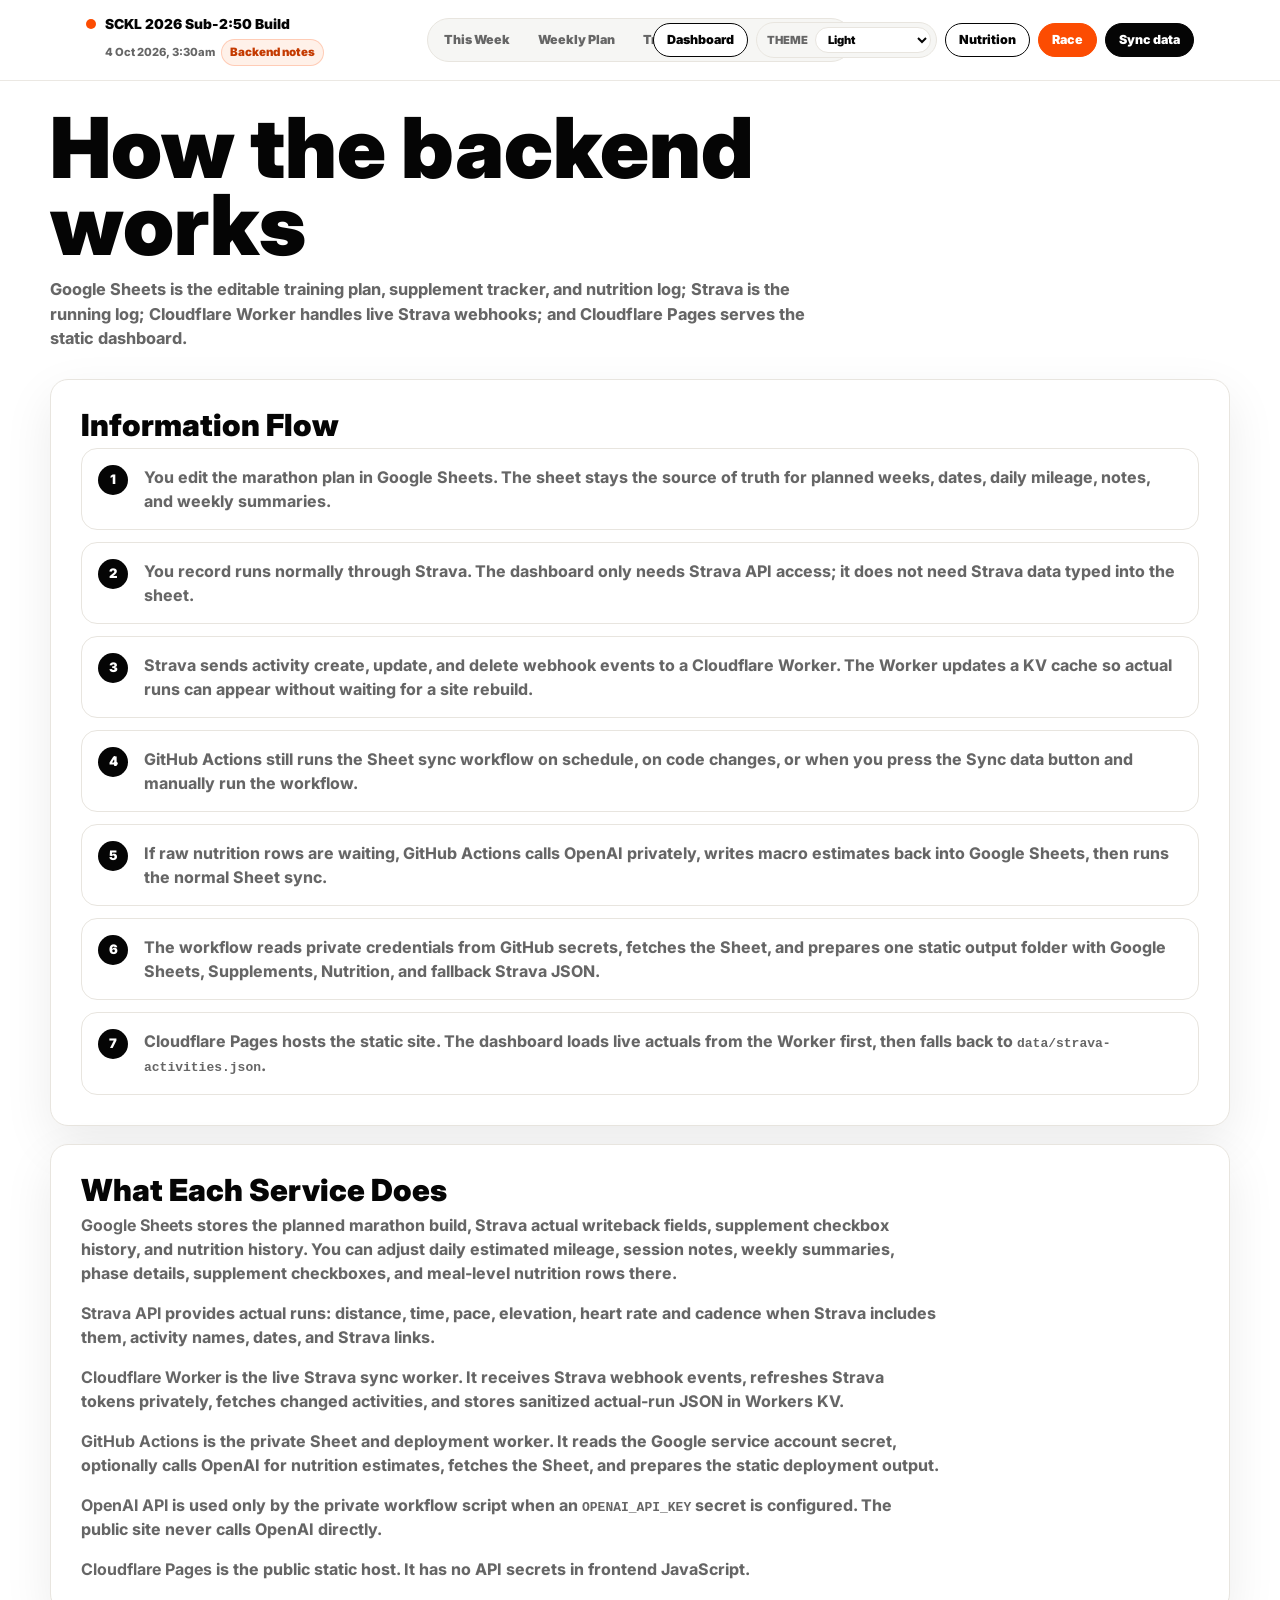
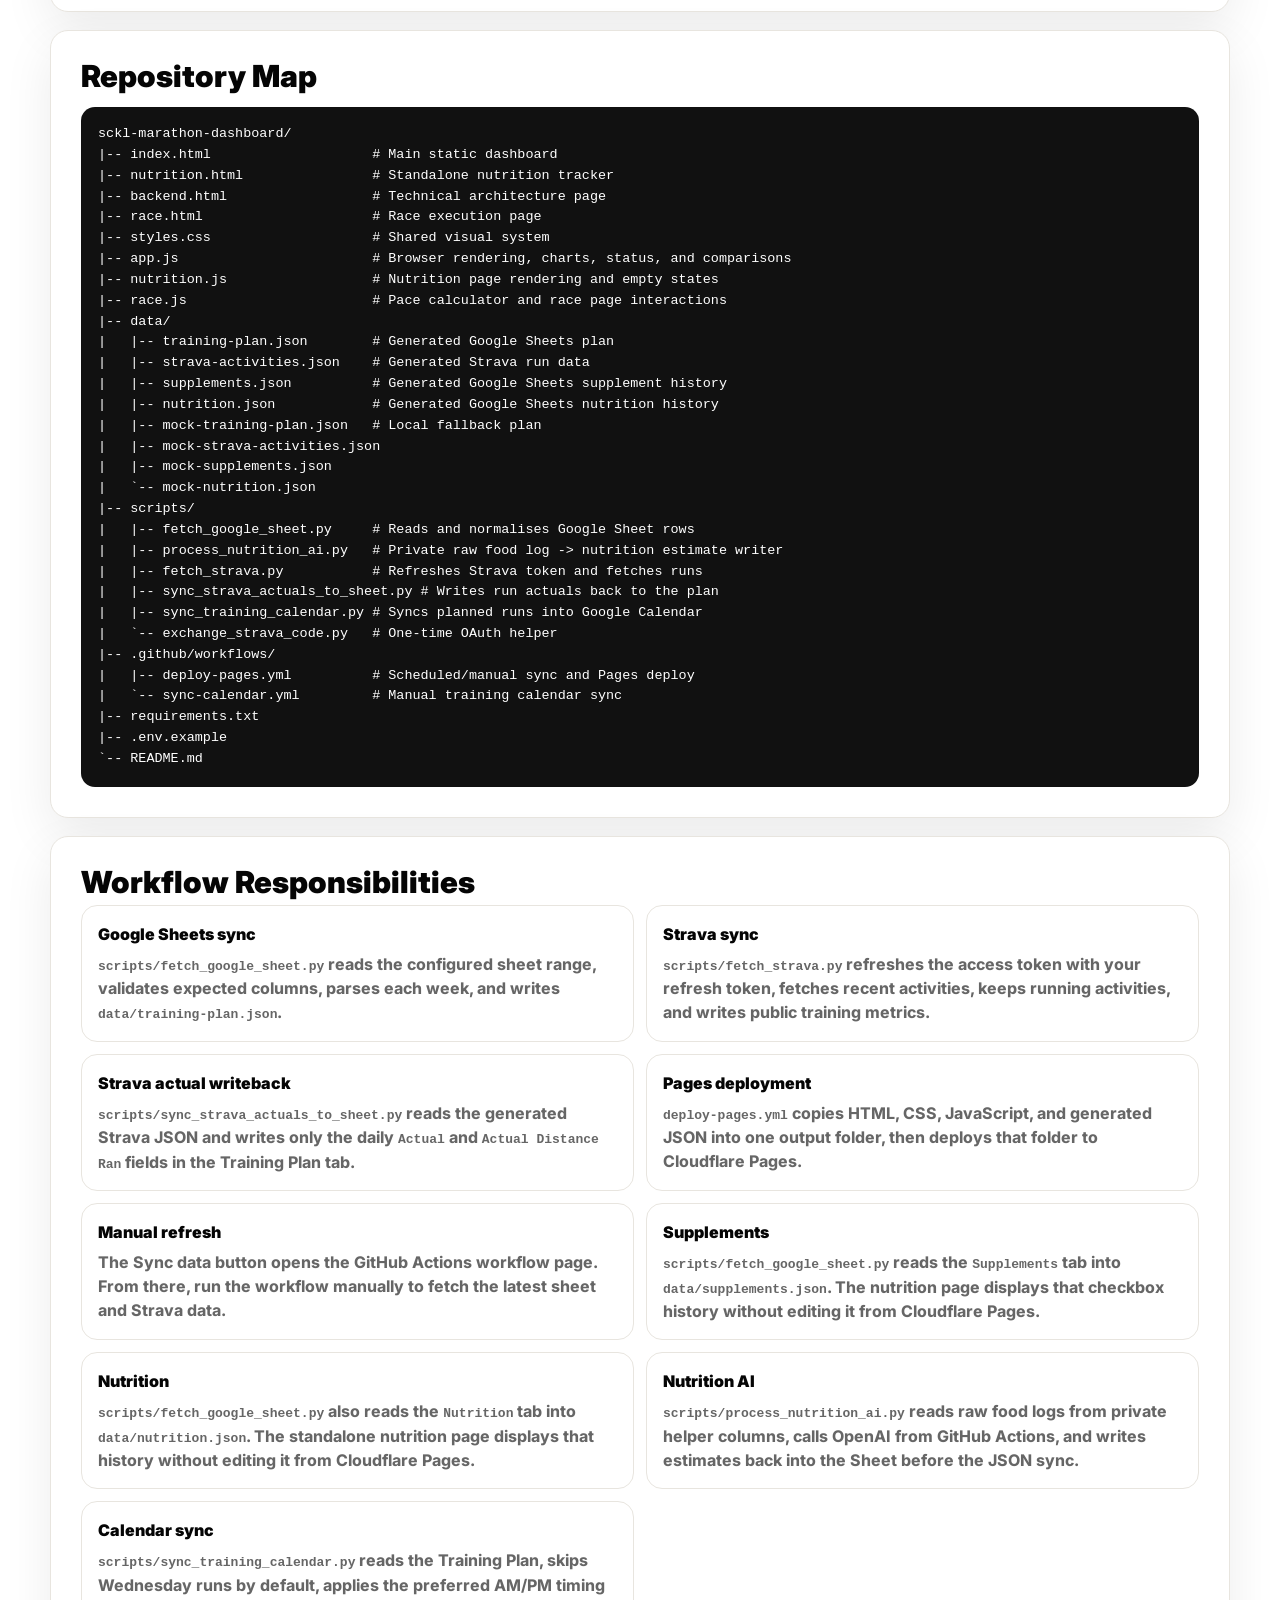
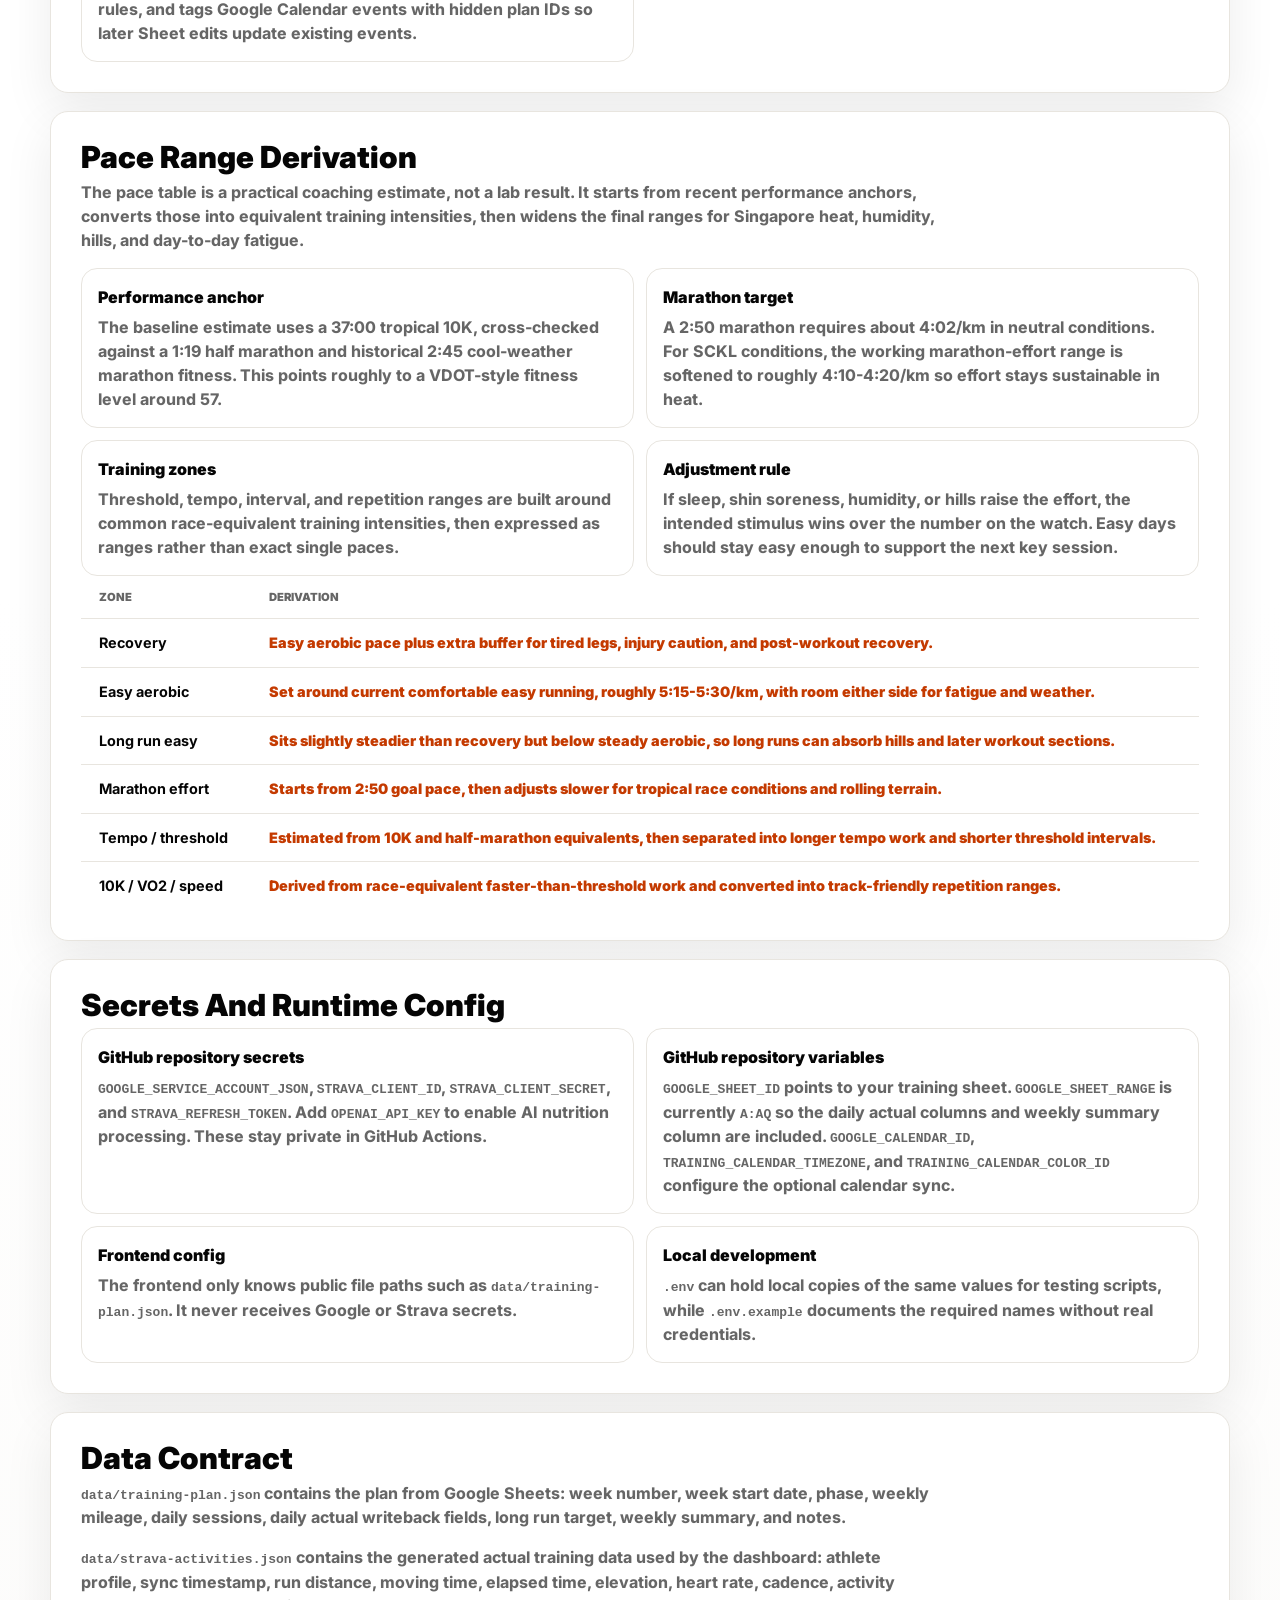
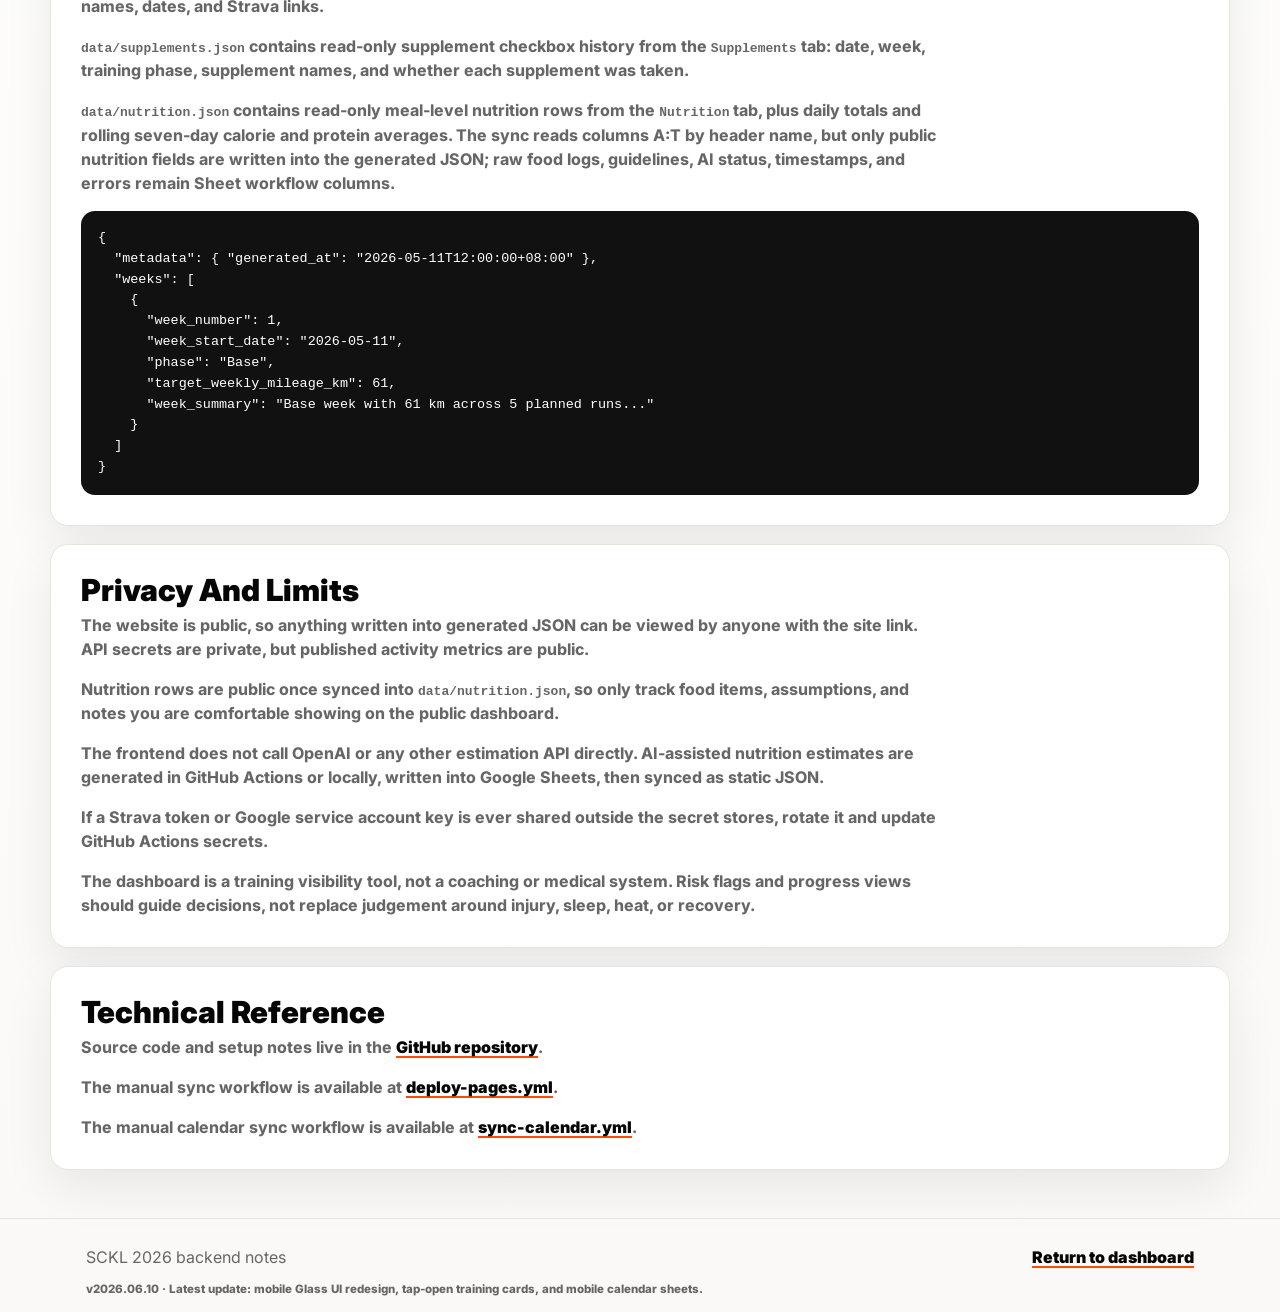
==== backend.html @ 1e2890b3 "Remove GitHub Pages deployment" ====
<!doctype html>
<html lang="en">
  <head>
    <meta charset="utf-8">
    <meta name="viewport" content="width=device-width, initial-scale=1">
    <meta name="color-scheme" content="light dark">
    <title>How the Backend Works - SCKL 2026 Sub-2:50 Build</title>
    <link rel="icon" href="data:image/svg+xml,%3Csvg xmlns='http://www.w3.org/2000/svg' viewBox='0 0 100 100'%3E%3Ctext y='0.9em' font-size='90'%3E🏃🏻%3C/text%3E%3C/svg%3E">
    <script src="theme.js?v=20260610-glass-ui"></script>
    <link rel="stylesheet" href="styles.css?v=20260610-glass-ui">
  </head>
  <body>
    <nav class="top-nav" aria-label="Marathon dashboard navigation">
      <a class="site-brand" href="index.html">
        <span class="site-mark">SCKL 2026 Sub-2:50 Build</span>
        <span class="nav-date">
          <span>4 Oct 2026, 3:30am</span>
          <span class="countdown-pill">Backend notes</span>
        </span>
      </a>
      <div class="nav-tabs" aria-label="Backend navigation">
        <a href="index.html#week">This Week</a>
        <a href="index.html#plan">Weekly Plan</a>
        <a href="index.html#trends">Trends</a>
        <a href="index.html#pace">Pace</a>
        <a href="index.html#activity">Activities</a>
      </div>
      <div class="nav-actions">
        <a class="action-button secondary nav-sync" href="index.html">Dashboard</a>
        <label class="theme-picker" for="themeSelect">
          <span>Theme</span>
          <select id="themeSelect" data-theme-select aria-label="Select site theme">
            <option value="light">Light</option>
            <option value="dark">Dark</option>
            <option value="editor">IDE editor</option>
            <option value="cyberpunk">Cyberpunk</option>
            <option value="glass">Glass UI</option>
          </select>
        </label>
        <a class="action-button secondary nav-sync" href="nutrition.html">Nutrition</a>
        <a class="action-button secondary nav-sync race-action" href="race.html" title="Race execution">Race</a>
        <a class="action-button primary nav-sync" href="https://github.com/breadlover97/sckl-marathon-dashboard/actions/workflows/deploy-pages.yml" target="_blank" rel="noopener noreferrer">Sync data</a>
      </div>
    </nav>

    <header class="site-header setup-header">
      <div class="header-copy">
        <h1>How the backend works</h1>
        <p class="date-range wide-copy">Google Sheets is the editable training plan, supplement tracker, and nutrition log; Strava is the running log; Cloudflare Worker handles live Strava webhooks; and Cloudflare Pages serves the static dashboard.</p>
      </div>
    </header>

    <main>
      <section class="info-section">
        <h2>Information Flow</h2>
        <div class="flow-list">
          <div class="flow-step"><strong>1</strong><span>You edit the marathon plan in Google Sheets. The sheet stays the source of truth for planned weeks, dates, daily mileage, notes, and weekly summaries.</span></div>
          <div class="flow-step"><strong>2</strong><span>You record runs normally through Strava. The dashboard only needs Strava API access; it does not need Strava data typed into the sheet.</span></div>
          <div class="flow-step"><strong>3</strong><span>Strava sends activity create, update, and delete webhook events to a Cloudflare Worker. The Worker updates a KV cache so actual runs can appear without waiting for a site rebuild.</span></div>
          <div class="flow-step"><strong>4</strong><span>GitHub Actions still runs the Sheet sync workflow on schedule, on code changes, or when you press the Sync data button and manually run the workflow.</span></div>
          <div class="flow-step"><strong>5</strong><span>If raw nutrition rows are waiting, GitHub Actions calls OpenAI privately, writes macro estimates back into Google Sheets, then runs the normal Sheet sync.</span></div>
          <div class="flow-step"><strong>6</strong><span>The workflow reads private credentials from GitHub secrets, fetches the Sheet, and prepares one static output folder with Google Sheets, Supplements, Nutrition, and fallback Strava JSON.</span></div>
          <div class="flow-step"><strong>7</strong><span>Cloudflare Pages hosts the static site. The dashboard loads live actuals from the Worker first, then falls back to <code>data/strava-activities.json</code>.</span></div>
        </div>
      </section>

      <section class="info-section">
        <h2>What Each Service Does</h2>
        <p><strong>Google Sheets</strong> stores the planned marathon build, Strava actual writeback fields, supplement checkbox history, and nutrition history. You can adjust daily estimated mileage, session notes, weekly summaries, phase details, supplement checkboxes, and meal-level nutrition rows there.</p>
        <p><strong>Strava API</strong> provides actual runs: distance, time, pace, elevation, heart rate and cadence when Strava includes them, activity names, dates, and Strava links.</p>
        <p><strong>Cloudflare Worker</strong> is the live Strava sync worker. It receives Strava webhook events, refreshes Strava tokens privately, fetches changed activities, and stores sanitized actual-run JSON in Workers KV.</p>
        <p><strong>GitHub Actions</strong> is the private Sheet and deployment worker. It reads the Google service account secret, optionally calls OpenAI for nutrition estimates, fetches the Sheet, and prepares the static deployment output.</p>
        <p><strong>OpenAI API</strong> is used only by the private workflow script when an <code>OPENAI_API_KEY</code> secret is configured. The public site never calls OpenAI directly.</p>
        <p><strong>Cloudflare Pages</strong> is the public static host. It has no API secrets in frontend JavaScript.</p>
      </section>

      <section class="info-section">
        <h2>Repository Map</h2>
        <pre class="code-block"><code>sckl-marathon-dashboard/
|-- index.html                    # Main static dashboard
|-- nutrition.html                # Standalone nutrition tracker
|-- backend.html                  # Technical architecture page
|-- race.html                     # Race execution page
|-- styles.css                    # Shared visual system
|-- app.js                        # Browser rendering, charts, status, and comparisons
|-- nutrition.js                  # Nutrition page rendering and empty states
|-- race.js                       # Pace calculator and race page interactions
|-- data/
|   |-- training-plan.json        # Generated Google Sheets plan
|   |-- strava-activities.json    # Generated Strava run data
|   |-- supplements.json          # Generated Google Sheets supplement history
|   |-- nutrition.json            # Generated Google Sheets nutrition history
|   |-- mock-training-plan.json   # Local fallback plan
|   |-- mock-strava-activities.json
|   |-- mock-supplements.json
|   `-- mock-nutrition.json
|-- scripts/
|   |-- fetch_google_sheet.py     # Reads and normalises Google Sheet rows
|   |-- process_nutrition_ai.py   # Private raw food log -> nutrition estimate writer
|   |-- fetch_strava.py           # Refreshes Strava token and fetches runs
|   |-- sync_strava_actuals_to_sheet.py # Writes run actuals back to the plan
|   |-- sync_training_calendar.py # Syncs planned runs into Google Calendar
|   `-- exchange_strava_code.py   # One-time OAuth helper
|-- .github/workflows/
|   |-- deploy-pages.yml          # Scheduled/manual sync and Pages deploy
|   `-- sync-calendar.yml         # Manual training calendar sync
|-- requirements.txt
|-- .env.example
`-- README.md</code></pre>
      </section>

      <section class="info-section">
        <h2>Workflow Responsibilities</h2>
        <div class="tech-grid">
          <article>
            <h3>Google Sheets sync</h3>
            <p><code>scripts/fetch_google_sheet.py</code> reads the configured sheet range, validates expected columns, parses each week, and writes <code>data/training-plan.json</code>.</p>
          </article>
          <article>
            <h3>Strava sync</h3>
            <p><code>scripts/fetch_strava.py</code> refreshes the access token with your refresh token, fetches recent activities, keeps running activities, and writes public training metrics.</p>
          </article>
          <article>
            <h3>Strava actual writeback</h3>
            <p><code>scripts/sync_strava_actuals_to_sheet.py</code> reads the generated Strava JSON and writes only the daily <code>Actual</code> and <code>Actual Distance Ran</code> fields in the Training Plan tab.</p>
          </article>
          <article>
            <h3>Pages deployment</h3>
            <p><code>deploy-pages.yml</code> copies HTML, CSS, JavaScript, and generated JSON into one output folder, then deploys that folder to Cloudflare Pages.</p>
          </article>
          <article>
            <h3>Manual refresh</h3>
            <p>The Sync data button opens the GitHub Actions workflow page. From there, run the workflow manually to fetch the latest sheet and Strava data.</p>
          </article>
          <article>
            <h3>Supplements</h3>
            <p><code>scripts/fetch_google_sheet.py</code> reads the <code>Supplements</code> tab into <code>data/supplements.json</code>. The nutrition page displays that checkbox history without editing it from Cloudflare Pages.</p>
          </article>
          <article>
            <h3>Nutrition</h3>
            <p><code>scripts/fetch_google_sheet.py</code> also reads the <code>Nutrition</code> tab into <code>data/nutrition.json</code>. The standalone nutrition page displays that history without editing it from Cloudflare Pages.</p>
          </article>
          <article>
            <h3>Nutrition AI</h3>
            <p><code>scripts/process_nutrition_ai.py</code> reads raw food logs from private helper columns, calls OpenAI from GitHub Actions, and writes estimates back into the Sheet before the JSON sync.</p>
          </article>
          <article>
            <h3>Calendar sync</h3>
            <p><code>scripts/sync_training_calendar.py</code> reads the Training Plan, skips Wednesday runs by default, applies the preferred AM/PM timing rules, and tags Google Calendar events with hidden plan IDs so later Sheet edits update existing events.</p>
          </article>
        </div>
      </section>

      <section id="pace-derivation" class="info-section">
        <h2>Pace Range Derivation</h2>
        <p>The pace table is a practical coaching estimate, not a lab result. It starts from recent performance anchors, converts those into equivalent training intensities, then widens the final ranges for Singapore heat, humidity, hills, and day-to-day fatigue.</p>
        <div class="tech-grid">
          <article>
            <h3>Performance anchor</h3>
            <p>The baseline estimate uses a 37:00 tropical 10K, cross-checked against a 1:19 half marathon and historical 2:45 cool-weather marathon fitness. This points roughly to a VDOT-style fitness level around 57.</p>
          </article>
          <article>
            <h3>Marathon target</h3>
            <p>A 2:50 marathon requires about 4:02/km in neutral conditions. For SCKL conditions, the working marathon-effort range is softened to roughly 4:10-4:20/km so effort stays sustainable in heat.</p>
          </article>
          <article>
            <h3>Training zones</h3>
            <p>Threshold, tempo, interval, and repetition ranges are built around common race-equivalent training intensities, then expressed as ranges rather than exact single paces.</p>
          </article>
          <article>
            <h3>Adjustment rule</h3>
            <p>If sleep, shin soreness, humidity, or hills raise the effort, the intended stimulus wins over the number on the watch. Easy days should stay easy enough to support the next key session.</p>
          </article>
        </div>
        <div class="activity-table-scroll pace-table-scroll">
          <table class="activity-table pace-table">
            <thead>
              <tr>
                <th>Zone</th>
                <th>Derivation</th>
              </tr>
            </thead>
            <tbody>
              <tr><td><strong>Recovery</strong></td><td>Easy aerobic pace plus extra buffer for tired legs, injury caution, and post-workout recovery.</td></tr>
              <tr><td><strong>Easy aerobic</strong></td><td>Set around current comfortable easy running, roughly 5:15-5:30/km, with room either side for fatigue and weather.</td></tr>
              <tr><td><strong>Long run easy</strong></td><td>Sits slightly steadier than recovery but below steady aerobic, so long runs can absorb hills and later workout sections.</td></tr>
              <tr><td><strong>Marathon effort</strong></td><td>Starts from 2:50 goal pace, then adjusts slower for tropical race conditions and rolling terrain.</td></tr>
              <tr><td><strong>Tempo / threshold</strong></td><td>Estimated from 10K and half-marathon equivalents, then separated into longer tempo work and shorter threshold intervals.</td></tr>
              <tr><td><strong>10K / VO2 / speed</strong></td><td>Derived from race-equivalent faster-than-threshold work and converted into track-friendly repetition ranges.</td></tr>
            </tbody>
          </table>
        </div>
      </section>

      <section class="info-section">
        <h2>Secrets And Runtime Config</h2>
        <div class="tech-grid">
          <article>
            <h3>GitHub repository secrets</h3>
            <p><code>GOOGLE_SERVICE_ACCOUNT_JSON</code>, <code>STRAVA_CLIENT_ID</code>, <code>STRAVA_CLIENT_SECRET</code>, and <code>STRAVA_REFRESH_TOKEN</code>. Add <code>OPENAI_API_KEY</code> to enable AI nutrition processing. These stay private in GitHub Actions.</p>
          </article>
          <article>
            <h3>GitHub repository variables</h3>
            <p><code>GOOGLE_SHEET_ID</code> points to your training sheet. <code>GOOGLE_SHEET_RANGE</code> is currently <code>A:AQ</code> so the daily actual columns and weekly summary column are included. <code>GOOGLE_CALENDAR_ID</code>, <code>TRAINING_CALENDAR_TIMEZONE</code>, and <code>TRAINING_CALENDAR_COLOR_ID</code> configure the optional calendar sync.</p>
          </article>
          <article>
            <h3>Frontend config</h3>
            <p>The frontend only knows public file paths such as <code>data/training-plan.json</code>. It never receives Google or Strava secrets.</p>
          </article>
          <article>
            <h3>Local development</h3>
            <p><code>.env</code> can hold local copies of the same values for testing scripts, while <code>.env.example</code> documents the required names without real credentials.</p>
          </article>
        </div>
      </section>

      <section class="info-section">
        <h2>Data Contract</h2>
        <p><code>data/training-plan.json</code> contains the plan from Google Sheets: week number, week start date, phase, weekly mileage, daily sessions, daily actual writeback fields, long run target, weekly summary, and notes.</p>
        <p><code>data/strava-activities.json</code> contains the generated actual training data used by the dashboard: athlete profile, sync timestamp, run distance, moving time, elapsed time, elevation, heart rate, cadence, activity names, dates, and Strava links.</p>
        <p><code>data/supplements.json</code> contains read-only supplement checkbox history from the <code>Supplements</code> tab: date, week, training phase, supplement names, and whether each supplement was taken.</p>
        <p><code>data/nutrition.json</code> contains read-only meal-level nutrition rows from the <code>Nutrition</code> tab, plus daily totals and rolling seven-day calorie and protein averages. The sync reads columns A:T by header name, but only public nutrition fields are written into the generated JSON; raw food logs, guidelines, AI status, timestamps, and errors remain Sheet workflow columns.</p>
        <pre class="code-block"><code>{
  "metadata": { "generated_at": "2026-05-11T12:00:00+08:00" },
  "weeks": [
    {
      "week_number": 1,
      "week_start_date": "2026-05-11",
      "phase": "Base",
      "target_weekly_mileage_km": 61,
      "week_summary": "Base week with 61 km across 5 planned runs..."
    }
  ]
}</code></pre>
      </section>

      <section class="info-section">
        <h2>Privacy And Limits</h2>
        <p>The website is public, so anything written into generated JSON can be viewed by anyone with the site link. API secrets are private, but published activity metrics are public.</p>
        <p>Nutrition rows are public once synced into <code>data/nutrition.json</code>, so only track food items, assumptions, and notes you are comfortable showing on the public dashboard.</p>
        <p>The frontend does not call OpenAI or any other estimation API directly. AI-assisted nutrition estimates are generated in GitHub Actions or locally, written into Google Sheets, then synced as static JSON.</p>
        <p>If a Strava token or Google service account key is ever shared outside the secret stores, rotate it and update GitHub Actions secrets.</p>
        <p>The dashboard is a training visibility tool, not a coaching or medical system. Risk flags and progress views should guide decisions, not replace judgement around injury, sleep, heat, or recovery.</p>
      </section>

      <section class="info-section">
        <h2>Technical Reference</h2>
        <p>Source code and setup notes live in the <a href="https://github.com/breadlover97/sckl-marathon-dashboard" target="_blank" rel="noopener noreferrer">GitHub repository</a>.</p>
        <p>The manual sync workflow is available at <a href="https://github.com/breadlover97/sckl-marathon-dashboard/actions/workflows/deploy-pages.yml" target="_blank" rel="noopener noreferrer">deploy-pages.yml</a>.</p>
        <p>The manual calendar sync workflow is available at <a href="https://github.com/breadlover97/sckl-marathon-dashboard/actions/workflows/sync-calendar.yml" target="_blank" rel="noopener noreferrer">sync-calendar.yml</a>.</p>
      </section>
    </main>

    <footer class="site-footer">
      <span>SCKL 2026 backend notes</span>
      <span><a href="index.html">Return to dashboard</a></span>
      <span class="site-version">v2026.06.10 · Latest update: mobile Glass UI redesign, tap-open training cards, and mobile calendar sheets.</span>
    </footer>
  </body>
</html>
---- styles.css ----
@import url("https://fonts.googleapis.com/css2?family=Inter:wght@400;600;700;800;900&family=JetBrains+Mono:wght@500;700;800&family=Orbitron:wght@600;800;900&display=swap");

:root {
  --bg: #ffffff;
  --body-start: #ffffff;
  --body-mid: #ffffff;
  --body-end: #faf9f7;
  --panel: #ffffff;
  --card: #ffffff;
  --ink: #050505;
  --muted: #666666;
  --soft: #f6f6f4;
  --line: #e8e5df;
  --subtle-line: rgba(5, 5, 5, 0.08);
  --nav-line: rgba(232, 229, 223, 0.86);
  --nav-bg: rgba(255, 255, 255, 0.92);
  --inverse: #ffffff;
  --orange: #fc4c02;
  --orange-dark: #c43a00;
  --orange-soft: #fff1e9;
  --teal: #007c89;
  --teal-soft: #e6f6f7;
  --amber: #a66b00;
  --amber-soft: #fff6df;
  --long-bg: #fbfaf7;
  --complete-bg: #f0f0ee;
  --complete-border: #d8d6d0;
  --complete-mark-bg: #6b6b6b;
  --complete-mark-text: #ffffff;
  --current-bg: #fff6bf;
  --current-border: #d6a500;
  --current-glow: rgba(214, 165, 0, 0.18);
  --chart-grid: rgba(5, 5, 5, 0.08);
  --chart-axis: rgba(5, 5, 5, 0.14);
  --chart-crosshair: rgba(5, 5, 5, 0.5);
  --chart-tooltip-bg: rgba(255, 255, 255, 0.98);
  --chart-tooltip-border: rgba(5, 5, 5, 0.12);
  --chart-tooltip-shadow: drop-shadow(0 16px 28px rgba(5, 5, 5, 0.14));
  --chart-tooltip-label: #777777;
  --code-bg: #111111;
  --code-text: #ffffff;
  --font-ui: "Inter", sans-serif;
  --shadow: 0 18px 50px rgba(5, 5, 5, 0.08);
}

html[data-theme="dark"] {
  --bg: #000000;
  --body-start: #000000;
  --body-mid: #000000;
  --body-end: #000000;
  --panel: #080808;
  --card: #101010;
  --ink: #ffffff;
  --muted: #d0d0d0;
  --soft: #181818;
  --line: #3a3a3a;
  --subtle-line: rgba(255, 255, 255, 0.14);
  --nav-line: rgba(255, 255, 255, 0.18);
  --nav-bg: rgba(0, 0, 0, 0.94);
  --inverse: #000000;
  --orange: #ff8a4c;
  --orange-dark: #ffd0ba;
  --orange-soft: #2a1208;
  --teal: #80f7ff;
  --teal-soft: #062326;
  --amber: #ffe066;
  --amber-soft: #2b2300;
  --long-bg: #101010;
  --complete-bg: #202020;
  --complete-border: #5c5c5c;
  --complete-mark-bg: #d0d0d0;
  --complete-mark-text: #000000;
  --current-bg: #332a00;
  --current-border: #ffe066;
  --current-glow: rgba(255, 224, 102, 0.28);
  --chart-grid: rgba(255, 255, 255, 0.14);
  --chart-axis: rgba(255, 255, 255, 0.28);
  --chart-crosshair: rgba(255, 255, 255, 0.86);
  --chart-tooltip-bg: rgba(16, 16, 16, 0.96);
  --chart-tooltip-border: rgba(255, 255, 255, 0.18);
  --chart-tooltip-shadow: drop-shadow(0 18px 34px rgba(0, 0, 0, 0.6));
  --chart-tooltip-label: #a8a8a8;
  --code-bg: #000000;
  --code-text: #ffffff;
  --shadow: 0 18px 50px rgba(0, 0, 0, 0.72);
}

html[data-theme="editor"] {
  --bg: #000000;
  --body-start: #000000;
  --body-mid: #000000;
  --body-end: #000000;
  --panel: #050505;
  --card: #0b0f14;
  --ink: #f0f6fc;
  --muted: #c9d1d9;
  --soft: #111820;
  --line: #39424e;
  --subtle-line: rgba(240, 246, 252, 0.14);
  --nav-line: rgba(139, 148, 158, 0.35);
  --nav-bg: rgba(0, 0, 0, 0.94);
  --inverse: #000000;
  --orange: #ff9b72;
  --orange-dark: #ffc2aa;
  --orange-soft: #2b130b;
  --teal: #79c0ff;
  --teal-soft: #071d33;
  --amber: #f2cc60;
  --amber-soft: #2b2207;
  --long-bg: #0b0f14;
  --complete-bg: #1b1f24;
  --complete-border: #57606a;
  --complete-mark-bg: #c9d1d9;
  --complete-mark-text: #000000;
  --current-bg: #302800;
  --current-border: #f2cc60;
  --current-glow: rgba(242, 204, 96, 0.3);
  --chart-grid: rgba(240, 246, 252, 0.14);
  --chart-axis: rgba(240, 246, 252, 0.28);
  --chart-crosshair: rgba(121, 192, 255, 0.9);
  --chart-tooltip-bg: rgba(11, 15, 20, 0.97);
  --chart-tooltip-border: rgba(121, 192, 255, 0.26);
  --chart-tooltip-shadow: drop-shadow(0 18px 32px rgba(0, 0, 0, 0.62));
  --chart-tooltip-label: #8b949e;
  --code-bg: #000000;
  --code-text: #f0f6fc;
  --syntax-keyword: #ff7b72;
  --syntax-function: #d2a8ff;
  --syntax-string: #a5d6ff;
  --syntax-number: #79c0ff;
  --syntax-comment: #8b949e;
  --font-ui: ui-monospace, SFMono-Regular, Menlo, Monaco, Consolas, "Liberation Mono", monospace;
  --shadow: 0 18px 50px rgba(0, 0, 0, 0.72);
}

html[data-theme="cyberpunk"] {
  --bg: #000000;
  --body-start: #000000;
  --body-mid: #000000;
  --body-end: #000000;
  --panel: #04040a;
  --card: #090916;
  --ink: #f8fbff;
  --muted: #c8d3ff;
  --soft: #111125;
  --line: #33305f;
  --subtle-line: rgba(255, 255, 255, 0.14);
  --nav-line: rgba(255, 0, 220, 0.32);
  --nav-bg: rgba(0, 0, 0, 0.94);
  --inverse: #000000;
  --orange: #ff3df2;
  --orange-dark: #ffc2fb;
  --orange-soft: #25001f;
  --teal: #00f5ff;
  --teal-soft: #001f26;
  --amber: #faff00;
  --amber-soft: #272800;
  --long-bg: #090916;
  --complete-bg: #17172a;
  --complete-border: #635cff;
  --complete-mark-bg: #00f5ff;
  --complete-mark-text: #000000;
  --current-bg: #272800;
  --current-border: #faff00;
  --current-glow: rgba(250, 255, 0, 0.34);
  --chart-grid: rgba(0, 245, 255, 0.16);
  --chart-axis: rgba(250, 255, 0, 0.32);
  --chart-crosshair: rgba(250, 255, 0, 0.95);
  --chart-tooltip-bg: rgba(9, 9, 22, 0.96);
  --chart-tooltip-border: rgba(0, 245, 255, 0.36);
  --chart-tooltip-shadow: drop-shadow(0 0 16px rgba(0, 245, 255, 0.18)) drop-shadow(0 18px 34px rgba(0, 0, 0, 0.66));
  --chart-tooltip-label: #a9b5ff;
  --code-bg: #000000;
  --code-text: #ffffff;
  --font-ui: "JetBrains Mono", ui-monospace, SFMono-Regular, Menlo, Monaco, Consolas, monospace;
  --shadow: 0 18px 50px rgba(0, 0, 0, 0.72);
}

html[data-theme="glass"] {
  --bg: #edf4f8;
  --body-start: #f8fbff;
  --body-mid: #edf6f7;
  --body-end: #fff7ef;
  --panel: rgba(255, 255, 255, 0.58);
  --card: rgba(255, 255, 255, 0.64);
  --ink: #071118;
  --muted: #52606a;
  --soft: rgba(255, 255, 255, 0.48);
  --line: rgba(7, 17, 24, 0.12);
  --subtle-line: rgba(7, 17, 24, 0.09);
  --nav-line: rgba(255, 255, 255, 0.54);
  --nav-bg: rgba(255, 255, 255, 0.56);
  --inverse: #ffffff;
  --orange: #ff6a21;
  --orange-dark: #ba3b00;
  --orange-soft: rgba(255, 106, 33, 0.13);
  --teal: #007a85;
  --teal-soft: rgba(0, 122, 133, 0.13);
  --amber: #b87800;
  --amber-soft: rgba(255, 193, 74, 0.16);
  --long-bg: rgba(255, 255, 255, 0.48);
  --complete-bg: rgba(230, 242, 238, 0.74);
  --complete-border: rgba(0, 122, 133, 0.24);
  --complete-mark-bg: #0b7f78;
  --complete-mark-text: #ffffff;
  --current-bg: rgba(255, 240, 161, 0.7);
  --current-border: #c68a00;
  --current-glow: rgba(198, 138, 0, 0.18);
  --chart-grid: rgba(7, 17, 24, 0.1);
  --chart-axis: rgba(7, 17, 24, 0.18);
  --chart-crosshair: rgba(7, 17, 24, 0.62);
  --chart-tooltip-bg: rgba(255, 255, 255, 0.82);
  --chart-tooltip-border: rgba(255, 255, 255, 0.64);
  --chart-tooltip-shadow: drop-shadow(0 20px 48px rgba(32, 56, 72, 0.18));
  --chart-tooltip-label: #65727c;
  --code-bg: rgba(7, 17, 24, 0.92);
  --code-text: #ffffff;
  --glass-highlight: rgba(255, 255, 255, 0.84);
  --glass-edge: rgba(255, 255, 255, 0.66);
  --glass-shadow: 0 24px 70px rgba(27, 55, 78, 0.15);
  --font-ui: "Inter", -apple-system, BlinkMacSystemFont, "SF Pro Display", sans-serif;
  --shadow: var(--glass-shadow);
}

* {
  box-sizing: border-box;
}

html {
  background: var(--bg);
  scroll-behavior: smooth;
  scroll-padding-top: 96px;
}

body {
  position: relative;
  margin: 0;
  background: linear-gradient(180deg, var(--body-start) 0%, var(--body-mid) 62%, var(--body-end) 100%);
  color: var(--ink);
  font-family: var(--font-ui);
  line-height: 1.5;
}

html[data-theme="glass"] body {
  min-height: 100vh;
  background:
    linear-gradient(120deg, rgba(255, 255, 255, 0.72), rgba(255, 255, 255, 0) 42%),
    linear-gradient(160deg, var(--body-start) 0%, var(--body-mid) 48%, var(--body-end) 100%);
}

html[data-theme="glass"] body::before {
  position: fixed;
  inset: 0;
  z-index: -1;
  background:
    linear-gradient(90deg, rgba(7, 17, 24, 0.028) 1px, transparent 1px),
    linear-gradient(rgba(7, 17, 24, 0.022) 1px, transparent 1px);
  background-size: 44px 44px;
  content: "";
  mask-image: linear-gradient(180deg, rgba(0, 0, 0, 0.65), transparent 78%);
  pointer-events: none;
}

html[data-theme="cyberpunk"] body::before {
  position: fixed;
  inset: 0;
  z-index: -1;
  background:
    linear-gradient(rgba(0, 245, 255, 0.04) 1px, transparent 1px),
    linear-gradient(90deg, rgba(255, 61, 242, 0.045) 1px, transparent 1px),
    radial-gradient(circle at 20% 16%, rgba(255, 61, 242, 0.2), transparent 26%),
    radial-gradient(circle at 80% 12%, rgba(0, 245, 255, 0.18), transparent 24%),
    #000;
  background-size: 36px 36px, 36px 36px, 100% 100%, 100% 100%, auto;
  content: "";
  opacity: 0.72;
  pointer-events: none;
}

html[data-theme="cyberpunk"] .panel,
html[data-theme="cyberpunk"] .info-section,
html[data-theme="cyberpunk"] .activity-feed {
  box-shadow: 0 0 0 1px rgba(0, 245, 255, 0.16), 0 18px 54px rgba(255, 61, 242, 0.12);
}

html[data-theme="cyberpunk"] h1,
html[data-theme="cyberpunk"] h2,
html[data-theme="cyberpunk"] .site-mark {
  color: var(--ink);
  font-family: "Orbitron", var(--font-ui);
  text-shadow: 0 0 16px rgba(0, 245, 255, 0.28);
}

html[data-theme="cyberpunk"] .action-button.primary,
html[data-theme="cyberpunk"] .nav-tabs a.active,
html[data-theme="cyberpunk"] .nav-tabs a[aria-current="true"] {
  box-shadow: 0 0 18px rgba(255, 61, 242, 0.38), inset 0 0 14px rgba(0, 245, 255, 0.18);
}

html[data-theme="editor"] h1,
html[data-theme="editor"] h2 {
  color: var(--syntax-function);
}

html[data-theme="editor"] .site-mark,
html[data-theme="editor"] .day-card-head > span,
html[data-theme="editor"] .week-metric span,
html[data-theme="editor"] .activity-table th {
  color: var(--syntax-keyword);
}

html[data-theme="editor"] .day-card strong,
html[data-theme="editor"] .week-metric strong {
  color: var(--syntax-string);
}

html[data-theme="editor"] .section-heading p,
html[data-theme="editor"] .day-card p,
html[data-theme="editor"] .site-footer {
  color: var(--syntax-comment);
}

html[data-theme="glass"] .top-nav,
html[data-theme="glass"] .panel,
html[data-theme="glass"] .calendar-phase-group,
html[data-theme="glass"] .activity-table-shell,
html[data-theme="glass"] .day-card,
html[data-theme="glass"] .calendar-day,
html[data-theme="glass"] .calendar-week-meta,
html[data-theme="glass"] .week-progress,
html[data-theme="glass"] .week-metric,
html[data-theme="glass"] .pace-card,
html[data-theme="glass"] .chart-mobile-panel,
html[data-theme="glass"] .theme-picker {
  border-color: var(--glass-edge);
  background:
    linear-gradient(145deg, rgba(255, 255, 255, 0.72), rgba(255, 255, 255, 0.38)),
    var(--card);
  box-shadow: var(--glass-shadow);
  backdrop-filter: blur(22px) saturate(1.18);
}

html[data-theme="glass"] .panel,
html[data-theme="glass"] .calendar-phase-group,
html[data-theme="glass"] .activity-table-shell {
  border-radius: 14px;
}

html[data-theme="glass"] .panel {
  position: relative;
  overflow: hidden;
}

html[data-theme="glass"] .panel::before,
html[data-theme="glass"] .day-card::before,
html[data-theme="glass"] .calendar-day::before {
  position: absolute;
  inset: 0;
  border-radius: inherit;
  background: linear-gradient(135deg, rgba(255, 255, 255, 0.58), transparent 42%);
  content: "";
  opacity: 0.72;
  pointer-events: none;
}

html[data-theme="glass"] .panel > *,
html[data-theme="glass"] .day-card > *,
html[data-theme="glass"] .calendar-day > * {
  position: relative;
}

html[data-theme="glass"] .top-nav {
  top: 10px;
  width: min(1180px, calc(100% - 24px));
  margin: 0 auto;
  border: 1px solid var(--glass-edge);
  border-radius: 18px;
}

html[data-theme="glass"] main {
  gap: 18px;
}

html[data-theme="glass"] .nav-tabs {
  border-color: rgba(255, 255, 255, 0.72);
  background: rgba(255, 255, 255, 0.5);
  box-shadow: inset 0 1px 0 rgba(255, 255, 255, 0.72);
}

html[data-theme="glass"] .nav-tabs a.active,
html[data-theme="glass"] .nav-tabs a[aria-current="true"] {
  background: rgba(7, 17, 24, 0.9);
  color: #ffffff;
}

html[data-theme="glass"] .action-button {
  border-color: rgba(7, 17, 24, 0.18);
  box-shadow: inset 0 1px 0 rgba(255, 255, 255, 0.62);
}

html[data-theme="glass"] .action-button.primary {
  background: linear-gradient(135deg, #071118, #273743);
}

html[data-theme="glass"] .section-heading h2 {
  letter-spacing: 0;
}

html[data-theme="glass"] .section-heading p {
  max-width: none;
}

html[data-theme="glass"] #week.panel {
  background:
    linear-gradient(135deg, rgba(255, 106, 33, 0.14), rgba(0, 122, 133, 0.12)),
    var(--panel);
}

html[data-theme="glass"] .week-progress {
  border: 1px solid var(--glass-edge);
  border-radius: 12px;
}

html[data-theme="glass"] .progress-track {
  background: rgba(7, 17, 24, 0.1);
}

html[data-theme="glass"] .progress-track span {
  background: linear-gradient(90deg, var(--orange), var(--teal));
}

html[data-theme="glass"] .day-card,
html[data-theme="glass"] .calendar-day {
  border-radius: 12px;
}

html[data-theme="glass"] .day-card {
  border: 1px solid var(--glass-edge);
  outline: none;
}

html[data-theme="glass"] .day-card:focus-visible,
html[data-theme="glass"] .calendar-day:focus-visible {
  box-shadow: 0 0 0 3px rgba(255, 106, 33, 0.2), var(--glass-shadow);
}

html[data-theme="glass"] .day-card-details {
  display: none;
  grid-column: 1 / -1;
  gap: 10px;
  margin-top: 4px;
  padding-top: 12px;
  border-top: 1px solid rgba(7, 17, 24, 0.1);
}

html[data-theme="glass"] .day-card.detail-open .day-card-details {
  display: grid;
  animation: glassDetailIn 180ms ease both;
}

html[data-theme="glass"] .day-card-details span {
  display: block;
  color: var(--muted);
  font-size: 0.62rem;
  font-weight: 900;
  text-transform: uppercase;
}

html[data-theme="glass"] .day-card-details p {
  margin: 2px 0 0;
  color: var(--ink);
  font-size: 0.82rem;
}

html[data-theme="glass"] .day-card-details ul {
  display: grid;
  gap: 7px;
  margin: 7px 0 0;
  padding: 0;
  list-style: none;
}

html[data-theme="glass"] .day-card-details li {
  display: grid;
  gap: 2px;
  padding: 8px;
  border: 1px solid rgba(7, 17, 24, 0.08);
  border-radius: 10px;
  background: rgba(255, 255, 255, 0.38);
}

html[data-theme="glass"] .day-card-details li span {
  font-size: 0.72rem;
  text-transform: none;
}

html[data-theme="glass"] .calendar-phase-group summary {
  border-bottom-color: rgba(255, 255, 255, 0.55);
}

html[data-theme="glass"] .calendar-day.past-day.completed-day,
html[data-theme="glass"] .day-card.past-day,
html[data-theme="glass"] .day-card.completed-day {
  background:
    linear-gradient(145deg, rgba(232, 248, 244, 0.82), rgba(255, 255, 255, 0.42)),
    var(--complete-bg);
}

html[data-theme="glass"] .calendar-day.active-day,
html[data-theme="glass"] .day-card.active-day {
  background:
    linear-gradient(145deg, rgba(255, 241, 173, 0.88), rgba(255, 255, 255, 0.48)),
    var(--current-bg);
}

html[data-theme="glass"] .calendar-day > .calendar-tooltip {
  position: absolute;
}

html[data-theme="glass"] .chart-shell svg {
  border-radius: 12px;
}

@keyframes glassDetailIn {
  from {
    opacity: 0;
    transform: translateY(-4px);
  }
  to {
    opacity: 1;
    transform: translateY(0);
  }
}

a {
  color: var(--ink);
  font-weight: 900;
  text-decoration-color: var(--orange);
  text-decoration-thickness: 0.12em;
  text-underline-offset: 0.2em;
}

h1,
h2,
h3,
p {
  margin-top: 0;
}

h1 {
  max-width: 13ch;
  margin-bottom: 14px;
  font-size: 5.25rem;
  font-weight: 900;
  letter-spacing: 0;
  line-height: 0.92;
}

h2 {
  margin-bottom: 6px;
  font-size: 1.9rem;
  font-weight: 900;
  letter-spacing: 0;
  line-height: 1.05;
}

h3 {
  margin-bottom: 6px;
  font-size: 1rem;
  font-weight: 900;
}

button {
  font: inherit;
}

.action-button {
  display: inline-flex;
  min-height: 38px;
  align-items: center;
  justify-content: center;
  padding: 9px 13px;
  border: 1px solid var(--ink);
  border-radius: 999px;
  cursor: pointer;
  font-size: 0.78rem;
  font-weight: 900;
  line-height: 1;
  text-decoration: none;
  transition: background 160ms ease, color 160ms ease, transform 160ms ease;
}

.action-button:hover {
  transform: translateY(-1px);
}

.action-button.primary {
  background: var(--ink);
  color: var(--inverse);
}

.action-button.secondary {
  background: var(--card);
  color: var(--ink);
}

.action-button.race-action {
  border-color: var(--orange);
  background: var(--orange);
  color: #ffffff;
}

.action-button.race-action:hover {
  background: var(--orange-dark);
}

.top-nav {
  position: sticky;
  top: 0;
  z-index: 20;
  display: grid;
  grid-template-columns: minmax(180px, 1fr) minmax(0, max-content) minmax(180px, 1fr);
  min-height: 72px;
  gap: 12px;
  align-items: center;
  padding: 14px min(7vw, 86px);
  border-bottom: 1px solid var(--nav-line);
  background: var(--nav-bg);
  backdrop-filter: blur(18px);
}

.site-brand {
  display: grid;
  min-width: 0;
  gap: 4px;
  color: var(--ink);
  text-decoration: none;
}

.site-mark {
  color: var(--ink);
  font-size: 0.86rem;
  font-weight: 900;
}

.site-mark::before {
  display: inline-block;
  width: 10px;
  height: 10px;
  margin-right: 9px;
  border-radius: 50%;
  background: var(--orange);
  content: "";
}

.nav-date {
  display: flex;
  flex-wrap: wrap;
  gap: 6px;
  align-items: center;
  padding-left: 19px;
  color: var(--muted);
  font-size: 0.7rem;
  font-weight: 800;
}

.countdown-pill,
.status-pill {
  display: inline-flex;
  min-height: 24px;
  align-items: center;
  padding: 4px 8px;
  border: 1px solid rgba(252, 76, 2, 0.22);
  border-radius: 999px;
  background: var(--orange-soft);
  color: var(--orange-dark);
  font-size: 0.72rem;
  font-weight: 900;
}

.status-pill {
  border-color: var(--line);
  background: var(--soft);
  color: var(--muted);
}

.status-pill.watch {
  border-color: rgba(166, 107, 0, 0.22);
  background: var(--amber-soft);
  color: var(--amber);
}

.nav-tabs {
  display: flex;
  max-width: min(100%, 48vw);
  justify-self: center;
  gap: 6px;
  align-items: center;
  justify-content: center;
  padding: 5px;
  border: 1px solid var(--line);
  border-radius: 999px;
  background: var(--soft);
  overflow-x: auto;
  scrollbar-width: none;
}

.nav-tabs::-webkit-scrollbar {
  display: none;
}

.nav-tabs a {
  display: inline-flex;
  flex: 0 0 auto;
  min-height: 32px;
  align-items: center;
  padding: 6px 11px;
  border-radius: 999px;
  color: var(--muted);
  font-size: 0.78rem;
  font-weight: 900;
  text-decoration: none;
  white-space: nowrap;
  transition: background 180ms ease, color 180ms ease, box-shadow 180ms ease, transform 180ms ease;
}

.nav-tabs a:hover {
  background: var(--card);
  color: var(--ink);
}

.nav-tabs a.active,
.nav-tabs a[aria-current="true"] {
  background: var(--ink);
  color: var(--inverse);
  box-shadow: 0 10px 24px rgba(5, 5, 5, 0.16);
  transform: translateY(-1px);
}

.nav-actions {
  display: flex;
  min-width: max-content;
  gap: 8px;
  align-items: center;
  justify-content: flex-end;
  justify-self: end;
}

.theme-picker {
  display: inline-flex;
  min-height: 34px;
  gap: 7px;
  align-items: center;
  padding: 4px 5px 4px 10px;
  border: 1px solid var(--line);
  border-radius: 999px;
  background: var(--soft);
  color: var(--muted);
  font-size: 0.7rem;
  font-weight: 900;
  text-transform: uppercase;
}

.theme-picker select {
  max-width: 118px;
  min-height: 26px;
  padding: 3px 24px 3px 8px;
  border: 1px solid var(--line);
  border-radius: 999px;
  background: var(--card);
  color: var(--ink);
  cursor: pointer;
  font: inherit;
  font-size: 0.7rem;
  text-transform: none;
}

.nav-sync {
  min-height: 34px;
  white-space: nowrap;
}

main {
  width: min(1180px, calc(100% - 32px));
  margin: 28px auto 48px;
}

.anchor-section {
  scroll-margin-top: 96px;
}

.panel {
  min-width: 0;
  border: 1px solid var(--line);
  border-radius: 18px;
  background: var(--panel);
  box-shadow: var(--shadow);
}

.section-heading p,
.day-card p,
.site-footer,
.empty-state {
  color: var(--muted);
}

.day-card {
  min-width: 0;
  padding: 16px;
  border: 1px solid var(--line);
  border-radius: 16px;
  background: var(--card);
}

.actual-line {
  display: block;
  color: var(--muted);
  font-size: 0.76rem;
  font-weight: 850;
}

.actual-line a {
  color: inherit;
  text-decoration-color: var(--teal);
}

.actual-links {
  display: inline-flex;
  flex-wrap: wrap;
  gap: 5px;
  margin-left: 8px;
  vertical-align: middle;
}

.actual-link {
  min-width: 21px;
  min-height: 21px;
  padding: 2px 6px;
  border: 1px solid var(--line);
  border-radius: 999px;
  background: var(--soft);
  color: var(--ink);
  font-size: 0.68rem;
  line-height: 1.35;
  text-align: center;
  text-decoration: none;
  transition: background 160ms ease, border-color 160ms ease, color 160ms ease, transform 160ms ease;
}

.day-card strong {
  display: block;
  min-height: 52px;
  margin: 0 0 8px;
  font-size: 1.05rem;
  font-weight: 900;
  line-height: 1.25;
}

.actual-line {
  margin-top: 10px;
  padding-top: 10px;
  border-top: 1px solid var(--subtle-line);
}

.activity-feed {
  overflow: hidden;
  border: 1px solid var(--line);
  border-radius: 16px;
  background: var(--card);
  transition: border-color 180ms ease, background 180ms ease, box-shadow 180ms ease;
}

.activity-table-shell {
  min-width: 0;
}

.activity-table-summary {
  display: flex;
  gap: 16px;
  align-items: center;
  justify-content: space-between;
  padding: 18px;
  border-bottom: 1px solid var(--line);
}

.activity-table-summary strong {
  font-size: 1rem;
  font-weight: 900;
}

.athlete-summary {
  display: flex;
  min-width: 0;
  gap: 10px;
  align-items: center;
}

.athlete-summary img,
.athlete-avatar-fallback {
  display: grid;
  width: 38px;
  height: 38px;
  flex: 0 0 auto;
  place-items: center;
  border: 2px solid var(--orange);
  border-radius: 50%;
  background: var(--soft);
  color: var(--ink);
  font-size: 0.72rem;
  font-weight: 900;
}

.athlete-summary img {
  object-fit: cover;
}

.activity-table-summary > span,
.activity-summary-stats {
  color: var(--muted);
  font-size: 0.86rem;
  font-weight: 900;
}

.activity-summary-stats {
  display: flex;
  flex-wrap: wrap;
  gap: 6px 10px;
  justify-content: flex-end;
  text-align: right;
}

.activity-summary-stats span {
  white-space: nowrap;
}

.activity-summary-stats span + span::before {
  margin-right: 10px;
  color: color-mix(in srgb, var(--muted) 52%, transparent);
  content: "·";
}

.activity-table-scroll {
  max-width: 100%;
  overflow-x: auto;
}

.activity-feed-actions {
  display: flex;
  flex-wrap: wrap;
  gap: 8px;
  justify-content: flex-end;
  padding: 14px 18px 16px;
  border-top: 1px solid var(--line);
  background: color-mix(in srgb, var(--soft) 44%, transparent);
}

.activity-table {
  width: 100%;
  min-width: 950px;
  border-collapse: collapse;
}

.activity-table th,
.activity-table td {
  padding: 13px 18px;
  border-bottom: 1px solid var(--line);
  text-align: left;
  white-space: nowrap;
}

.activity-table th {
  color: var(--muted);
  font-size: 0.7rem;
  font-weight: 900;
  text-transform: uppercase;
}

.activity-table td {
  font-size: 0.9rem;
  font-weight: 750;
}

.activity-table tr:last-child td {
  border-bottom: 0;
}

.activity-table a {
  color: var(--ink);
  font-weight: 900;
}

.activity-name-link {
  text-decoration-color: var(--orange);
}

.day-card-head > span {
  display: block;
  margin-bottom: 12px;
  color: var(--muted);
  font-size: 0.72rem;
  font-weight: 900;
  text-transform: uppercase;
}

.race-card-grid,
.calculator-result {
  display: grid;
  grid-template-columns: repeat(4, minmax(0, 1fr));
  gap: 12px;
}

.calculator-grid {
  display: grid;
  grid-template-columns: repeat(4, minmax(0, 1fr));
  gap: 12px;
  margin-bottom: 12px;
}

.calculator-grid label {
  display: grid;
  gap: 7px;
  color: var(--muted);
  font-size: 0.72rem;
  font-weight: 900;
  text-transform: uppercase;
}

.calculator-grid input {
  width: 100%;
  min-height: 42px;
  padding: 8px 10px;
  border: 1px solid var(--line);
  border-radius: 12px;
  background: var(--card);
  color: var(--ink);
  font: inherit;
  font-size: 1rem;
  font-weight: 900;
}

.split-table-shell {
  overflow: hidden;
  border: 1px solid var(--line);
  border-radius: 16px;
  background: var(--card);
}

.split-table {
  min-width: 520px;
}

.race-grid {
  display: grid;
  grid-template-columns: repeat(2, minmax(0, 1fr));
  gap: 18px;
  margin-top: 18px;
}

.race-note {
  color: var(--muted);
  font-weight: 750;
}

.map-placeholder {
  display: grid;
  min-height: 220px;
  place-items: center;
  border: 1px dashed var(--line);
  border-radius: 16px;
  background:
    linear-gradient(135deg, transparent 0 48%, var(--subtle-line) 48% 52%, transparent 52% 100%),
    var(--soft);
  color: var(--muted);
  font-size: 0.86rem;
  font-weight: 900;
  text-transform: uppercase;
}

.fuel-list {
  display: grid;
  gap: 8px;
}

.fuel-list span {
  padding: 10px 12px;
  border: 1px solid var(--line);
  border-radius: 12px;
  background: var(--soft);
  color: var(--muted);
  font-size: 0.86rem;
  font-weight: 850;
}

.panel {
  margin-top: 18px;
  padding: clamp(18px, 3vw, 30px);
}

main > .panel:first-child {
  margin-top: 0;
}

.section-heading {
  display: flex;
  gap: 16px;
  align-items: end;
  justify-content: space-between;
  margin-bottom: 18px;
}

.section-heading > div:first-child {
  min-width: 0;
  flex: 1 1 auto;
}

.compact-heading {
  display: block;
}

.section-heading p {
  max-width: none;
  margin-bottom: 0;
  font-size: 0.86rem;
  font-weight: 700;
  line-height: 1.38;
}

.section-heading p a {
  font-size: inherit;
  font-weight: inherit;
}

.plan-heading-actions {
  display: flex;
  flex-wrap: wrap;
  gap: 8px;
  align-items: center;
  justify-content: flex-end;
}

.compact-action {
  min-height: 30px;
  padding: 7px 10px;
  font-size: 0.7rem;
}

.week-detail {
  display: grid;
  gap: 14px;
}

.week-progress {
  display: grid;
  gap: 10px;
  padding: 16px;
  border: 1px solid rgba(252, 76, 2, 0.22);
  border-radius: 16px;
  background: var(--orange-soft);
}

.week-progress span,
.week-progress strong {
  display: block;
}

.week-progress span {
  color: var(--orange-dark);
  font-size: 0.72rem;
  font-weight: 900;
  text-transform: uppercase;
}

.week-progress strong {
  margin-top: 3px;
  font-size: 2rem;
  font-weight: 900;
  line-height: 1;
}

.progress-track {
  height: 11px;
  overflow: hidden;
  border-radius: 999px;
  background: rgba(252, 76, 2, 0.16);
}

.progress-track span {
  display: block;
  height: 100%;
  border-radius: inherit;
  background: var(--orange);
}

.nutrition-section-body {
  display: grid;
  gap: 12px;
}

.nutrition-section-body > *,
.calendar-phase-group {
  min-width: 0;
}

.nutrition-table {
  min-width: 1180px;
}

.nutrition-table td {
  vertical-align: top;
}

.nutrition-table td:last-child {
  max-width: 340px;
  white-space: normal;
}

.nutrition-note-cell {
  width: 300px;
  max-width: 300px;
}

.nutrition-note-cell span {
  display: -webkit-box;
  max-height: 2.8em;
  overflow: hidden;
  -webkit-box-orient: vertical;
  -webkit-line-clamp: 2;
  line-height: 1.4;
  text-overflow: ellipsis;
}

.nutrition-calendar-group summary {
  grid-template-columns: minmax(180px, 1fr) auto 30px;
}

.nutrition-calendar-group summary::after {
  grid-column: 3;
}

.nutrition-calendar-grid {
  display: grid;
  grid-template-columns: repeat(auto-fill, minmax(170px, 1fr));
  gap: 10px;
  padding: 0 12px 12px;
}

.nutrition-calendar-day {
  display: grid;
  min-height: 168px;
  align-content: start;
  gap: 10px;
  padding: 12px;
  border: 1px solid var(--line);
  border-radius: 12px;
  background: var(--card);
}

.nutrition-calendar-day.has-nutrition {
  border-color: color-mix(in srgb, var(--teal) 26%, var(--line));
}

.nutrition-calendar-day.has-supplements {
  background: color-mix(in srgb, var(--card) 82%, var(--orange-soft));
}

.nutrition-calendar-head,
.nutrition-calendar-meta {
  display: flex;
  gap: 8px;
  align-items: center;
  justify-content: space-between;
}

.nutrition-calendar-head span,
.nutrition-calendar-meta span,
.nutrition-calendar-empty {
  color: var(--muted);
  font-size: 0.66rem;
  font-weight: 900;
  text-transform: uppercase;
}

.nutrition-calendar-head strong {
  color: var(--orange-dark);
  font-size: 0.8rem;
  font-weight: 950;
}

.nutrition-calendar-macros {
  display: grid;
  gap: 2px;
}

.nutrition-calendar-macros strong {
  color: var(--ink);
  font-size: 1.15rem;
  font-weight: 950;
}

.nutrition-calendar-macros span {
  color: var(--muted);
  font-size: 0.72rem;
  font-weight: 900;
}

.nutrition-status-list {
  display: flex;
  grid-column: 1 / -1;
  flex-wrap: wrap;
  gap: 5px;
}

.nutrition-status-pill {
  display: inline-flex;
  min-height: 18px;
  align-items: center;
  padding: 3px 6px;
  border: 1px solid var(--line);
  border-radius: 999px;
  background: var(--soft);
  color: var(--muted);
  font-size: 0.58rem;
  font-weight: 900;
  line-height: 1;
}

.nutrition-status-pill.done {
  border-color: color-mix(in srgb, var(--teal) 36%, var(--line));
  background: var(--teal-soft);
  color: var(--teal);
}

.week-metric {
  padding: 14px;
  border: 1px solid var(--line);
  border-radius: 14px;
  background: var(--soft);
  transition: border-color 180ms ease, background 180ms ease, box-shadow 180ms ease;
}

.week-metric span {
  display: block;
  color: var(--muted);
  font-size: 0.7rem;
  font-weight: 900;
  text-transform: uppercase;
}

.week-metric strong {
  display: block;
  margin-top: 6px;
  font-size: 1.15rem;
  font-weight: 900;
  line-height: 1.05;
}

.daily-grid {
  display: grid;
  grid-template-columns: repeat(7, minmax(0, 1fr));
  gap: 10px;
}

.day-card {
  display: grid;
  min-height: 176px;
  grid-template-rows: minmax(34px, auto) minmax(52px, auto) 1fr auto;
  padding: 14px;
  transition: background 180ms ease, border-color 180ms ease, box-shadow 180ms ease;
}

.day-card-head {
  display: flex;
  min-height: 34px;
  gap: 8px;
  align-items: flex-start;
  justify-content: space-between;
}

.day-card-head > span {
  margin-bottom: 0;
  line-height: 1.25;
}

.completed-mark {
  display: inline-flex;
  width: 22px;
  height: 22px;
  flex: 0 0 auto;
  align-items: center;
  justify-content: center;
  border-radius: 50%;
  background: var(--complete-mark-bg);
  color: var(--complete-mark-text);
  font-family: Arial, sans-serif;
  font-size: 0.76rem;
  font-weight: 900;
  line-height: 22px;
  text-align: center;
}

.day-card.completed-day {
  border-color: var(--complete-border);
  background: var(--complete-bg);
}

.day-card.past-day {
  border-color: color-mix(in srgb, var(--teal) 34%, var(--line));
  background: color-mix(in srgb, var(--teal-soft) 70%, var(--card));
}

.day-card.past-day .completed-mark {
  background: color-mix(in srgb, var(--teal) 86%, var(--ink));
  color: var(--inverse);
}

.day-card.active-day {
  border-color: var(--current-border);
  background: var(--current-bg);
  box-shadow: 0 0 0 3px var(--current-glow);
}

.day-card p {
  margin-bottom: 0;
  font-size: 0.86rem;
  font-weight: 750;
}

.day-card-details {
  display: none;
  grid-column: 1 / -1;
  gap: 10px;
  margin-top: 4px;
  padding-top: 12px;
  border-top: 1px solid var(--subtle-line);
}

.day-card.detail-open .day-card-details {
  display: grid;
  animation: glassDetailIn 180ms ease both;
}

.day-card-details span {
  display: block;
  color: var(--muted);
  font-size: 0.62rem;
  font-weight: 900;
  text-transform: uppercase;
}

.day-card-details p {
  margin: 2px 0 0;
  color: var(--ink);
  font-size: 0.82rem;
}

.day-card-details ul {
  display: grid;
  gap: 7px;
  margin: 7px 0 0;
  padding: 0;
  list-style: none;
}

.day-card-details li {
  display: grid;
  gap: 2px;
  padding: 8px;
  border: 1px solid var(--subtle-line);
  border-radius: 10px;
  background: var(--soft);
}

.day-card-details li span {
  font-size: 0.72rem;
  text-transform: none;
}

.plan-list {
  display: grid;
  gap: 0;
}

.calendar-plan {
  display: grid;
  gap: 8px;
}

.calendar-day-labels,
.calendar-week {
  display: grid;
  grid-template-columns: minmax(188px, 0.85fr) repeat(7, minmax(0, 1fr));
  gap: 8px;
}

.calendar-day-labels {
  align-items: center;
  padding: 0 4px;
  color: var(--muted);
  font-size: 0.66rem;
  font-weight: 900;
  text-align: center;
  text-transform: uppercase;
}

.calendar-week {
  position: relative;
  align-items: stretch;
}

.calendar-days {
  display: grid;
  grid-column: 2 / -1;
  grid-template-columns: repeat(7, minmax(0, 1fr));
  gap: 8px;
}

.calendar-week-meta,
.calendar-day {
  min-width: 0;
  border: 1px solid var(--line);
  border-radius: 12px;
  background: var(--card);
  transition: background 160ms ease, border-color 160ms ease, box-shadow 160ms ease;
}

.calendar-week-meta {
  display: grid;
  gap: 8px;
  align-content: center;
  padding: 10px;
  border-color: color-mix(in srgb, var(--amber) 28%, var(--line));
  background: color-mix(in srgb, var(--amber-soft) 54%, var(--card));
}

.calendar-week.current .calendar-week-meta {
  border-color: var(--current-border);
  background: color-mix(in srgb, var(--current-bg) 58%, var(--card));
  box-shadow: inset 4px 0 0 var(--current-border);
}

.calendar-week-meta span {
  display: block;
  margin-bottom: 3px;
  color: var(--muted);
  font-size: 0.6rem;
  font-weight: 900;
  text-transform: uppercase;
}

.calendar-week-meta strong {
  display: block;
  color: var(--ink);
  font-size: 0.84rem;
  font-weight: 900;
  line-height: 1.2;
}

.calendar-week-stats {
  display: grid;
  grid-template-columns: repeat(2, minmax(0, 1fr));
  gap: 6px 8px;
}

.week-stat-row {
  display: grid;
  gap: 1px;
}

.week-stat-row span,
.calendar-day-actual span {
  color: var(--muted);
  font-size: 0.56rem;
  font-weight: 900;
  text-transform: uppercase;
}

.week-stat-row strong,
.calendar-day-actual strong {
  color: var(--ink);
  font-variant-numeric: tabular-nums;
  font-weight: 950;
  line-height: 1.05;
}

.week-stat-row.actual strong,
.calendar-day-actual strong {
  color: color-mix(in srgb, var(--teal) 68%, var(--ink));
}

.week-run-comparison {
  grid-column: 1 / -1;
  display: grid;
  grid-template-columns: repeat(2, minmax(0, 1fr));
  gap: 5px 8px;
}

.week-run-comparison span {
  display: grid;
  gap: 1px;
}

.week-run-comparison small {
  color: var(--muted);
  font-size: 0.5rem;
  font-weight: 900;
  text-transform: uppercase;
}

.week-run-comparison strong {
  color: var(--ink);
  font-variant-numeric: tabular-nums;
  font-size: 0.68rem;
  font-weight: 950;
}

.week-run-comparison span:last-child strong {
  color: color-mix(in srgb, var(--teal) 68%, var(--ink));
}

.calendar-day {
  appearance: none;
  position: relative;
  display: grid;
  min-height: 98px;
  grid-template-rows: auto 1fr auto auto;
  gap: 6px;
  padding: 9px;
  color: inherit;
  cursor: pointer;
  font: inherit;
  outline: none;
  text-align: left;
}

.calendar-day.past-day {
  border-color: color-mix(in srgb, var(--muted) 18%, var(--line));
  background: color-mix(in srgb, var(--soft) 62%, var(--card));
}

.calendar-day.past-day:not(.completed-day) {
  border-style: dashed;
  color: color-mix(in srgb, var(--ink) 78%, var(--muted));
}

.calendar-day.past-day.completed-day {
  border-color: color-mix(in srgb, var(--teal) 32%, var(--line));
  background: color-mix(in srgb, var(--teal-soft) 46%, var(--card));
}

.calendar-day.active-day {
  border-color: var(--current-border);
  background: var(--current-bg);
  box-shadow: 0 0 0 2px var(--current-glow);
}

.calendar-day.rest-day {
  background: color-mix(in srgb, var(--soft) 68%, var(--card));
}

.calendar-day-head {
  display: flex;
  gap: 6px;
  align-items: start;
  justify-content: space-between;
}

.calendar-day-head span,
.calendar-day-main span {
  color: var(--muted);
  font-size: 0.58rem;
  font-weight: 900;
  text-transform: uppercase;
}

.calendar-day-head strong {
  color: var(--ink);
  font-size: 0.68rem;
  font-weight: 900;
  text-align: right;
}

.calendar-day-main strong {
  display: block;
  color: var(--ink);
  font-size: 0.98rem;
  font-variant-numeric: tabular-nums;
  font-weight: 900;
  line-height: 1.05;
}

.calendar-day.rest-day .calendar-day-main strong {
  font-size: 0.88rem;
}

.calendar-day-main small {
  display: block;
  margin-top: 4px;
  color: var(--muted);
  font-size: 0.56rem;
  font-weight: 850;
  line-height: 1.2;
  text-transform: uppercase;
}

.calendar-day-main a {
  color: inherit;
  text-decoration-color: var(--teal);
}

.calendar-day-actual {
  display: flex;
  min-height: 18px;
  gap: 6px;
  align-items: baseline;
  justify-content: space-between;
  padding-top: 5px;
  border-top: 1px solid color-mix(in srgb, var(--line) 72%, transparent);
}

.calendar-day-actual strong {
  font-size: 0.68rem;
}

.calendar-tooltip {
  position: absolute;
  bottom: calc(100% + 9px);
  left: 50%;
  z-index: 20;
  display: grid;
  width: min(280px, 70vw);
  gap: 6px;
  padding: 11px 12px;
  border: 1px solid var(--chart-tooltip-border);
  border-radius: 12px;
  background: var(--chart-tooltip-bg);
  box-shadow: 0 16px 34px rgba(5, 5, 5, 0.16);
  color: var(--ink);
  opacity: 0;
  overflow-wrap: anywhere;
  pointer-events: none;
  text-align: left;
  transform: translate(-50%, 6px);
  transition: opacity 140ms ease, transform 140ms ease;
}

.calendar-tooltip strong {
  font-size: 0.78rem;
  font-weight: 900;
}

.calendar-tooltip em {
  color: var(--orange-dark);
  font-size: 0.66rem;
  font-style: normal;
  font-weight: 900;
  text-transform: uppercase;
}

.calendar-tooltip span,
.calendar-tooltip small {
  color: var(--muted);
  font-size: 0.76rem;
  font-weight: 800;
  line-height: 1.35;
}

.mobile-calendar-sheet {
  display: none;
}

.calendar-day:hover,
.calendar-day:focus-visible {
  z-index: 25;
  border-color: color-mix(in srgb, var(--orange) 45%, var(--line));
  box-shadow: 0 0 0 3px color-mix(in srgb, var(--orange) 13%, transparent);
}

.calendar-day:hover .calendar-tooltip,
.calendar-day:focus-visible .calendar-tooltip,
.calendar-day.tooltip-open .calendar-tooltip {
  opacity: 1;
  transform: translate(-50%, 0);
}

@media (min-width: 641px) {
  .calendar-week:first-of-type .calendar-tooltip {
    top: calc(100% + 9px);
    bottom: auto;
    transform: translate(-50%, -6px);
  }

  .calendar-week:first-of-type .calendar-day:hover .calendar-tooltip,
  .calendar-week:first-of-type .calendar-day:focus-visible .calendar-tooltip,
  .calendar-week:first-of-type .calendar-day.tooltip-open .calendar-tooltip {
    transform: translate(-50%, 0);
  }
}

.calendar-phase-group {
  overflow: hidden;
  border: 1px solid var(--line);
  border-radius: 16px;
  background: var(--card);
  transition: border-color 160ms ease, background 160ms ease, box-shadow 160ms ease;
}

.calendar-phase-group + .calendar-phase-group {
  margin-top: 10px;
}

.calendar-phase-group[open] {
  animation: details-shell-reveal 170ms ease both;
}

.calendar-phase-group.current {
  border-color: color-mix(in srgb, var(--orange) 40%, var(--line));
  box-shadow: 0 12px 28px color-mix(in srgb, var(--orange) 10%, transparent);
}

.calendar-phase-group summary {
  display: grid;
  grid-template-columns: minmax(220px, 1fr) auto minmax(260px, 0.54fr) 30px;
  gap: 12px;
  align-items: center;
  min-height: 58px;
  padding: 12px 14px;
  cursor: pointer;
  list-style: none;
}

.calendar-phase-group summary::-webkit-details-marker {
  display: none;
}

.calendar-phase-group summary::after {
  display: grid;
  width: 28px;
  height: 28px;
  place-items: center;
  border-radius: 50%;
  background: var(--ink);
  color: var(--inverse);
  content: "+";
  font-size: 1.06rem;
  font-weight: 900;
  line-height: 1;
  transition: transform 160ms ease, background 160ms ease;
}

.calendar-phase-group[open] summary::after {
  content: "-";
  transform: rotate(180deg);
}

.calendar-phase-group.current summary {
  background: color-mix(in srgb, var(--current-bg) 58%, transparent);
}

.calendar-phase-group summary:hover,
.calendar-phase-group summary:focus-visible {
  background: color-mix(in srgb, var(--orange) 7%, var(--card));
  outline: none;
}

.phase-title {
  display: grid;
  min-width: 0;
  gap: 2px;
}

.phase-title small {
  color: var(--orange-dark);
  font-size: 0.62rem;
  font-weight: 950;
  letter-spacing: 0.02em;
  text-transform: uppercase;
}

.phase-title strong {
  overflow: hidden;
  color: var(--ink);
  font-size: 0.88rem;
  font-weight: 900;
  text-overflow: ellipsis;
  white-space: nowrap;
}

.phase-count {
  display: inline-flex;
  min-height: 28px;
  align-items: center;
  justify-content: center;
  padding: 4px 0;
  color: var(--muted);
  font-size: 0.66rem;
  font-weight: 900;
  white-space: nowrap;
}

.phase-mileage {
  display: grid;
  min-width: 260px;
  grid-template-columns: repeat(2, minmax(84px, 1fr));
  gap: 7px 10px;
  align-items: end;
}

.phase-mileage-item {
  display: grid;
  gap: 1px;
}

.phase-mileage-item small {
  color: var(--muted);
  font-size: 0.56rem;
  font-weight: 900;
  text-transform: uppercase;
}

.phase-mileage-item strong {
  color: var(--ink);
  font-variant-numeric: tabular-nums;
  font-weight: 950;
  line-height: 1.05;
}

.phase-mileage-item.actual strong {
  color: color-mix(in srgb, var(--teal) 68%, var(--ink));
}

.actual-delta {
  display: inline;
  margin-left: 4px;
  color: color-mix(in srgb, var(--muted) 84%, var(--ink));
  font-size: 0.7em;
  font-weight: 900;
  white-space: nowrap;
}

.actual-delta.positive {
  color: color-mix(in srgb, var(--teal) 74%, var(--ink));
}

.actual-delta.negative {
  color: color-mix(in srgb, var(--orange-dark) 82%, var(--ink));
}

.calendar-phase-body {
  display: grid;
  gap: 8px;
  padding: 0 12px 12px;
  transform-origin: top;
}

.calendar-phase-group[open] .calendar-phase-body {
  animation: details-body-reveal 190ms ease both;
}

.nutrition-day-group summary {
  grid-template-columns: minmax(160px, 1fr) minmax(220px, auto) 30px;
}

.nutrition-day-group summary > span {
  color: var(--orange-dark);
  font-size: 0.74rem;
  font-weight: 950;
  text-transform: uppercase;
}

.nutrition-day-group summary > strong {
  color: var(--ink);
  font-size: 0.82rem;
  font-weight: 900;
  text-align: right;
}

.trend-grid {
  display: grid;
  grid-template-columns: 1fr;
  gap: 18px;
  min-width: 0;
}

.pace-guide {
  display: grid;
  gap: 14px;
}

.pace-card-grid {
  display: grid;
  grid-template-columns: repeat(auto-fit, minmax(190px, 1fr));
  gap: 10px;
}

.pace-card {
  position: relative;
  min-width: 0;
  padding: 13px;
  border: 1px solid var(--line);
  border-radius: 12px;
  background: var(--card);
  outline: none;
  transition: border-color 180ms ease, background 180ms ease, box-shadow 180ms ease, transform 180ms ease;
}

.pace-card-topline {
  display: flex;
  align-items: flex-start;
  justify-content: space-between;
  gap: 10px;
}

.pace-card-topline span {
  display: block;
  color: var(--muted);
  font-size: 0.7rem;
  font-weight: 900;
  text-transform: uppercase;
}

.pace-card-topline small {
  color: var(--orange-dark);
  font-size: 0.66rem;
  font-weight: 900;
  line-height: 1.2;
  text-align: right;
  text-transform: uppercase;
}

.pace-card strong {
  display: block;
  margin-top: 8px;
  color: var(--ink);
  font-size: 1.02rem;
  font-weight: 950;
  letter-spacing: 0;
}

.pace-anchor {
  margin-top: 7px;
  color: var(--muted);
  font-size: 0.76rem;
  font-weight: 850;
  line-height: 1.25;
}

.pace-tooltip {
  position: absolute;
  left: 0;
  bottom: calc(100% + 10px);
  z-index: 20;
  width: min(280px, calc(100vw - 40px));
  padding: 12px 13px;
  border: 1px solid color-mix(in srgb, var(--orange) 34%, var(--line));
  border-radius: 12px;
  background: var(--panel);
  color: var(--ink);
  box-shadow: var(--shadow);
  opacity: 0;
  pointer-events: none;
  transform: translateY(4px);
  transition: opacity 160ms ease, transform 160ms ease;
}

.pace-tooltip::after {
  position: absolute;
  left: 22px;
  bottom: -6px;
  width: 10px;
  height: 10px;
  border-right: 1px solid color-mix(in srgb, var(--orange) 34%, var(--line));
  border-bottom: 1px solid color-mix(in srgb, var(--orange) 34%, var(--line));
  background: var(--panel);
  content: "";
  transform: rotate(45deg);
}

.pace-tooltip strong {
  margin: 0 0 6px;
  color: var(--orange-dark);
  font-size: 0.76rem;
  text-transform: uppercase;
}

.pace-tooltip span {
  display: block;
  color: var(--muted);
  font-size: 0.78rem;
  font-weight: 750;
  line-height: 1.42;
}

.pace-card.is-tooltip-visible .pace-tooltip {
  opacity: 1;
  transform: translateY(0);
}

.pace-table td:nth-child(2) {
  color: var(--orange-dark);
  font-weight: 900;
  white-space: nowrap;
}

.pace-table td:nth-child(3) {
  color: var(--muted);
}

.chart-shell {
  width: 100%;
  max-width: 100%;
  min-width: 0;
  min-height: 284px;
}

.chart-shell svg {
  display: block;
  max-width: 100%;
  width: 100%;
  height: 284px;
  overflow: visible;
}

.chart-hit-area {
  fill: var(--card);
  opacity: 0;
  pointer-events: all;
  touch-action: none;
  cursor: crosshair;
}

.chart-hover {
  opacity: 0;
  pointer-events: none;
  transition: opacity 100ms ease;
}

.chart-crosshair {
  stroke: var(--chart-crosshair);
  stroke-dasharray: 3 4;
  stroke-width: 1.2;
  shape-rendering: crispEdges;
}

.chart-hover-dot {
  fill: var(--ink);
  stroke: var(--card);
  stroke-width: 3;
}

.chart-tooltip rect {
  fill: var(--chart-tooltip-bg);
}

.chart-tooltip-bg {
  filter: var(--chart-tooltip-shadow);
  stroke: var(--chart-tooltip-border);
  stroke-width: 1.2;
}

.chart-tooltip text {
  font-family: var(--font-ui);
  font-size: 0.66rem;
  font-weight: 800;
  dominant-baseline: middle;
  paint-order: stroke;
  stroke: transparent;
  stroke-width: 0;
}

.chart-tooltip text.chart-tooltip-title {
  fill: var(--ink);
  font-size: 0.78rem;
  font-weight: 900;
}

.chart-tooltip text.chart-tooltip-date {
  fill: var(--muted);
  font-size: 0.62rem;
  font-weight: 800;
}

.chart-tooltip-divider {
  stroke: var(--chart-tooltip-border);
  stroke-width: 1;
}

.chart-tooltip text.chart-tooltip-label {
  fill: var(--chart-tooltip-label);
  font-size: 0.62rem;
  font-weight: 800;
  letter-spacing: 0;
}

.chart-tooltip text.chart-tooltip-phase {
  fill: var(--amber);
  font-size: 0.64rem;
}

.chart-tooltip text.chart-tooltip-planned {
  fill: var(--orange-dark);
  font-size: 0.7rem;
  font-weight: 900;
}

.chart-tooltip text.chart-tooltip-actual {
  fill: var(--teal);
  font-size: 0.7rem;
  font-weight: 900;
}

.chart-mobile-panel {
  display: none;
}

.tooltip-marker.phase {
  fill: var(--amber);
}

.tooltip-marker.planned {
  fill: var(--orange-dark);
}

.tooltip-marker.actual {
  fill: var(--teal);
}

html[data-theme="light"] .chart-tooltip text.chart-tooltip-planned,
html:not([data-theme]) .chart-tooltip text.chart-tooltip-planned,
html[data-theme="light"] .tooltip-marker.planned,
html:not([data-theme]) .tooltip-marker.planned {
  fill: #d13f00;
}

html[data-theme="cyberpunk"] .chart-tooltip-bg {
  stroke-width: 1.4;
}

.chart-axis {
  stroke: var(--chart-axis);
  stroke-width: 1.2;
}

.chart-grid {
  stroke: var(--chart-grid);
  stroke-dasharray: 3 5;
  stroke-width: 1;
}

.chart-bar {
  fill: var(--orange);
  opacity: 0.46;
  rx: 5;
}

.chart-bar.planned {
  fill: var(--ink);
  opacity: 0.18;
}

.chart-line {
  fill: none;
  stroke: var(--teal);
  stroke-linecap: round;
  stroke-linejoin: round;
  stroke-width: 5;
  filter: drop-shadow(0 6px 12px rgba(5, 5, 5, 0.08));
}

.chart-line.planned {
  stroke: var(--orange);
  opacity: 0.72;
}

.chart-line.actual,
.chart-actual-line {
  fill: none;
  stroke: var(--teal);
  stroke-linecap: round;
  stroke-linejoin: round;
  stroke-width: 4;
  filter: drop-shadow(0 0 10px rgba(0, 124, 137, 0.28));
}

.chart-dot {
  fill: var(--teal);
  stroke: var(--card);
  stroke-width: 3;
}

.chart-dot.planned {
  fill: var(--orange);
}

.chart-dot.actual {
  fill: var(--teal);
}

.chart-current {
  stroke: rgba(252, 76, 2, 0.58);
  stroke-dasharray: 4 5;
  stroke-width: 1.5;
}

.chart-label {
  fill: var(--muted);
  font-size: 0.66rem;
  font-weight: 900;
}

.chart-now-label {
  fill: var(--orange-dark);
  font-size: 0.66rem;
  font-weight: 900;
}

.chart-legend {
  display: flex;
  flex-wrap: wrap;
  gap: 10px 14px;
  justify-content: center;
  margin-top: 14px;
  color: var(--muted);
  font-size: 0.78rem;
  font-weight: 900;
}

.chart-legend span {
  display: inline-flex;
  gap: 7px;
  align-items: center;
}

.chart-support {
  margin-top: 14px;
}

.legend-line {
  display: inline-block;
  width: 11px;
  height: 11px;
  flex: 0 0 auto;
  border-radius: 50%;
  background: var(--orange);
}

.legend-line.planned {
  background: var(--orange);
}

.legend-line.actual {
  background: var(--teal);
}

.legend-bar {
  display: inline-block;
  width: 20px;
  height: 10px;
  flex: 0 0 auto;
  border-radius: 3px;
  background: var(--ink);
  opacity: 0.18;
}

.legend-line {
  width: 22px;
  height: 4px;
  border-radius: 999px;
  background: var(--teal);
}

.empty-state {
  padding: 18px;
  border: 1px dashed rgba(252, 76, 2, 0.42);
  border-radius: 14px;
  background: var(--orange-soft);
  color: var(--orange-dark);
  font-weight: 800;
  text-align: center;
}

.site-footer {
  display: flex;
  flex-wrap: wrap;
  gap: 12px;
  justify-content: space-between;
  padding: 26px min(7vw, 86px);
  border-top: 1px solid var(--line);
}

.site-version {
  flex: 0 0 100%;
  color: var(--muted);
  font-size: 0.72rem;
  font-weight: 800;
}

.return-top {
  position: fixed;
  right: 18px;
  bottom: 18px;
  z-index: 30;
  display: grid;
  width: 46px;
  height: 46px;
  place-items: center;
  border: 1px solid var(--ink);
  border-radius: 50%;
  background: var(--ink);
  color: var(--inverse);
  cursor: pointer;
  font-size: 1.25rem;
  font-weight: 900;
  opacity: 0;
  pointer-events: none;
  transform: translateY(12px);
  transition: opacity 160ms ease, transform 160ms ease;
}

.return-top.visible {
  opacity: 1;
  pointer-events: auto;
  transform: translateY(0);
}

.site-header {
  width: min(1180px, calc(100% - 32px));
  margin: 28px auto 18px;
}

.setup-header .header-copy {
  max-width: 760px;
}

.date-range {
  color: var(--muted);
  font-size: 1.02rem;
  font-weight: 750;
}

.wide-copy {
  max-width: 70ch;
}

.info-section {
  margin-top: 18px;
  padding: clamp(18px, 3vw, 30px);
  border: 1px solid var(--line);
  border-radius: 18px;
  background: var(--panel);
  box-shadow: var(--shadow);
}

.info-section p {
  max-width: 78ch;
  color: var(--muted);
  font-weight: 750;
}

.info-section p:last-child {
  margin-bottom: 0;
}

.flow-list,
.tech-grid {
  display: grid;
  gap: 12px;
}

.flow-step,
.tech-grid article {
  padding: 16px;
  border: 1px solid var(--line);
  border-radius: 16px;
  background: var(--card);
  transition: border-color 180ms ease, background 180ms ease, box-shadow 180ms ease;
}

.flow-step {
  display: grid;
  grid-template-columns: 34px minmax(0, 1fr);
  gap: 12px;
  align-items: start;
}

.flow-step strong {
  display: grid;
  width: 30px;
  height: 30px;
  place-items: center;
  border-radius: 50%;
  background: var(--ink);
  color: var(--inverse);
  font-size: 0.82rem;
  font-weight: 900;
}

.flow-step span,
.tech-grid p {
  color: var(--muted);
  font-weight: 750;
}

.tech-grid {
  grid-template-columns: repeat(2, minmax(0, 1fr));
}

.code-block {
  overflow-x: auto;
  margin: 14px 0 0;
  padding: 16px;
  border: 1px solid var(--subtle-line);
  border-radius: 14px;
  background: var(--code-bg);
  color: var(--code-text);
  font-size: 0.84rem;
  line-height: 1.55;
}

@media (hover: hover) and (pointer: fine) {
  .day-card:hover,
  .pace-card:hover,
  .pace-card.is-tooltip-visible,
  .pace-card:focus,
  .pace-card:focus-visible,
  .week-metric:hover,
  .activity-feed:hover,
  .flow-step:hover,
  .tech-grid article:hover {
    border-color: color-mix(in srgb, var(--orange) 42%, var(--line));
    background: color-mix(in srgb, var(--card) 78%, var(--orange-soft));
    box-shadow: 0 0 0 3px color-mix(in srgb, var(--orange) 16%, transparent);
  }

  .pace-card:hover .pace-tooltip,
  .pace-card.is-tooltip-visible .pace-tooltip,
  .pace-card:focus .pace-tooltip,
  .pace-card:focus-visible .pace-tooltip {
    opacity: 1;
    transform: translateY(0);
  }

  .day-card.completed-day:hover {
    background: color-mix(in srgb, var(--complete-bg) 82%, var(--orange-soft));
  }

  .day-card.past-day:hover {
    border-color: color-mix(in srgb, var(--teal) 55%, var(--line));
    background: color-mix(in srgb, var(--teal-soft) 78%, var(--orange-soft));
  }

  .day-card.active-day:hover {
    border-color: var(--current-border);
    background: color-mix(in srgb, var(--current-bg) 88%, var(--orange-soft));
    box-shadow: 0 0 0 3px var(--current-glow);
  }

  .activity-table tbody tr:hover {
    background: var(--soft);
  }

  .actual-link:hover {
    border-color: var(--teal);
    background: var(--teal-soft);
    color: var(--teal);
  }
}

@keyframes details-shell-reveal {
  from {
    background-color: color-mix(in srgb, var(--card) 72%, var(--orange-soft));
    border-color: color-mix(in srgb, var(--orange) 34%, var(--line));
  }

  to {
    background-color: var(--card);
  }
}

@keyframes details-body-reveal {
  from {
    opacity: 0;
    transform: translateY(-4px);
  }

  to {
    opacity: 1;
    transform: translateY(0);
  }
}

@media (prefers-reduced-motion: reduce) {
  html {
    scroll-behavior: auto;
  }

  .nav-tabs a,
  .panel,
  .info-section,
  .day-card,
  .week-metric,
  .activity-feed,
  .actual-link,
  .flow-step,
  .tech-grid article,
  .return-top {
    animation: none;
    transition: none;
  }
}

@media (max-width: 1180px) {
  body {
    padding-bottom: calc(78px + env(safe-area-inset-bottom));
  }

  .top-nav {
    display: grid;
    grid-template-columns: 1fr auto;
    backdrop-filter: none;
  }

  .nav-tabs {
    position: fixed;
    right: auto;
    bottom: calc(10px + env(safe-area-inset-bottom));
    left: 50%;
    z-index: 35;
    display: grid;
    grid-auto-flow: column;
    grid-auto-columns: minmax(max-content, 1fr);
    width: min(calc(100% - 20px), 720px);
    max-width: none;
    justify-self: stretch;
    justify-content: start;
    padding: 5px;
    overflow-x: auto;
    border-radius: 18px;
    box-shadow: 0 16px 34px rgba(5, 5, 5, 0.16);
    transform: translateX(-50%);
  }

  .nav-actions {
    justify-content: flex-end;
  }
}

@media (max-width: 980px) {
  .top-nav {
    display: grid;
    grid-template-columns: 1fr auto;
  }

  h1 {
    font-size: 3.15rem;
    line-height: 0.96;
  }

  h2 {
    font-size: 1.55rem;
  }

  .race-grid,
  .trend-grid {
    grid-template-columns: 1fr;
  }

  .race-card-grid,
  .calculator-grid,
  .calculator-result,
  .tech-grid {
    grid-template-columns: repeat(2, minmax(0, 1fr));
  }

  .daily-grid {
    grid-template-columns: repeat(2, minmax(0, 1fr));
  }

  .calendar-phase-group summary {
    grid-template-columns: minmax(190px, 1fr) minmax(220px, 0.8fr) 30px;
  }

  .calendar-phase-group summary::after {
    grid-column: 3;
    grid-row: 1;
  }

  .phase-title {
    grid-column: 1 / 2;
  }

  .phase-count {
    display: none;
  }

  .phase-mileage {
    min-width: 220px;
  }

  .calendar-day-labels,
  .calendar-week {
    grid-template-columns: minmax(150px, 0.72fr) repeat(7, minmax(86px, 1fr));
    gap: 10px;
  }

  .calendar-days {
    gap: 10px;
  }

  .calendar-week-meta {
    padding: 10px;
  }

  .calendar-day {
    min-height: 100px;
    padding: 9px;
  }

}

@media (max-width: 860px) {
  .nav-tabs {
    grid-auto-columns: 1fr;
  }

  .nav-tabs a {
    min-height: 34px;
    justify-content: center;
    padding: 5px 4px;
    font-size: 0.62rem;
    white-space: nowrap;
  }
}

@media (max-width: 640px) {
  html,
  body {
    max-width: 100%;
    overflow-x: hidden;
  }

  body {
    background: var(--body-end);
    padding-top: 64px;
    padding-bottom: calc(118px + env(safe-area-inset-bottom));
  }

  html {
    scroll-padding-top: 78px;
  }

  .top-nav {
    position: fixed;
    right: 0;
    bottom: auto;
    left: 0;
    top: 0;
    width: 100%;
    grid-template-columns: minmax(0, 1fr) auto;
    min-height: 64px;
    padding: 8px 10px;
    background: var(--body-start);
    box-shadow: 0 1px 0 var(--nav-line);
    backdrop-filter: none;
  }

  .anchor-section {
    scroll-margin-top: 86px;
  }

  .site-brand {
    width: auto;
    min-width: 0;
    padding-right: 0;
    gap: 3px;
  }

  .site-mark {
    overflow: hidden;
    font-size: 0.76rem;
    text-overflow: ellipsis;
    white-space: nowrap;
  }

  .nav-date {
    min-width: 0;
    padding-left: 0;
    font-size: 0.6rem;
    line-height: 1.15;
  }

  .nav-date > span:first-child {
    display: none;
  }

  .nav-tabs {
    position: fixed;
    right: auto;
    bottom: calc(10px + env(safe-area-inset-bottom));
    left: 50%;
    z-index: 35;
    display: grid;
    grid-auto-flow: column;
    grid-auto-columns: 1fr;
    width: min(calc(100% - 20px), 720px);
    max-width: none;
    justify-self: stretch;
    padding: 5px;
    border-radius: 18px;
    box-shadow: 0 16px 34px rgba(5, 5, 5, 0.16);
    scrollbar-width: none;
    transform: translateX(-50%);
  }

  .nav-tabs::-webkit-scrollbar {
    display: none;
  }

  .nav-tabs a {
    min-height: 34px;
    justify-content: center;
    padding: 5px 4px;
    font-size: 0.62rem;
    white-space: nowrap;
  }

  .nav-actions {
    position: static;
    z-index: 45;
    grid-column: 2;
    min-width: max-content;
    gap: 5px;
    justify-self: end;
  }

  .nav-actions .action-button.secondary[href="index.html"] {
    display: none;
  }

  .nav-sync {
    min-height: 30px;
    padding: 7px 8px;
    font-size: 0.62rem;
  }

  .nav-actions .action-button.primary {
    width: 40px;
    padding-right: 0;
    padding-left: 0;
    overflow: hidden;
    color: transparent;
    font-size: 0;
  }

  .nav-actions .action-button.primary::after {
    color: var(--inverse);
    content: "Sync";
    font-size: 0.66rem;
  }

  .theme-picker {
    position: fixed;
    bottom: calc(58px + env(safe-area-inset-bottom));
    left: 10px;
    z-index: 36;
    display: inline-flex;
    min-height: 31px;
    max-width: 124px;
    gap: 5px;
    padding: 4px 5px;
    box-shadow: 0 12px 28px rgba(5, 5, 5, 0.12);
  }

  .theme-picker span {
    position: absolute;
    width: 1px;
    height: 1px;
    overflow: hidden;
    font-size: 0.6rem;
    clip: rect(0 0 0 0);
    white-space: nowrap;
  }

  .theme-picker select {
    max-width: 112px;
    min-height: 24px;
    padding-left: 8px;
    font-size: 0.66rem;
  }

  main {
    width: min(100% - 14px, 1180px);
    margin-top: 10px;
  }

  h1 {
    font-size: 2.35rem;
    line-height: 0.98;
  }

  h2 {
    font-size: 1.45rem;
    line-height: 1.08;
  }

  .panel {
    border-radius: 14px;
    box-shadow: 0 10px 26px rgba(5, 5, 5, 0.06);
  }

  .panel {
    padding: 14px;
  }

  .race-card-grid,
  .calculator-grid {
    grid-template-columns: repeat(2, minmax(0, 1fr));
    gap: 8px;
  }

  .calculator-result {
    grid-template-columns: 1fr;
    gap: 8px;
  }

  .week-metric {
    padding: 11px;
  }

  .pace-card-grid {
    grid-template-columns: repeat(2, minmax(0, 1fr));
  }

  .pace-card {
    padding: 11px;
  }

  .pace-card strong {
    font-size: 0.98rem;
  }

  .pace-table-scroll {
    margin-right: -14px;
    margin-left: -14px;
    padding-right: 14px;
    padding-left: 14px;
  }

  .week-metric strong {
    overflow-wrap: anywhere;
    font-size: 1rem;
    line-height: 1.1;
  }

  .week-progress {
    padding: 13px;
  }

  .week-progress strong {
    font-size: 1.55rem;
  }

  .daily-grid {
    display: flex;
    grid-template-columns: none;
    gap: 10px;
    overflow-x: auto;
    padding-bottom: 4px;
    scroll-padding-left: 2px;
    scroll-snap-type: x mandatory;
    scrollbar-width: none;
  }

  .daily-grid::-webkit-scrollbar {
    display: none;
  }

  .day-card {
    flex: 0 0 min(78vw, 285px);
    min-height: 168px;
    scroll-snap-align: start;
  }

  .day-card strong {
    min-height: auto;
    font-size: 1rem;
  }

  .day-card p,
  .section-heading p,
  .race-note,
  .fuel-list span {
    overflow-wrap: anywhere;
  }

  .section-heading p {
    font-size: 0.84rem;
    line-height: 1.36;
  }

  .map-placeholder {
    min-height: 160px;
  }

  .section-heading {
    display: block;
  }

  .plan-heading-actions {
    justify-content: flex-start;
    margin-top: 10px;
  }

  .calendar-day-labels {
    display: none;
  }

  .calendar-plan {
    gap: 14px;
  }

  .calendar-phase-group {
    border-radius: 14px;
  }

  .calendar-phase-group[open] {
    overflow: visible;
  }

  .calendar-phase-group[open] .calendar-phase-body {
    animation: none;
    transform: none;
  }

  .calendar-phase-group summary {
    grid-template-columns: 1fr 28px;
    gap: 7px;
    min-height: 0;
    padding: 11px;
  }

  .calendar-phase-group summary::after {
    grid-column: 2;
    grid-row: 1;
    width: 26px;
    height: 26px;
    font-size: 0.98rem;
  }

  .nutrition-day-group summary > strong {
    grid-column: 1 / -1;
    text-align: left;
  }

  .phase-title {
    grid-column: 1;
    grid-row: 1;
  }

  .phase-title strong {
    font-size: 0.82rem;
    white-space: normal;
  }

  .phase-count,
  .phase-mileage {
    grid-column: 1 / -1;
    justify-self: start;
  }

  .phase-count {
    min-height: 24px;
    max-width: 100%;
    font-size: 0.58rem;
  }

  .phase-mileage {
    width: 100%;
    min-width: 0;
    margin-top: 3px;
  }

  .calendar-phase-body {
    padding: 0 10px 10px;
  }

  .calendar-week {
    display: block;
    width: 100%;
    min-width: 0;
  }

  .calendar-week-meta {
    width: 100%;
    margin-bottom: 8px;
    padding: 12px;
  }

  .calendar-week.current .calendar-week-meta {
    box-shadow: inset 3px 0 0 var(--current-border);
  }

  .calendar-week-meta span {
    font-size: 0.62rem;
  }

  .calendar-week-meta strong {
    font-size: 0.9rem;
  }

  .calendar-week-stats {
    gap: 5px;
  }

  .week-stat-row span {
    padding: 4px 7px;
    font-size: 0.6rem;
  }

  .calendar-days {
    display: flex;
    max-width: 100%;
    gap: 8px;
    overflow-x: auto;
    padding-bottom: 4px;
    scroll-padding-left: 2px;
    scroll-snap-type: x mandatory;
    scrollbar-width: none;
  }

  .calendar-days::-webkit-scrollbar {
    display: none;
  }

  .calendar-day {
    width: 116px;
    min-height: 116px;
    flex: 0 0 116px;
    padding: 10px;
    scroll-snap-align: start;
  }

  .calendar-day.tooltip-open {
    z-index: 60;
  }

  .calendar-day-main strong {
    font-size: 0.96rem;
  }

  .calendar-day-main small {
    font-size: 0.62rem;
  }

  .calendar-tooltip {
    position: fixed;
    right: 14px;
    bottom: calc(78px + env(safe-area-inset-bottom));
    left: 14px;
    z-index: 100;
    width: auto;
    max-height: min(52vh, 360px);
    max-width: none;
    gap: 8px;
    overflow-y: auto;
    padding: 18px 16px 16px;
    border-radius: 18px;
    box-shadow: 0 22px 60px rgba(5, 5, 5, 0.28);
    opacity: 0;
    overscroll-behavior: contain;
    pointer-events: none;
    transform: translateY(10px) scale(0.98);
  }

  .calendar-tooltip::before {
    width: 42px;
    height: 4px;
    margin: 0 auto 2px;
    border-radius: 999px;
    background: color-mix(in srgb, var(--muted) 46%, transparent);
    content: "";
  }

  .calendar-tooltip strong {
    font-size: 0.86rem;
  }

  .calendar-tooltip em {
    font-size: 0.7rem;
  }

  .calendar-tooltip span,
  .calendar-tooltip small {
    font-size: 0.82rem;
  }

  .calendar-day:not(.tooltip-open):hover .calendar-tooltip {
    opacity: 0;
    pointer-events: none;
    transform: translateY(10px) scale(0.98);
  }

  .calendar-day:focus-visible .calendar-tooltip,
  .calendar-day.tooltip-open .calendar-tooltip {
    opacity: 1 !important;
    pointer-events: auto;
    transform: translateY(0) scale(1) !important;
  }

  .mobile-calendar-sheet {
    position: fixed;
    right: 14px;
    bottom: calc(74px + env(safe-area-inset-bottom));
    left: 14px;
    z-index: 120;
    display: grid;
    gap: 8px;
    max-height: min(52vh, 360px);
    overflow-y: auto;
    padding: 18px 16px 16px;
    border: 1px solid var(--chart-tooltip-border);
    border-radius: 18px;
    background: var(--chart-tooltip-bg);
    box-shadow: 0 22px 60px rgba(5, 5, 5, 0.28);
    color: var(--ink);
    opacity: 0;
    overscroll-behavior: contain;
    pointer-events: none;
    transform: translateY(10px) scale(0.98);
    transition: opacity 160ms ease, transform 160ms ease;
  }

  .mobile-calendar-sheet[hidden] {
    display: none;
  }

  .mobile-calendar-sheet.visible {
    opacity: 1;
    pointer-events: auto;
    transform: translateY(0) scale(1);
  }

  .mobile-calendar-sheet::before {
    width: 42px;
    height: 4px;
    margin: 0 auto 2px;
    border-radius: 999px;
    background: color-mix(in srgb, var(--muted) 46%, transparent);
    content: "";
  }

  .mobile-calendar-sheet strong {
    padding-right: 32px;
    font-size: 0.9rem;
    font-weight: 900;
  }

  .mobile-calendar-sheet em {
    color: var(--orange-dark);
    font-size: 0.7rem;
    font-style: normal;
    font-weight: 900;
    text-transform: uppercase;
  }

  .mobile-calendar-sheet span,
  .mobile-calendar-sheet small {
    color: var(--muted);
    font-size: 0.82rem;
    font-weight: 800;
    line-height: 1.35;
  }

  .mobile-sheet-close {
    position: absolute;
    top: 12px;
    right: 12px;
    display: inline-grid;
    width: 28px;
    height: 28px;
    place-items: center;
    border: 1px solid var(--line);
    border-radius: 50%;
    background: var(--ink);
    color: var(--inverse);
    cursor: pointer;
    font-size: 1rem;
    font-weight: 900;
    line-height: 1;
  }

  .status-pill {
    margin-top: 10px;
    max-width: 100%;
    white-space: normal;
  }

  .countdown-pill {
    max-width: 100%;
    min-height: 20px;
    padding: 3px 6px;
    overflow: hidden;
    font-size: 0.58rem;
    text-overflow: ellipsis;
    white-space: nowrap;
  }

  .chart-shell {
    min-height: 0;
    overflow: visible;
  }

  .chart-shell svg {
    display: block;
    height: clamp(198px, 61vw, 220px);
    overflow: visible;
  }

  .chart-hit-area {
    cursor: pointer;
  }

  .chart-tooltip {
    display: none;
  }

  .chart-mobile-panel {
    display: grid;
    gap: 10px;
    margin-top: 8px;
    padding: 11px 12px;
    border: 1px solid var(--line);
    border-radius: 12px;
    background: color-mix(in srgb, var(--soft) 64%, var(--card));
  }

  .chart-mobile-panel > div:first-child {
    display: grid;
    gap: 2px;
  }

  .chart-mobile-panel span,
  .chart-mobile-panel dt {
    color: var(--muted);
    font-size: 0.58rem;
    font-weight: 900;
    text-transform: uppercase;
  }

  .chart-mobile-panel strong {
    color: var(--ink);
    font-size: 0.9rem;
    font-weight: 950;
  }

  .chart-mobile-panel small {
    color: var(--muted);
    font-size: 0.72rem;
    font-weight: 800;
  }

  .chart-mobile-panel dl {
    display: grid;
    grid-template-columns: repeat(2, minmax(0, 1fr));
    gap: 8px;
    margin: 0;
  }

  .chart-mobile-panel dl div {
    display: grid;
    gap: 2px;
    min-width: 0;
  }

  .chart-mobile-panel dd {
    margin: 0;
    color: var(--ink);
    font-variant-numeric: tabular-nums;
    font-size: 1rem;
    font-weight: 950;
  }

  .chart-mobile-panel dl div:last-child dd {
    color: var(--teal);
  }

  .chart-mobile-actions {
    display: grid;
    grid-template-columns: repeat(2, minmax(0, 1fr));
    gap: 8px;
  }

  .chart-mobile-actions .action-button {
    justify-content: center;
    min-height: 34px;
  }

  .chart-mobile-actions .action-button:disabled {
    cursor: not-allowed;
    opacity: 0.45;
  }

  .chart-support {
    margin-top: 10px;
  }

  .chart-legend {
    gap: 8px 12px;
    font-size: 0.72rem;
  }

  .actual-links {
    display: flex;
    margin: 8px 0 0;
  }

  .activity-table-summary {
    display: grid;
    gap: 4px;
  }

  .activity-summary-stats {
    justify-content: flex-start;
    text-align: left;
  }

  .activity-feed-actions {
    justify-content: stretch;
  }

  .activity-feed-actions .action-button {
    justify-content: center;
    width: 100%;
  }

  .activity-table-scroll {
    overflow-x: visible;
  }

  .activity-table {
    display: grid;
    width: 100%;
    min-width: 0;
    border-collapse: separate;
    border-spacing: 0 8px;
  }

  .activity-table thead {
    display: none;
  }

  .activity-table tbody {
    display: grid;
    gap: 8px;
  }

  .activity-table tr {
    display: grid;
    gap: 7px;
    padding: 12px;
    border: 1px solid var(--line);
    border-radius: 12px;
    background: var(--card);
  }

  .activity-table td {
    display: grid;
    grid-template-columns: minmax(72px, 0.38fr) minmax(0, 1fr);
    gap: 8px;
    align-items: baseline;
    padding: 0;
    border-bottom: 0;
    font-size: 0.82rem;
    line-height: 1.28;
    white-space: normal;
  }

  .activity-table td::before {
    color: var(--muted);
    content: attr(data-label);
    font-size: 0.62rem;
    font-weight: 900;
    text-transform: uppercase;
  }

  .activity-table td:not([data-label])::before {
    display: none;
  }

  .activity-table td strong,
  .activity-table td a {
    overflow-wrap: anywhere;
  }

  .activity-table td[data-label="Activity"],
  .activity-table td[data-label="Food"],
  .activity-table td[data-label="Notes"] {
    grid-template-columns: 1fr;
  }

  .nutrition-table,
  .split-table,
  .pace-table {
    min-width: 0;
  }

  .nutrition-note-cell {
    width: auto;
    max-width: none;
  }

  .nutrition-note-cell span {
    max-height: none;
    -webkit-line-clamp: initial;
  }

  .pace-table td {
    display: block;
    max-width: 100%;
    white-space: normal;
  }

  .pace-table td::before {
    display: none;
  }

  .pace-table td:nth-child(2),
  .pace-table td:nth-child(3) {
    white-space: normal;
  }

  .pace-table td + td {
    margin-top: 4px;
    color: var(--muted);
  }

  .code-block {
    white-space: pre-wrap;
    overflow-wrap: anywhere;
  }

  .tech-grid,
  .flow-step {
    grid-template-columns: 1fr;
  }

  .site-footer {
    display: block;
    padding: 24px 18px 88px;
  }

  .return-top {
    right: 14px;
    bottom: calc(76px + env(safe-area-inset-bottom));
  }
}

@media (max-width: 980px) {
  .nutrition-calendar-group summary {
    grid-template-columns: minmax(160px, 1fr) auto 30px;
  }

  .nutrition-calendar-group summary::after {
    grid-column: 3;
  }
}

@media (max-width: 640px) {
  html[data-theme="glass"] body {
    padding-top: 86px;
    padding-bottom: calc(112px + env(safe-area-inset-bottom));
  }

  html[data-theme="glass"] .top-nav {
    top: 8px;
    right: 8px;
    left: 8px;
    width: auto;
    min-height: 58px;
    grid-template-columns: minmax(0, 1fr) auto;
    padding: 8px 9px;
    border-radius: 18px;
    backdrop-filter: none;
  }

  html[data-theme="glass"] .site-mark {
    font-size: 0.78rem;
  }

  html[data-theme="glass"] .countdown-pill {
    background: rgba(255, 255, 255, 0.52);
  }

  html[data-theme="glass"] .nav-tabs {
    bottom: calc(10px + env(safe-area-inset-bottom));
    padding: 5px;
    border-radius: 22px;
    background: rgba(255, 255, 255, 0.58);
    backdrop-filter: blur(24px) saturate(1.18);
  }

  html[data-theme="glass"] .nav-tabs a {
    min-height: 38px;
    border-radius: 17px;
  }

  html[data-theme="glass"] .theme-picker {
    bottom: calc(62px + env(safe-area-inset-bottom));
    left: 12px;
    border-radius: 999px;
  }

  html[data-theme="glass"] main {
    width: min(100% - 16px, 1180px);
    gap: 12px;
    margin-top: 6px;
  }

  html[data-theme="glass"] .panel {
    padding: 13px;
    border-radius: 18px;
  }

  html[data-theme="glass"] h2 {
    font-size: 1.28rem;
  }

  html[data-theme="glass"] .section-heading {
    display: grid;
    gap: 8px;
  }

  html[data-theme="glass"] .section-heading p {
    font-size: 0.8rem;
    line-height: 1.32;
  }

  html[data-theme="glass"] .status-pill {
    justify-self: start;
    margin-top: 0;
    padding: 6px 8px;
    border-radius: 999px;
    background: rgba(255, 255, 255, 0.48);
    font-size: 0.6rem;
  }

  html[data-theme="glass"] .week-progress {
    gap: 10px;
    padding: 13px;
  }

  html[data-theme="glass"] .week-progress strong {
    font-size: 1.38rem;
  }

  html[data-theme="glass"] #currentWeekPlan .daily-grid {
    display: flex;
    gap: 9px;
    overflow-x: auto;
    padding-bottom: 4px;
    scroll-padding-left: 2px;
    scroll-snap-type: x mandatory;
  }

  html[data-theme="glass"] #currentWeekPlan .day-card {
    width: auto;
    min-height: 0;
    flex: 0 0 min(84vw, 322px);
    grid-template-columns: minmax(0, 1fr) auto;
    grid-template-rows: auto auto auto auto;
    grid-template-areas:
      "head metric"
      "plan plan"
      "actual actual"
      "details details";
    gap: 8px;
    padding: 12px;
    scroll-snap-align: start;
  }

  html[data-theme="glass"] #currentWeekPlan .day-card-head {
    grid-area: head;
    min-height: 0;
  }

  html[data-theme="glass"] #currentWeekPlan .day-card > strong {
    grid-area: metric;
    min-height: 0;
    text-align: right;
    font-size: 0.95rem;
    line-height: 1.05;
  }

  html[data-theme="glass"] #currentWeekPlan .day-card > p {
    grid-area: plan;
    display: -webkit-box;
    margin: 0;
    overflow: hidden;
    -webkit-box-orient: vertical;
    -webkit-line-clamp: 2;
    color: color-mix(in srgb, var(--ink) 82%, var(--muted));
    font-size: 0.82rem;
  }

  html[data-theme="glass"] #currentWeekPlan .day-card.detail-open > p {
    display: block;
    overflow: visible;
    -webkit-line-clamp: initial;
  }

  html[data-theme="glass"] #currentWeekPlan .actual-line {
    grid-area: actual;
    margin-top: 0;
  }

  html[data-theme="glass"] #currentWeekPlan .day-card-details {
    grid-area: details;
  }

  html[data-theme="glass"] .calendar-phase-group {
    overflow: hidden;
  }

  html[data-theme="glass"] .calendar-phase-group[open] .calendar-phase-body {
    animation: glassDetailIn 180ms ease both;
  }

  html[data-theme="glass"] .calendar-phase-group summary {
    padding: 12px;
    border-radius: 18px;
  }

  html[data-theme="glass"] .phase-mileage {
    display: grid;
    grid-template-columns: repeat(4, minmax(0, 1fr));
    gap: 5px;
  }

  html[data-theme="glass"] .phase-mileage-item {
    min-width: 0;
    padding: 7px 5px;
    border-radius: 10px;
    background: rgba(255, 255, 255, 0.38);
  }

  html[data-theme="glass"] .phase-mileage-item small {
    font-size: 0.48rem;
  }

  html[data-theme="glass"] .phase-mileage-item strong {
    font-size: 0.72rem;
  }

  html[data-theme="glass"] .calendar-week-meta {
    margin-bottom: 7px;
    padding: 11px;
    border-radius: 14px;
  }

  html[data-theme="glass"] .calendar-days {
    display: flex;
    max-width: 100%;
    gap: 7px;
    overflow-x: auto;
    padding-bottom: 4px;
    scroll-padding-left: 2px;
    scroll-snap-type: x mandatory;
  }

  html[data-theme="glass"] .calendar-day {
    width: 108px;
    min-width: 0;
    min-height: 82px;
    flex: 0 0 108px;
    gap: 3px;
    padding: 7px 5px;
    border-radius: 12px;
    scroll-snap-align: start;
    backdrop-filter: none;
  }

  html[data-theme="glass"] .calendar-day-head {
    display: grid;
    gap: 1px;
  }

  html[data-theme="glass"] .calendar-day-head span {
    font-size: 0.52rem;
  }

  html[data-theme="glass"] .calendar-day-head strong {
    font-size: 0.54rem;
    text-align: left;
  }

  html[data-theme="glass"] .calendar-day-main span,
  html[data-theme="glass"] .calendar-day-main small,
  html[data-theme="glass"] .calendar-day-actual {
    display: none;
  }

  html[data-theme="glass"] .calendar-day-main strong {
    font-size: 0.68rem;
    line-height: 1.05;
  }

  html[data-theme="glass"] .calendar-day > .calendar-tooltip {
    position: fixed;
    right: 10px;
    bottom: calc(78px + env(safe-area-inset-bottom));
    left: 10px;
    width: auto;
    max-width: none;
    border-color: var(--glass-edge);
    background: rgba(255, 255, 255, 0.78);
    backdrop-filter: blur(24px) saturate(1.2);
  }

  html[data-theme="glass"] .mobile-calendar-sheet {
    right: 10px;
    bottom: calc(78px + env(safe-area-inset-bottom));
    left: 10px;
    border-color: var(--glass-edge);
    background: rgba(255, 255, 255, 0.82);
    backdrop-filter: blur(24px) saturate(1.2);
  }

  html[data-theme="glass"] .trend-grid {
    gap: 12px;
  }

  html[data-theme="glass"] .chart-shell svg {
    height: clamp(184px, 54vw, 210px);
  }

  html[data-theme="glass"] .chart-mobile-panel {
    border-radius: 14px;
  }

  html[data-theme="glass"] .activity-table-scroll {
    overflow: visible;
  }

  html[data-theme="glass"] .activity-table {
    border-spacing: 0 8px;
  }

  html[data-theme="glass"] .activity-table tbody tr {
    border: 1px solid var(--glass-edge);
    border-radius: 14px;
    background: rgba(255, 255, 255, 0.46);
    box-shadow: 0 10px 30px rgba(27, 55, 78, 0.1);
  }

  html[data-theme="glass"] .activity-table td {
    padding: 7px 9px;
  }

  html[data-theme="glass"] .activity-summary-stats span {
    border-color: rgba(255, 255, 255, 0.62);
    background: rgba(255, 255, 255, 0.42);
  }

  html[data-theme="glass"] .site-footer {
    padding-bottom: 96px;
  }
}
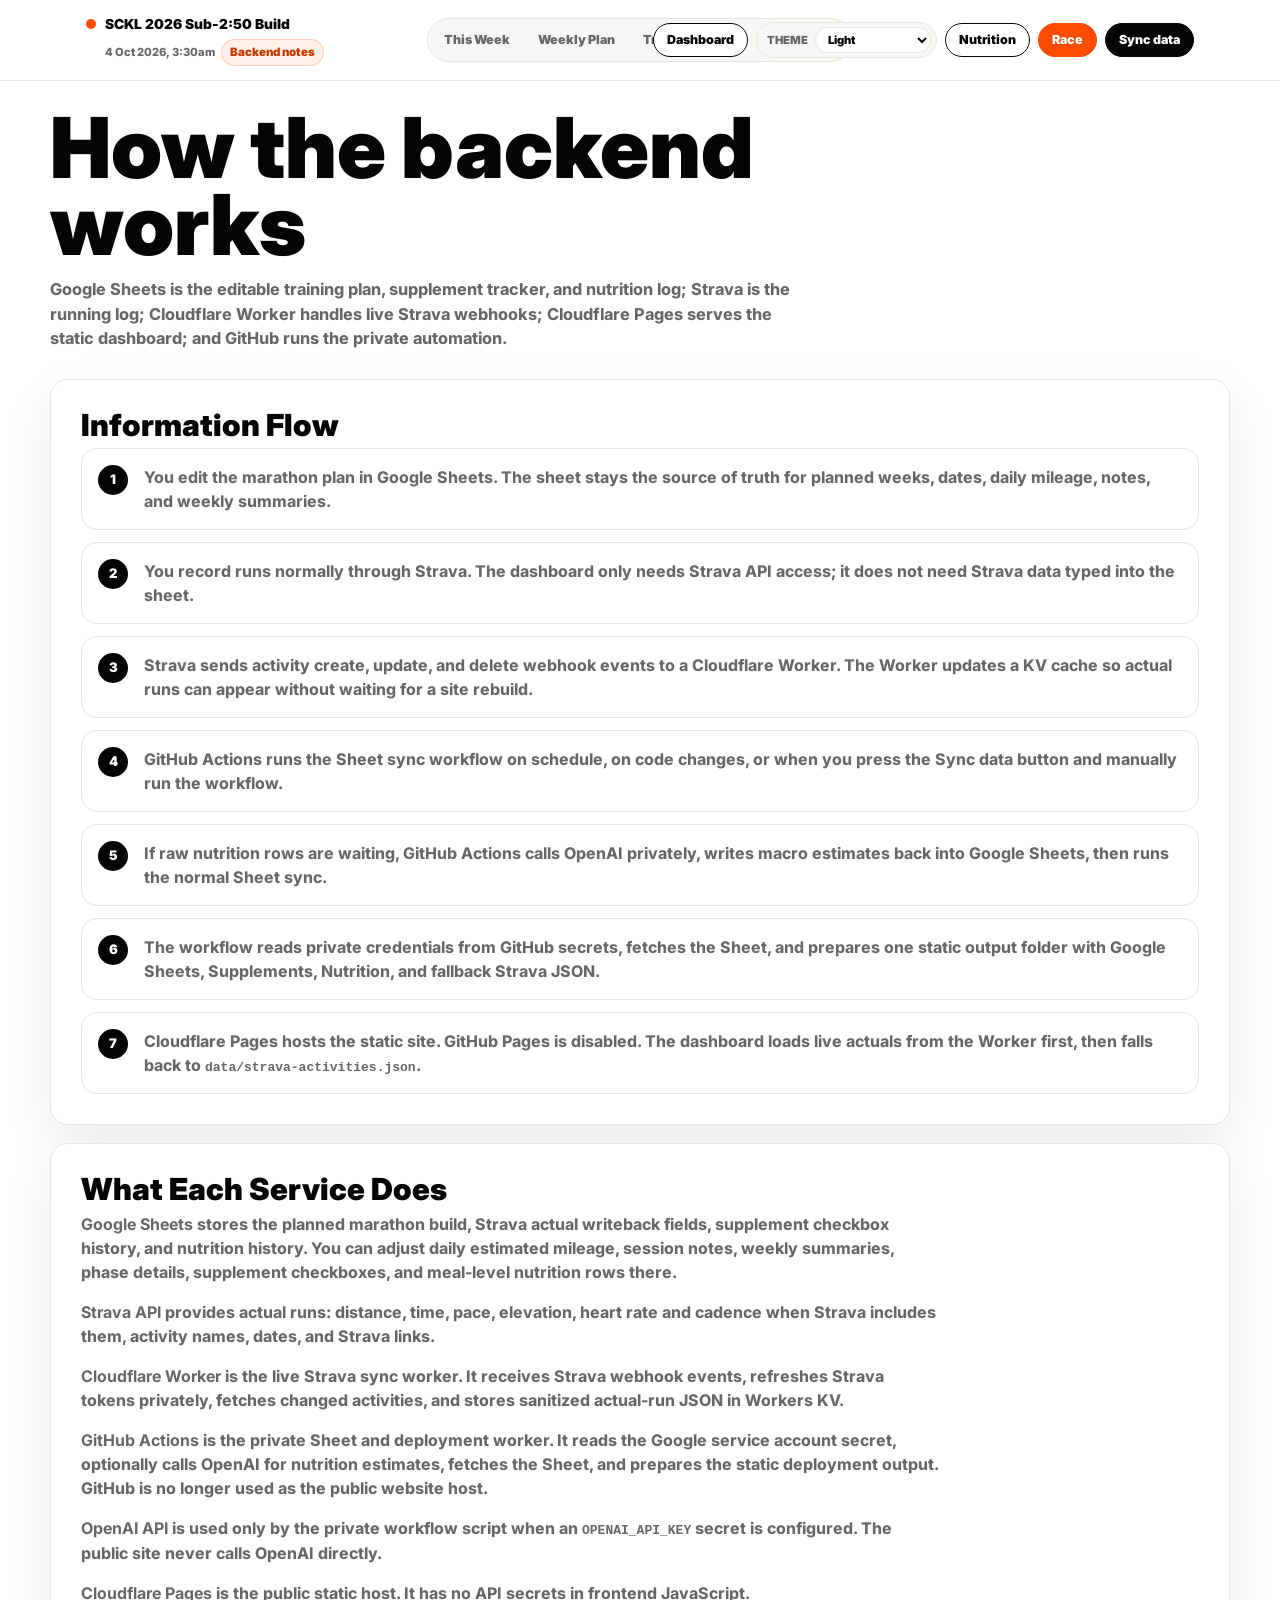
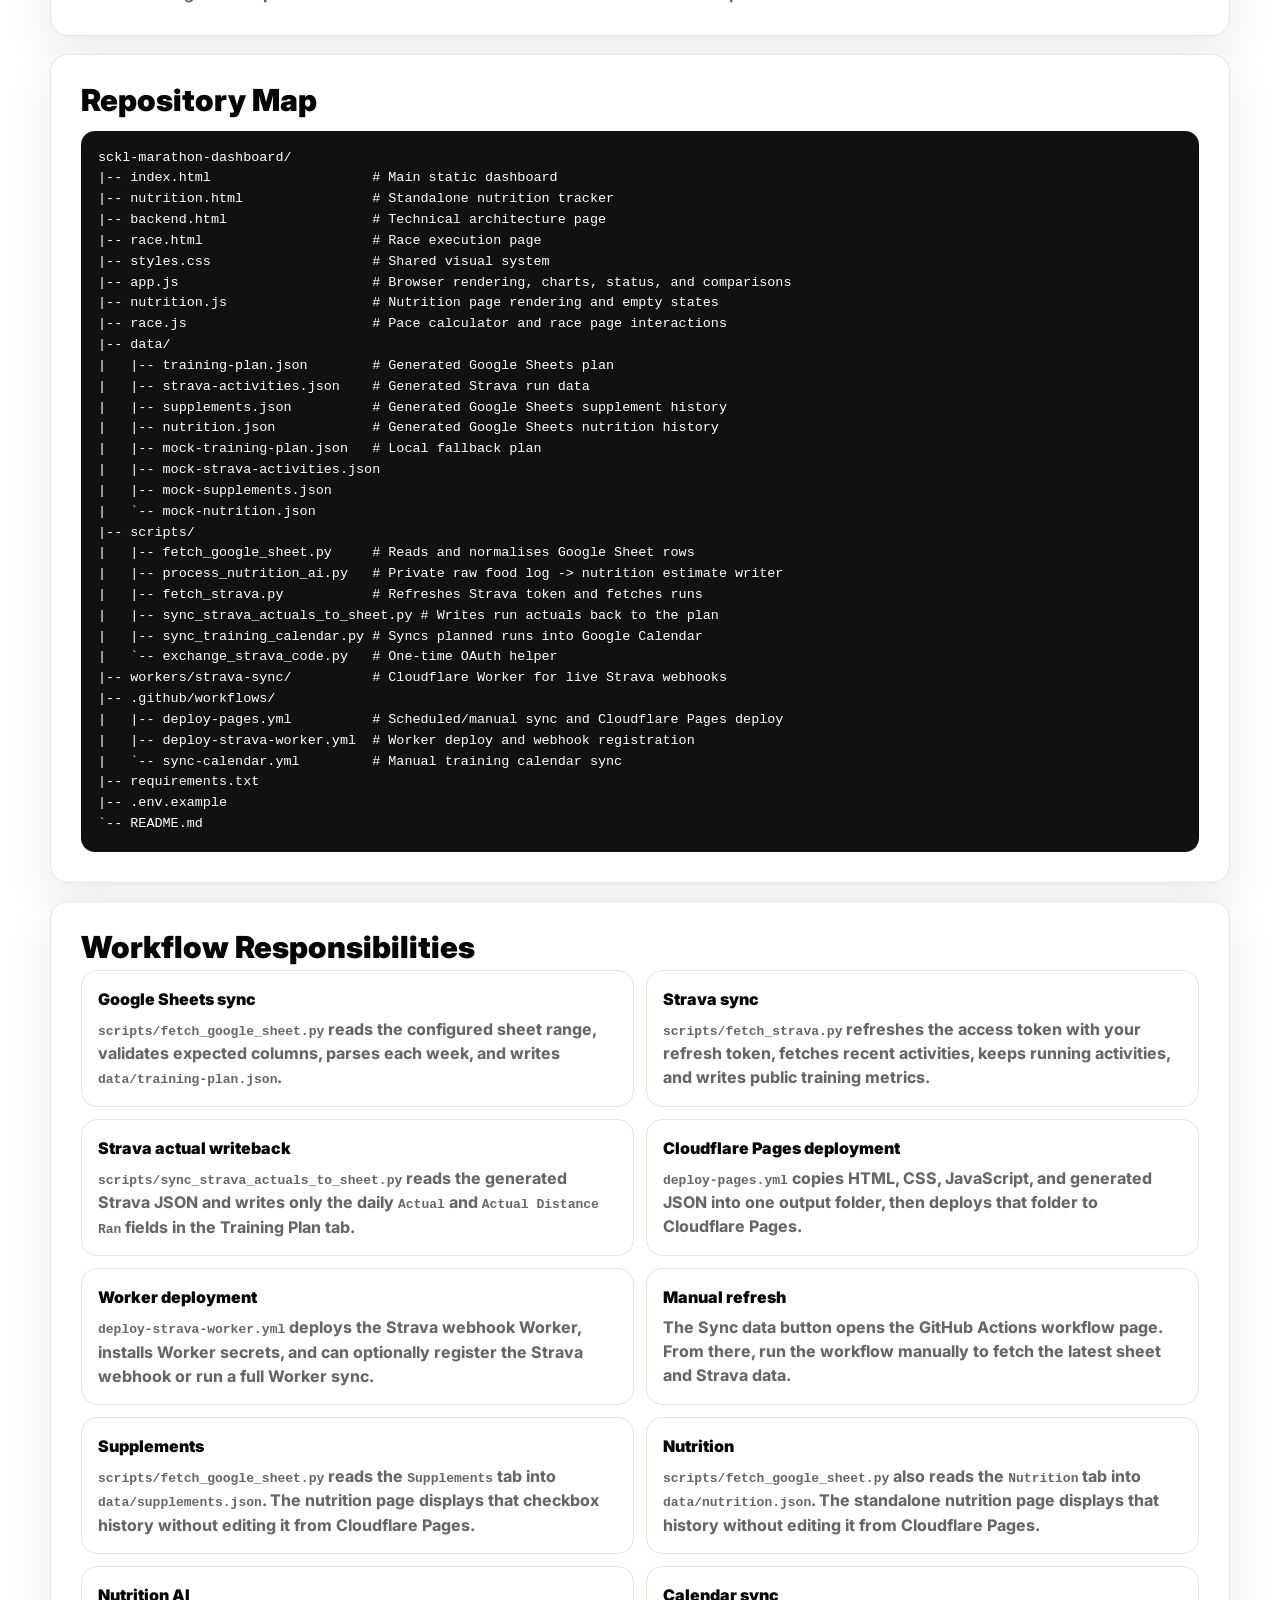
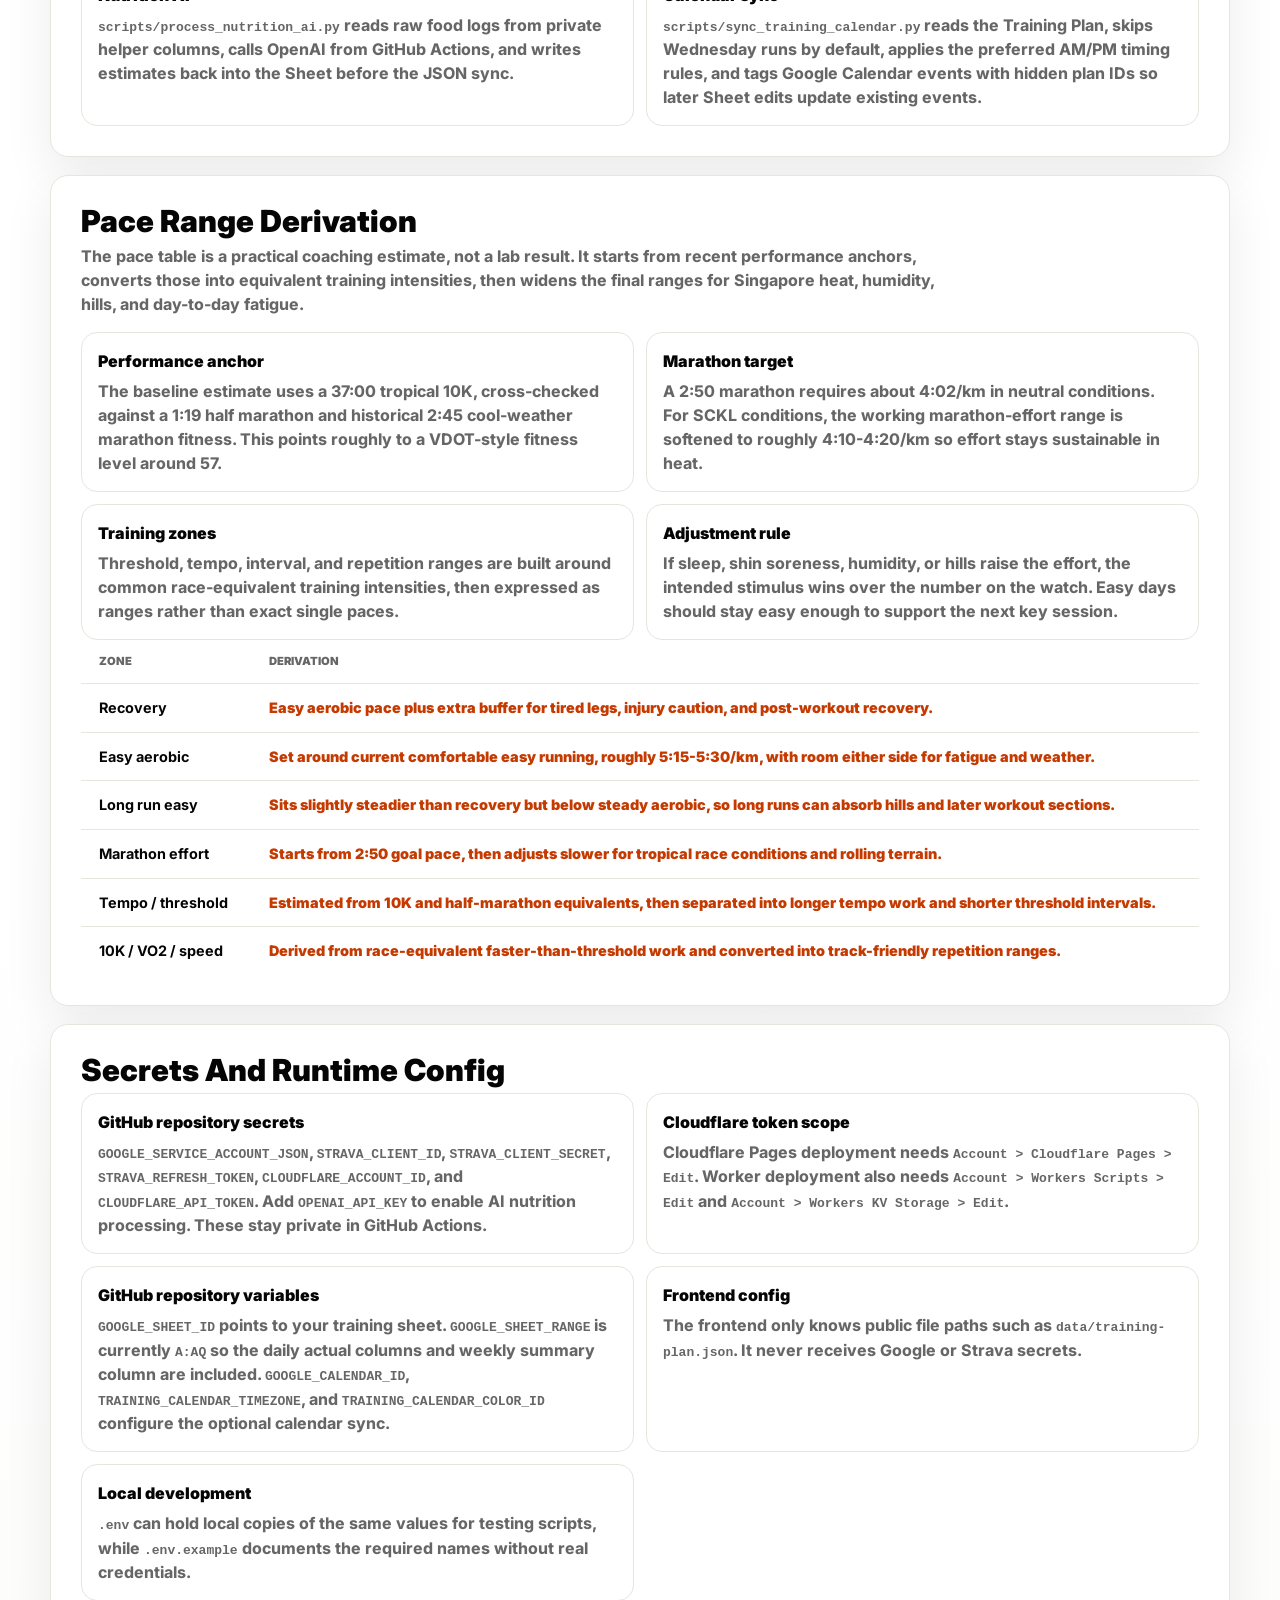
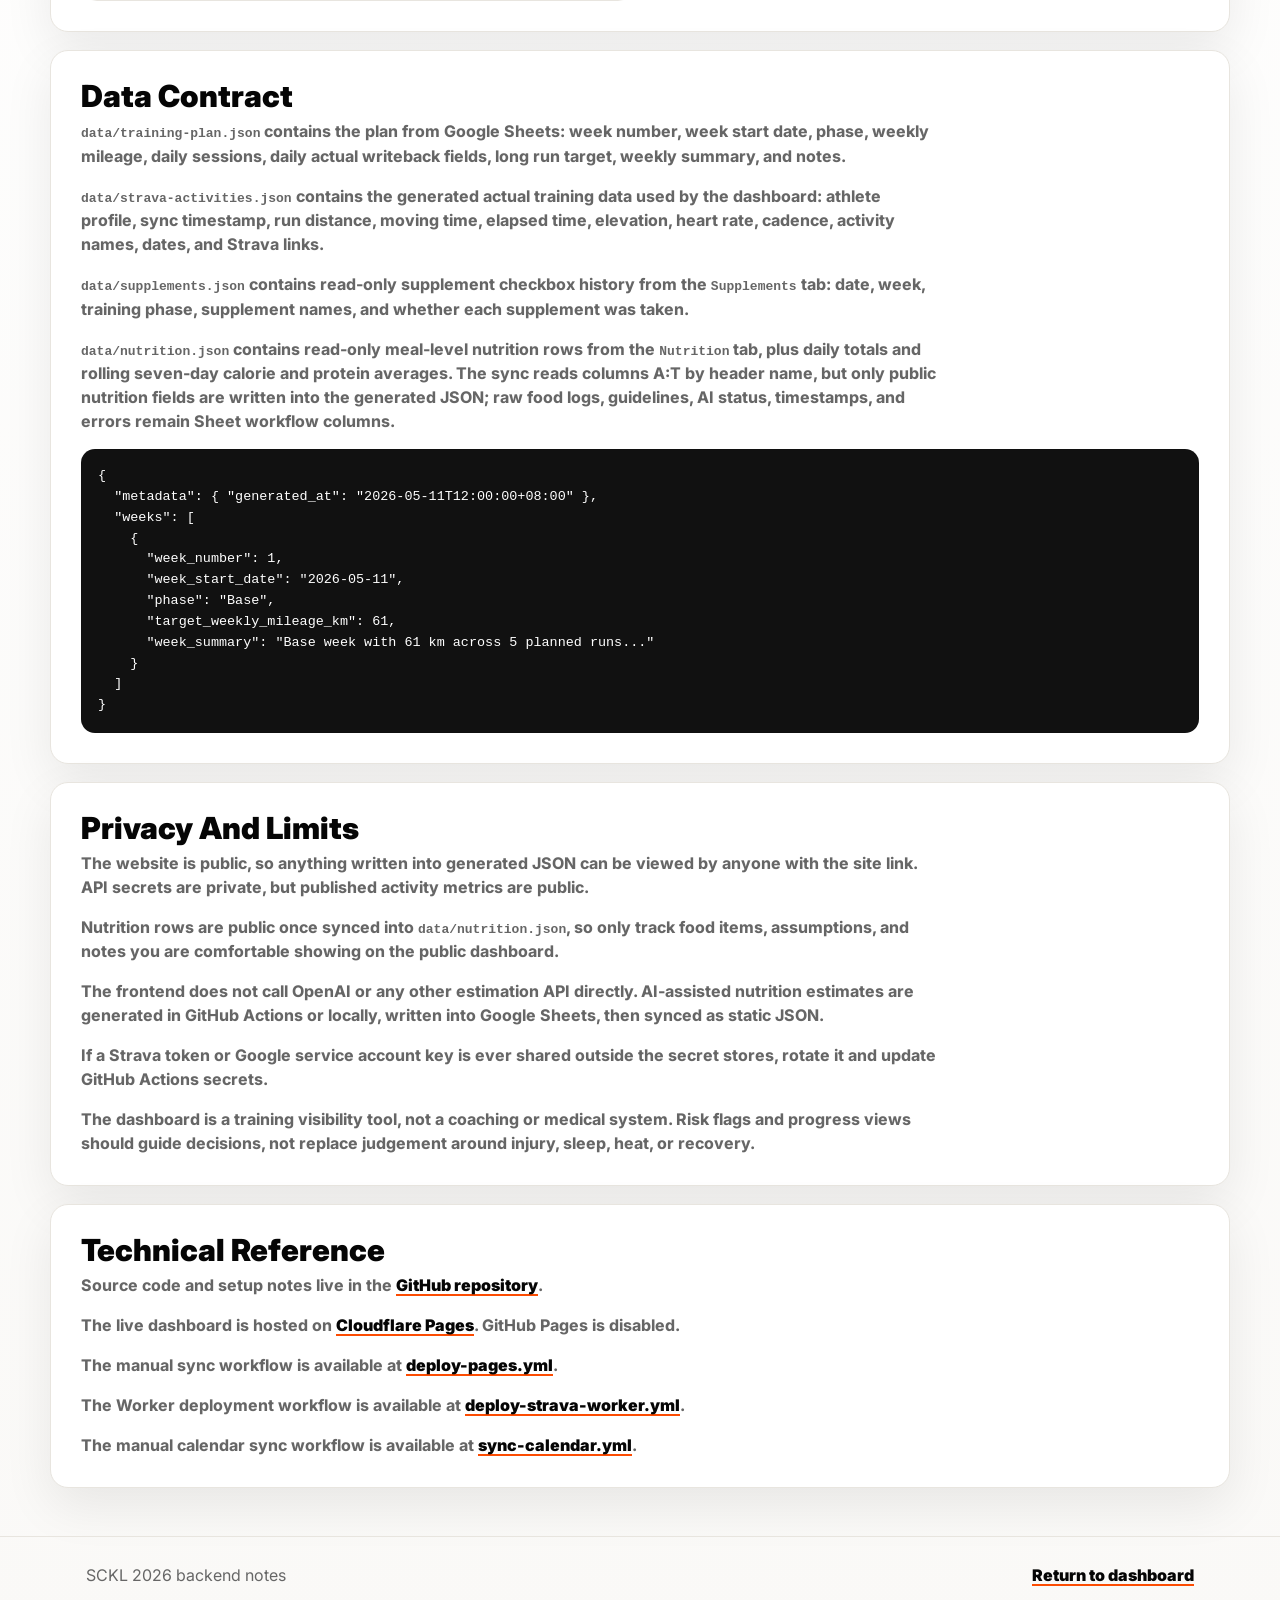
==== commit 472c1e7b: "Update Cloudflare architecture docs" ====
--- a/backend.html
+++ b/backend.html
@@ -46,7 +46,7 @@
     <header class="site-header setup-header">
       <div class="header-copy">
         <h1>How the backend works</h1>
-        <p class="date-range wide-copy">Google Sheets is the editable training plan, supplement tracker, and nutrition log; Strava is the running log; Cloudflare Worker handles live Strava webhooks; and Cloudflare Pages serves the static dashboard.</p>
+        <p class="date-range wide-copy">Google Sheets is the editable training plan, supplement tracker, and nutrition log; Strava is the running log; Cloudflare Worker handles live Strava webhooks; Cloudflare Pages serves the static dashboard; and GitHub runs the private automation.</p>
       </div>
     </header>
 
@@ -57,10 +57,10 @@
           <div class="flow-step"><strong>1</strong><span>You edit the marathon plan in Google Sheets. The sheet stays the source of truth for planned weeks, dates, daily mileage, notes, and weekly summaries.</span></div>
           <div class="flow-step"><strong>2</strong><span>You record runs normally through Strava. The dashboard only needs Strava API access; it does not need Strava data typed into the sheet.</span></div>
           <div class="flow-step"><strong>3</strong><span>Strava sends activity create, update, and delete webhook events to a Cloudflare Worker. The Worker updates a KV cache so actual runs can appear without waiting for a site rebuild.</span></div>
-          <div class="flow-step"><strong>4</strong><span>GitHub Actions still runs the Sheet sync workflow on schedule, on code changes, or when you press the Sync data button and manually run the workflow.</span></div>
+          <div class="flow-step"><strong>4</strong><span>GitHub Actions runs the Sheet sync workflow on schedule, on code changes, or when you press the Sync data button and manually run the workflow.</span></div>
           <div class="flow-step"><strong>5</strong><span>If raw nutrition rows are waiting, GitHub Actions calls OpenAI privately, writes macro estimates back into Google Sheets, then runs the normal Sheet sync.</span></div>
           <div class="flow-step"><strong>6</strong><span>The workflow reads private credentials from GitHub secrets, fetches the Sheet, and prepares one static output folder with Google Sheets, Supplements, Nutrition, and fallback Strava JSON.</span></div>
-          <div class="flow-step"><strong>7</strong><span>Cloudflare Pages hosts the static site. The dashboard loads live actuals from the Worker first, then falls back to <code>data/strava-activities.json</code>.</span></div>
+          <div class="flow-step"><strong>7</strong><span>Cloudflare Pages hosts the static site. GitHub Pages is disabled. The dashboard loads live actuals from the Worker first, then falls back to <code>data/strava-activities.json</code>.</span></div>
         </div>
       </section>
 
@@ -69,7 +69,7 @@
         <p><strong>Google Sheets</strong> stores the planned marathon build, Strava actual writeback fields, supplement checkbox history, and nutrition history. You can adjust daily estimated mileage, session notes, weekly summaries, phase details, supplement checkboxes, and meal-level nutrition rows there.</p>
         <p><strong>Strava API</strong> provides actual runs: distance, time, pace, elevation, heart rate and cadence when Strava includes them, activity names, dates, and Strava links.</p>
         <p><strong>Cloudflare Worker</strong> is the live Strava sync worker. It receives Strava webhook events, refreshes Strava tokens privately, fetches changed activities, and stores sanitized actual-run JSON in Workers KV.</p>
-        <p><strong>GitHub Actions</strong> is the private Sheet and deployment worker. It reads the Google service account secret, optionally calls OpenAI for nutrition estimates, fetches the Sheet, and prepares the static deployment output.</p>
+        <p><strong>GitHub Actions</strong> is the private Sheet and deployment worker. It reads the Google service account secret, optionally calls OpenAI for nutrition estimates, fetches the Sheet, and prepares the static deployment output. GitHub is no longer used as the public website host.</p>
         <p><strong>OpenAI API</strong> is used only by the private workflow script when an <code>OPENAI_API_KEY</code> secret is configured. The public site never calls OpenAI directly.</p>
         <p><strong>Cloudflare Pages</strong> is the public static host. It has no API secrets in frontend JavaScript.</p>
       </section>
@@ -101,8 +101,10 @@
 |   |-- sync_strava_actuals_to_sheet.py # Writes run actuals back to the plan
 |   |-- sync_training_calendar.py # Syncs planned runs into Google Calendar
 |   `-- exchange_strava_code.py   # One-time OAuth helper
+|-- workers/strava-sync/          # Cloudflare Worker for live Strava webhooks
 |-- .github/workflows/
-|   |-- deploy-pages.yml          # Scheduled/manual sync and Pages deploy
+|   |-- deploy-pages.yml          # Scheduled/manual sync and Cloudflare Pages deploy
+|   |-- deploy-strava-worker.yml  # Worker deploy and webhook registration
 |   `-- sync-calendar.yml         # Manual training calendar sync
 |-- requirements.txt
 |-- .env.example
@@ -125,8 +127,12 @@
             <p><code>scripts/sync_strava_actuals_to_sheet.py</code> reads the generated Strava JSON and writes only the daily <code>Actual</code> and <code>Actual Distance Ran</code> fields in the Training Plan tab.</p>
           </article>
           <article>
-            <h3>Pages deployment</h3>
+            <h3>Cloudflare Pages deployment</h3>
             <p><code>deploy-pages.yml</code> copies HTML, CSS, JavaScript, and generated JSON into one output folder, then deploys that folder to Cloudflare Pages.</p>
+          </article>
+          <article>
+            <h3>Worker deployment</h3>
+            <p><code>deploy-strava-worker.yml</code> deploys the Strava webhook Worker, installs Worker secrets, and can optionally register the Strava webhook or run a full Worker sync.</p>
           </article>
           <article>
             <h3>Manual refresh</h3>
@@ -197,7 +203,11 @@
         <div class="tech-grid">
           <article>
             <h3>GitHub repository secrets</h3>
-            <p><code>GOOGLE_SERVICE_ACCOUNT_JSON</code>, <code>STRAVA_CLIENT_ID</code>, <code>STRAVA_CLIENT_SECRET</code>, and <code>STRAVA_REFRESH_TOKEN</code>. Add <code>OPENAI_API_KEY</code> to enable AI nutrition processing. These stay private in GitHub Actions.</p>
+            <p><code>GOOGLE_SERVICE_ACCOUNT_JSON</code>, <code>STRAVA_CLIENT_ID</code>, <code>STRAVA_CLIENT_SECRET</code>, <code>STRAVA_REFRESH_TOKEN</code>, <code>CLOUDFLARE_ACCOUNT_ID</code>, and <code>CLOUDFLARE_API_TOKEN</code>. Add <code>OPENAI_API_KEY</code> to enable AI nutrition processing. These stay private in GitHub Actions.</p>
+          </article>
+          <article>
+            <h3>Cloudflare token scope</h3>
+            <p>Cloudflare Pages deployment needs <code>Account &gt; Cloudflare Pages &gt; Edit</code>. Worker deployment also needs <code>Account &gt; Workers Scripts &gt; Edit</code> and <code>Account &gt; Workers KV Storage &gt; Edit</code>.</p>
           </article>
           <article>
             <h3>GitHub repository variables</h3>
@@ -246,7 +256,9 @@
       <section class="info-section">
         <h2>Technical Reference</h2>
         <p>Source code and setup notes live in the <a href="https://github.com/breadlover97/sckl-marathon-dashboard" target="_blank" rel="noopener noreferrer">GitHub repository</a>.</p>
+        <p>The live dashboard is hosted on <a href="https://sckl-marathon-dashboard.pages.dev/" target="_blank" rel="noopener noreferrer">Cloudflare Pages</a>. GitHub Pages is disabled.</p>
         <p>The manual sync workflow is available at <a href="https://github.com/breadlover97/sckl-marathon-dashboard/actions/workflows/deploy-pages.yml" target="_blank" rel="noopener noreferrer">deploy-pages.yml</a>.</p>
+        <p>The Worker deployment workflow is available at <a href="https://github.com/breadlover97/sckl-marathon-dashboard/actions/workflows/deploy-strava-worker.yml" target="_blank" rel="noopener noreferrer">deploy-strava-worker.yml</a>.</p>
         <p>The manual calendar sync workflow is available at <a href="https://github.com/breadlover97/sckl-marathon-dashboard/actions/workflows/sync-calendar.yml" target="_blank" rel="noopener noreferrer">sync-calendar.yml</a>.</p>
       </section>
     </main>
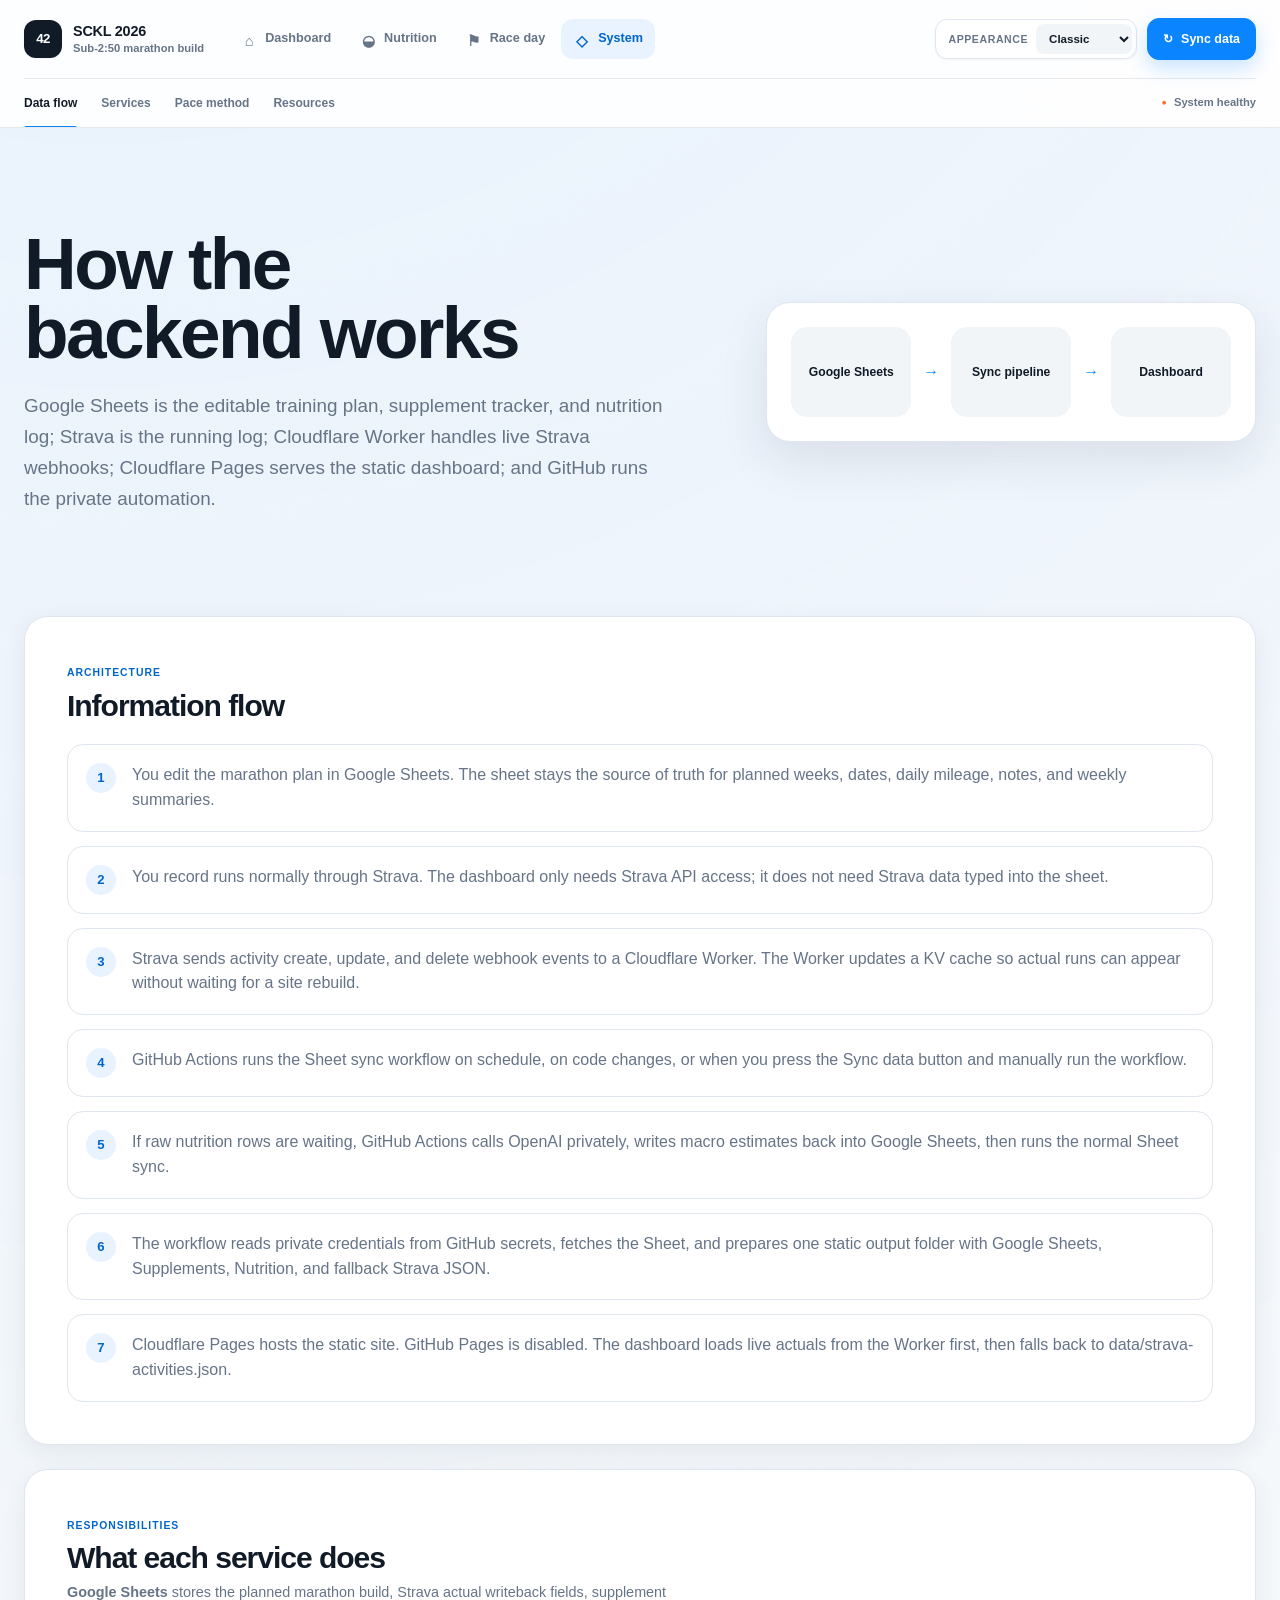
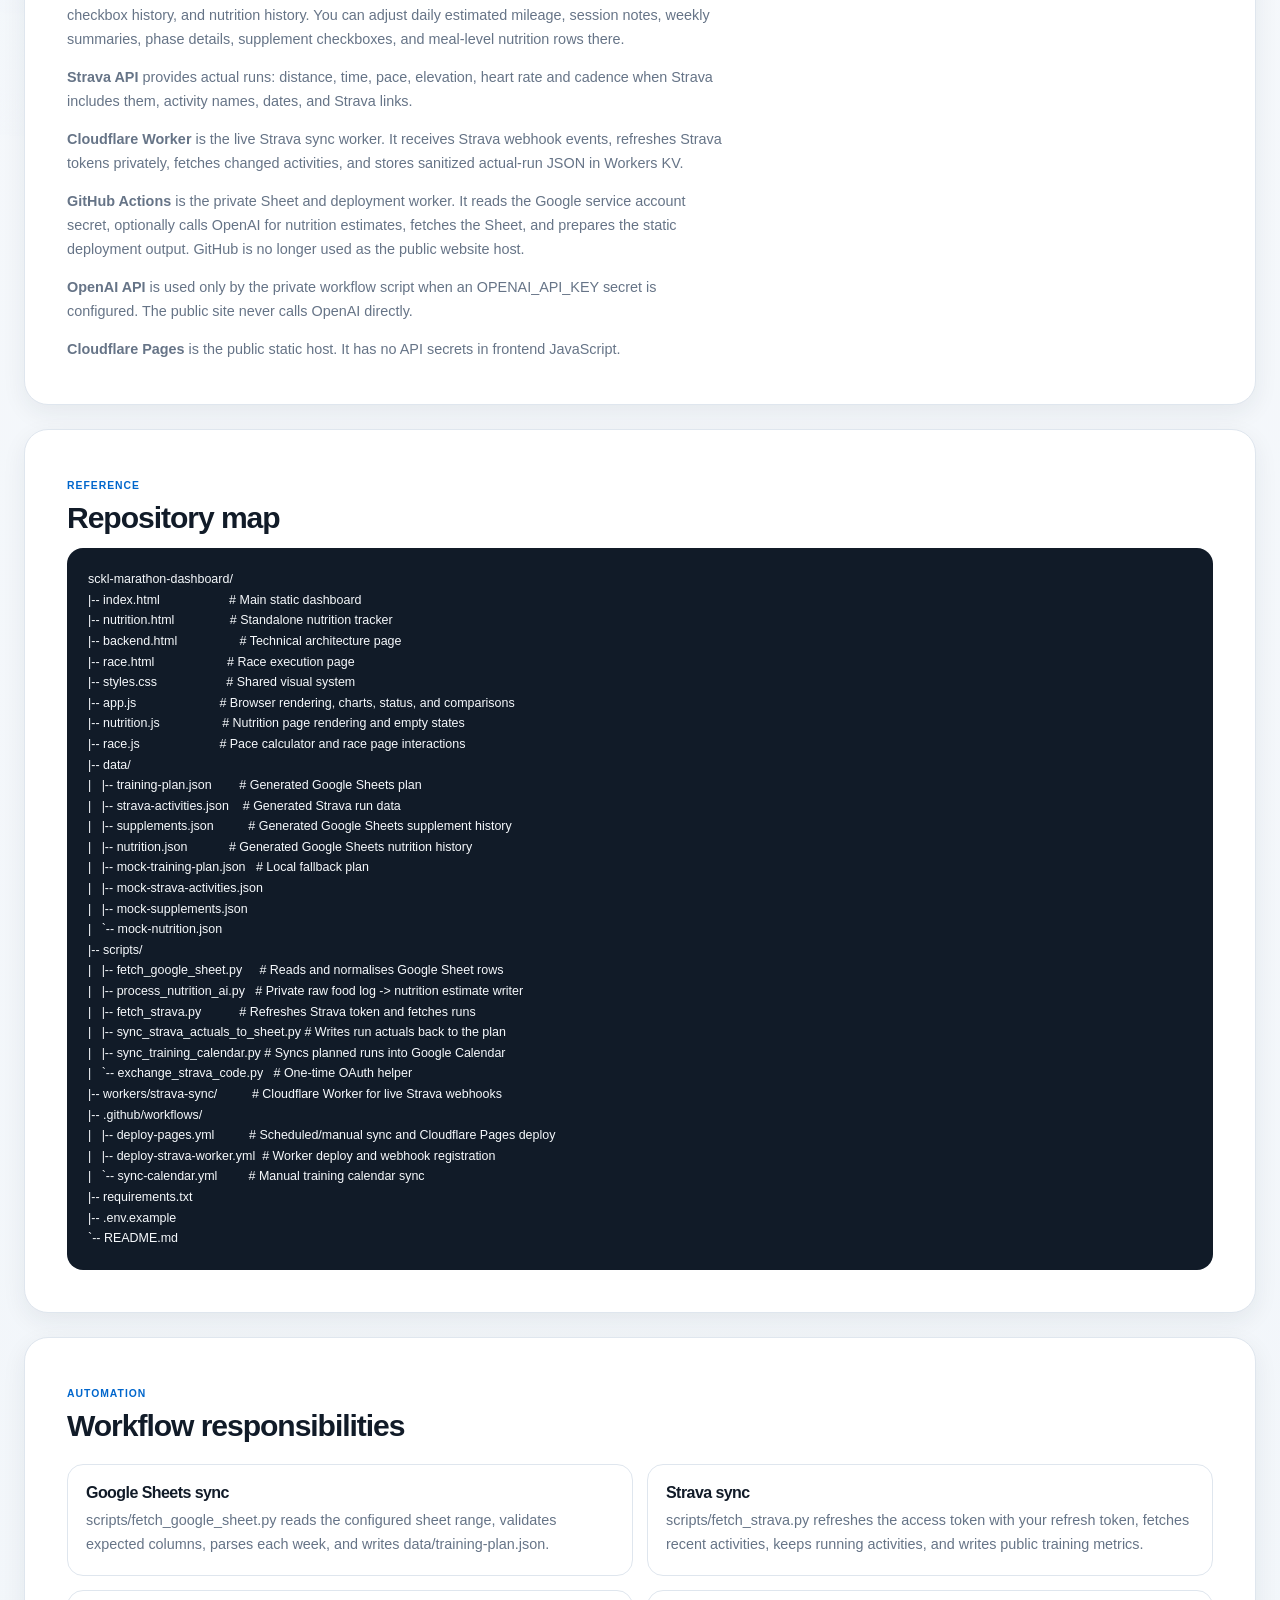
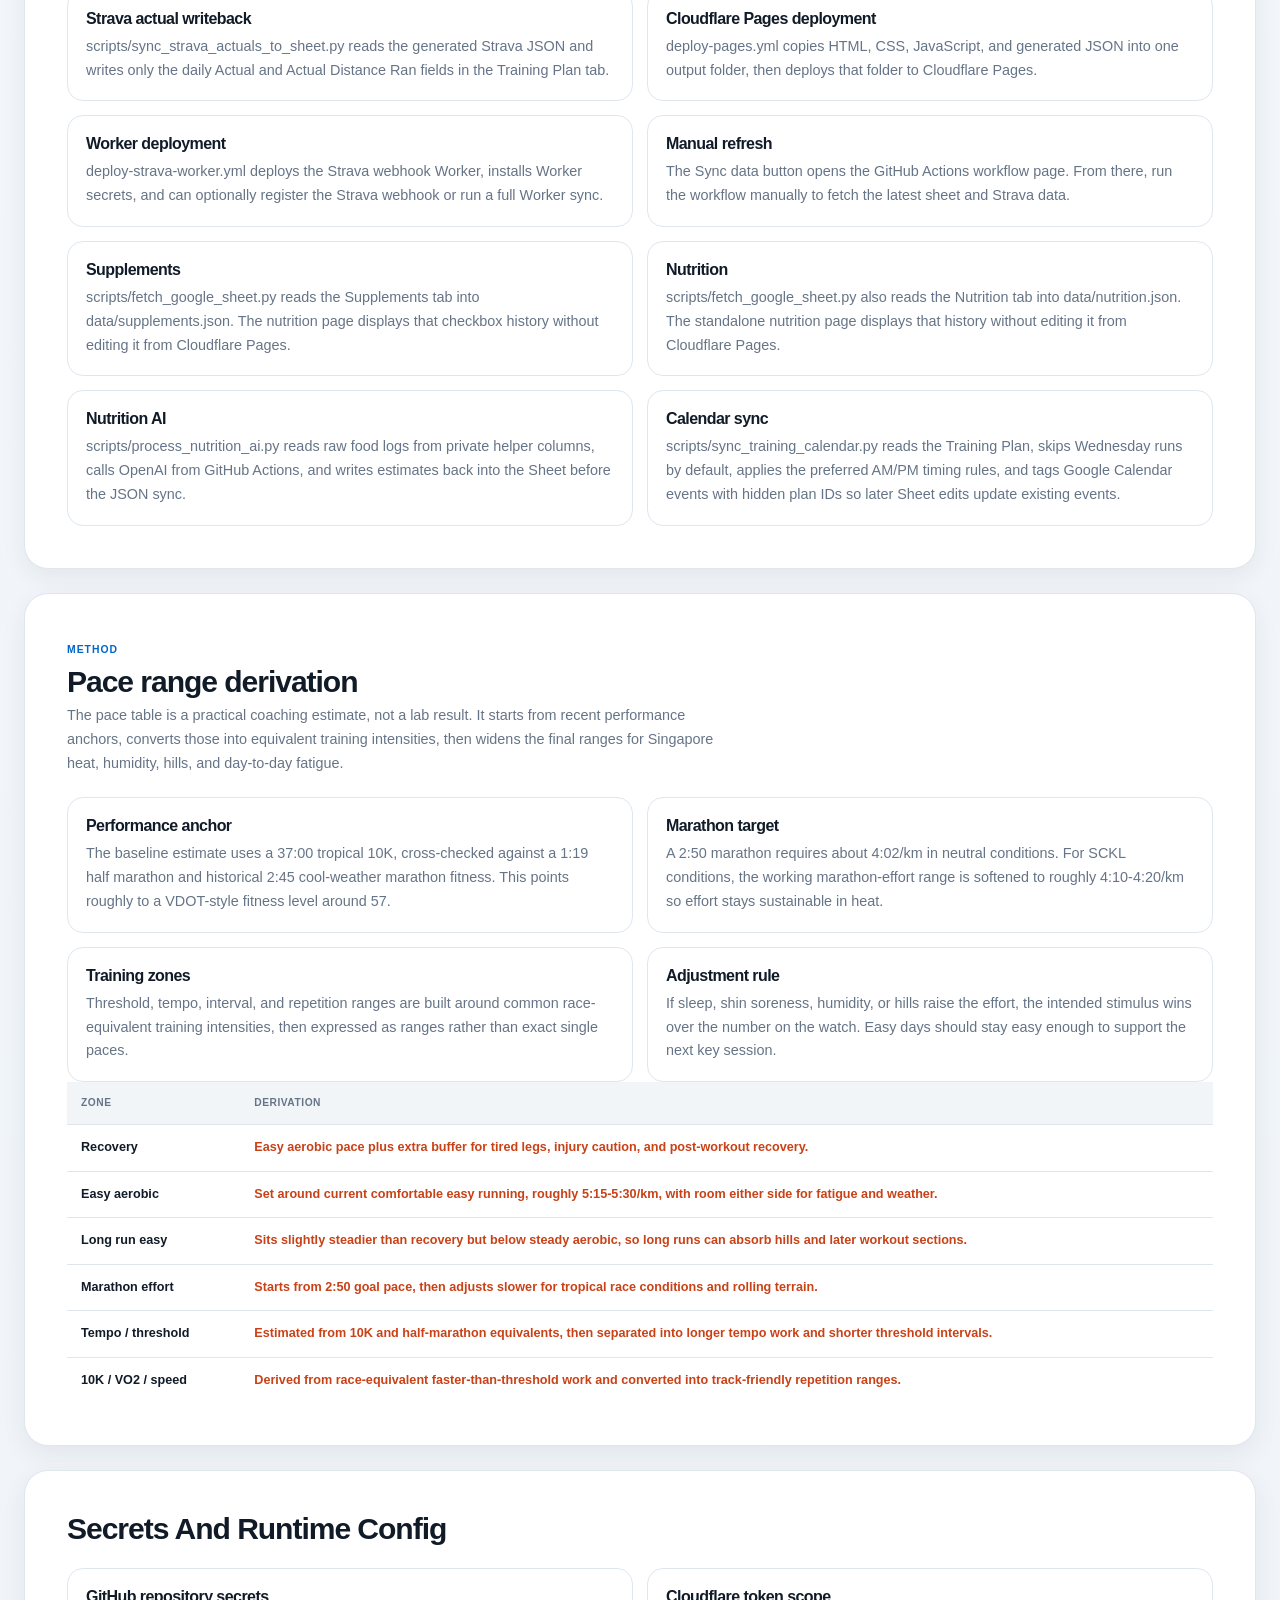
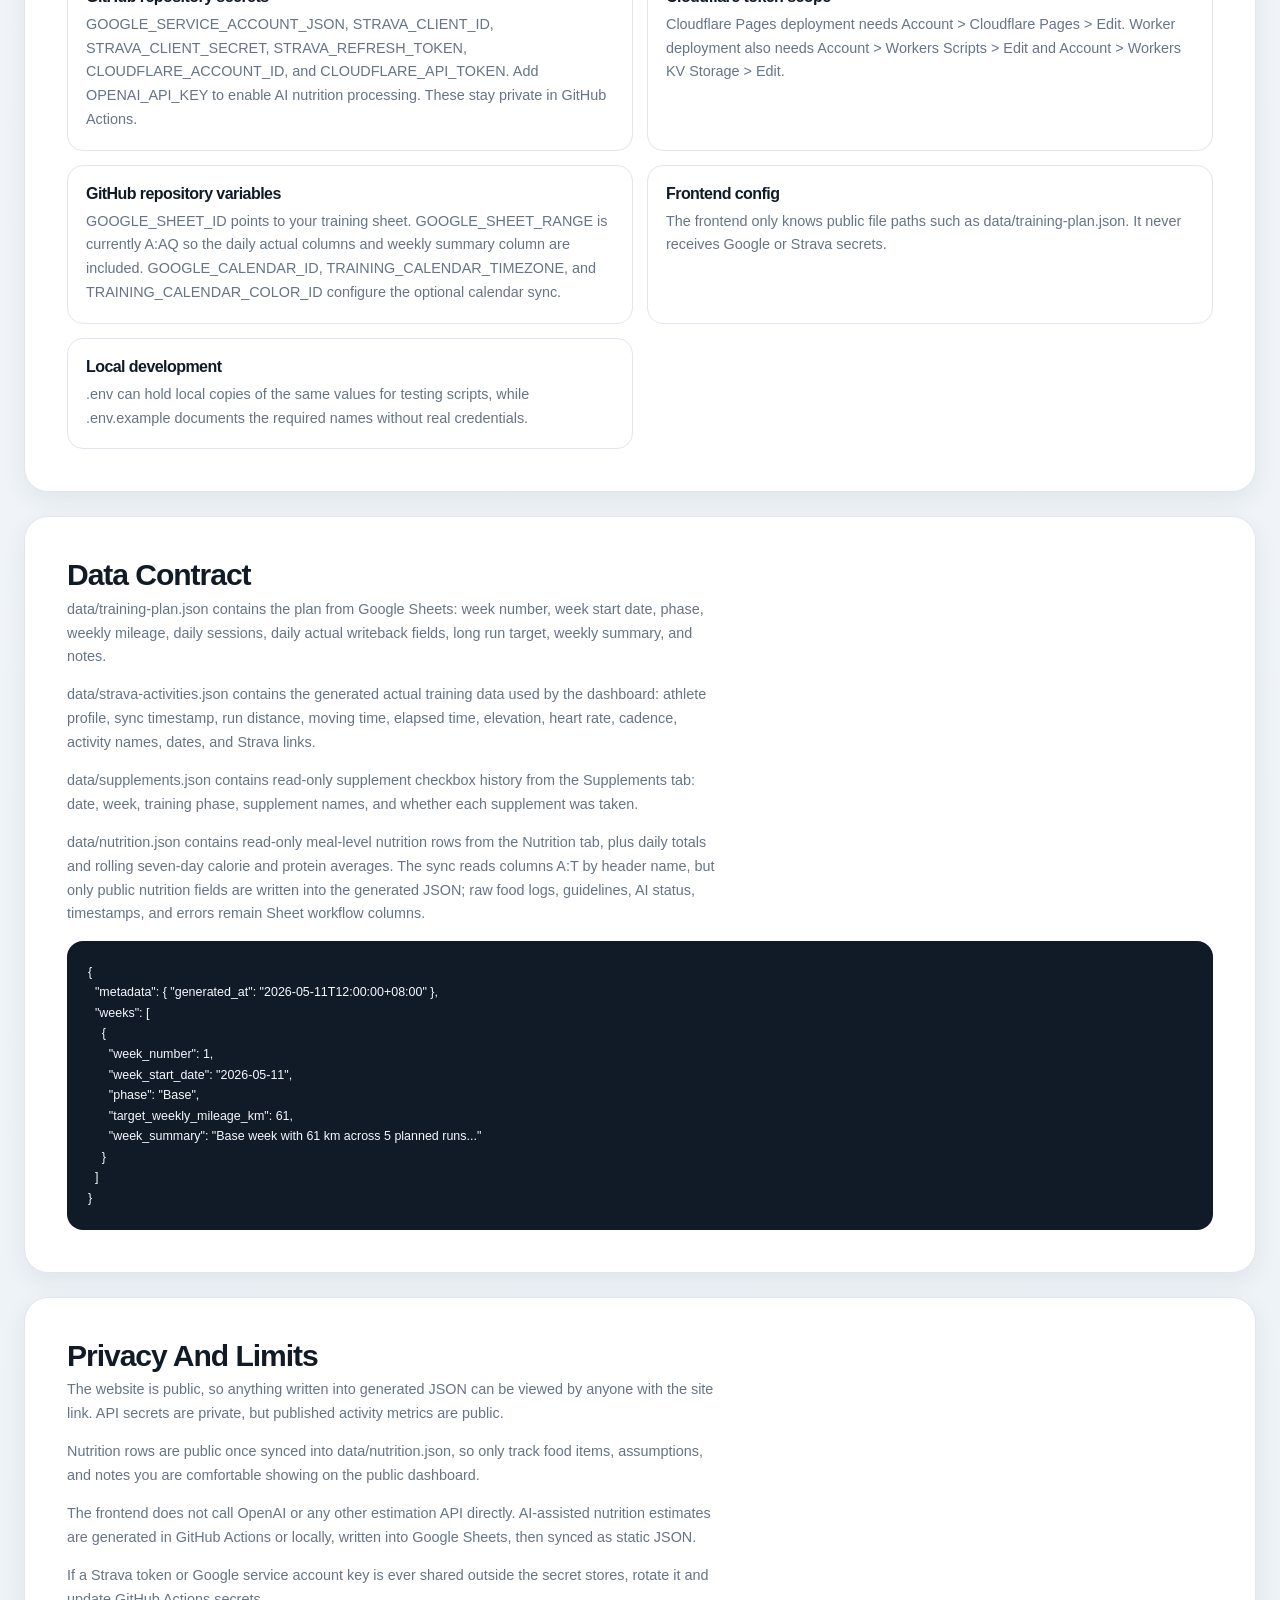
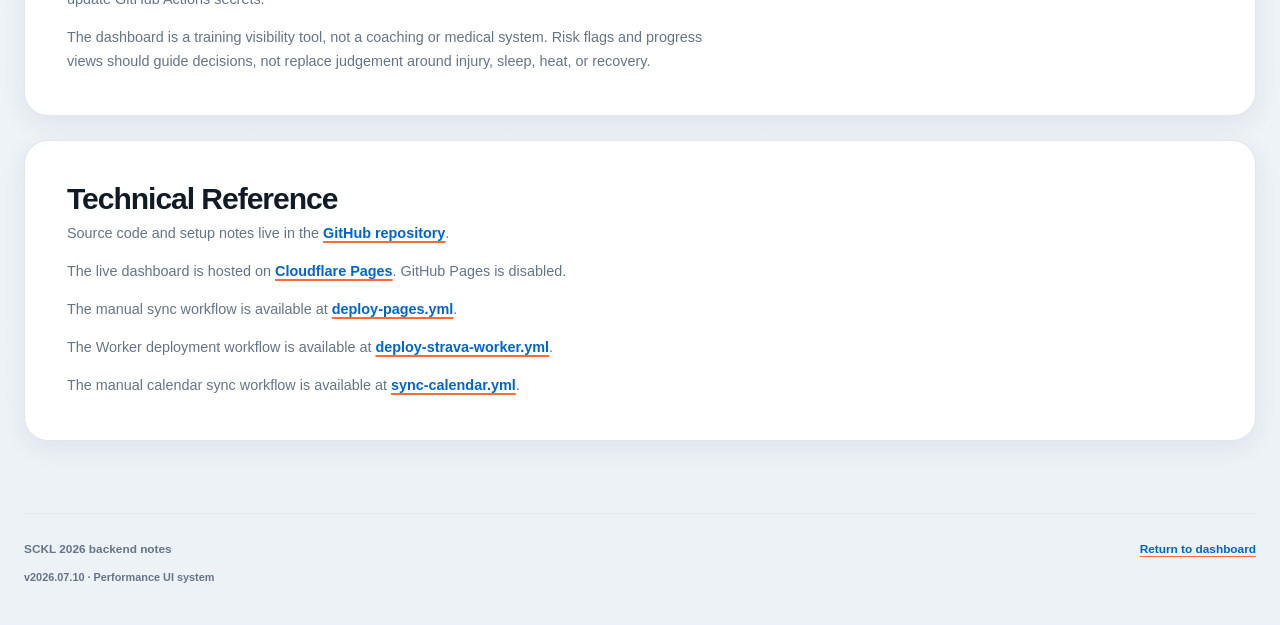
==== commit d8c3b0a8: "Redesign SCKL marathon dashboard UI" ====
--- a/backend.html
+++ b/backend.html
@@ -4,55 +4,53 @@
     <meta charset="utf-8">
     <meta name="viewport" content="width=device-width, initial-scale=1">
     <meta name="color-scheme" content="light dark">
+    <meta name="theme-color" content="#f4f7fb">
+    <meta name="description" content="System architecture and data-flow notes for the SCKL 2026 marathon tracker.">
+    <meta property="og:type" content="website">
+    <meta property="og:title" content="SCKL 2026 · System Notes">
+    <meta property="og:description" content="A transparent path from training plan to performance dashboard.">
+    <meta property="og:image" content="https://sckl-marathon-dashboard.pages.dev/og-performance.png">
+    <meta property="og:image:width" content="1731">
+    <meta property="og:image:height" content="909">
+    <meta name="twitter:card" content="summary_large_image">
     <title>How the Backend Works - SCKL 2026 Sub-2:50 Build</title>
     <link rel="icon" href="data:image/svg+xml,%3Csvg xmlns='http://www.w3.org/2000/svg' viewBox='0 0 100 100'%3E%3Ctext y='0.9em' font-size='90'%3E🏃🏻%3C/text%3E%3C/svg%3E">
-    <script src="theme.js?v=20260610-glass-ui"></script>
-    <link rel="stylesheet" href="styles.css?v=20260610-glass-ui">
+    <script src="theme.js?v=20260710-performance-ui"></script>
+    <link rel="stylesheet" href="styles.css?v=20260710-performance-ui">
   </head>
-  <body>
-    <nav class="top-nav" aria-label="Marathon dashboard navigation">
-      <a class="site-brand" href="index.html">
-        <span class="site-mark">SCKL 2026 Sub-2:50 Build</span>
-        <span class="nav-date">
-          <span>4 Oct 2026, 3:30am</span>
-          <span class="countdown-pill">Backend notes</span>
-        </span>
-      </a>
-      <div class="nav-tabs" aria-label="Backend navigation">
-        <a href="index.html#week">This Week</a>
-        <a href="index.html#plan">Weekly Plan</a>
-        <a href="index.html#trends">Trends</a>
-        <a href="index.html#pace">Pace</a>
-        <a href="index.html#activity">Activities</a>
+  <body class="page-system">
+    <a class="skip-link" href="#mainContent">Skip to system notes</a>
+    <nav class="top-nav" data-navigation aria-label="Marathon dashboard navigation">
+      <div class="nav-shell">
+        <a class="site-brand" href="index.html" aria-label="SCKL 2026 dashboard home"><span class="site-logo" aria-hidden="true">42</span><span class="brand-copy"><strong>SCKL 2026</strong><small>Sub-2:50 marathon build</small></span></a>
+        <button class="nav-menu-button" type="button" data-nav-toggle aria-expanded="false" aria-controls="siteMenu"><span>Menu</span><i aria-hidden="true"></i></button>
+        <div id="siteMenu" class="nav-menu" data-nav-menu>
+          <div class="page-tabs" aria-label="Tracker pages">
+            <a href="index.html"><span aria-hidden="true">⌂</span>Dashboard</a><a href="nutrition.html"><span aria-hidden="true">◒</span>Nutrition</a><a href="race.html"><span aria-hidden="true">⚑</span>Race day</a><a class="active" href="backend.html" aria-current="page"><span aria-hidden="true">◇</span>System</a>
+          </div>
+          <div class="nav-actions">
+            <label class="theme-picker" for="themeSelect"><span>Appearance</span><select id="themeSelect" data-theme-select aria-label="Select site theme"><option value="light">Classic</option><option value="dark">Night</option><option value="editor">Focus</option><option value="cyberpunk">Neon</option><option value="glass">Glass</option></select></label>
+            <a class="action-button primary nav-sync" data-feedback-message="Opening data sync in GitHub Actions" href="https://github.com/breadlover97/sckl-marathon-dashboard/actions/workflows/deploy-pages.yml" target="_blank" rel="noopener noreferrer"><span aria-hidden="true">↻</span>Sync data</a>
+          </div>
+        </div>
       </div>
-      <div class="nav-actions">
-        <a class="action-button secondary nav-sync" href="index.html">Dashboard</a>
-        <label class="theme-picker" for="themeSelect">
-          <span>Theme</span>
-          <select id="themeSelect" data-theme-select aria-label="Select site theme">
-            <option value="light">Light</option>
-            <option value="dark">Dark</option>
-            <option value="editor">IDE editor</option>
-            <option value="cyberpunk">Cyberpunk</option>
-            <option value="glass">Glass UI</option>
-          </select>
-        </label>
-        <a class="action-button secondary nav-sync" href="nutrition.html">Nutrition</a>
-        <a class="action-button secondary nav-sync race-action" href="race.html" title="Race execution">Race</a>
-        <a class="action-button primary nav-sync" href="https://github.com/breadlover97/sckl-marathon-dashboard/actions/workflows/deploy-pages.yml" target="_blank" rel="noopener noreferrer">Sync data</a>
-      </div>
+      <div class="section-nav-shell"><div class="nav-tabs" aria-label="System navigation"><a href="#information-flow">Data flow</a><a href="#services">Services</a><a href="#pace-derivation">Pace method</a><a href="#resources">Resources</a></div><span class="race-date-short"><span aria-hidden="true">●</span> System healthy</span></div>
     </nav>
-
-    <header class="site-header setup-header">
+    <div class="nav-scrim" data-nav-scrim hidden></div>
+    <div class="toast-region" data-toast-region aria-live="polite" aria-atomic="true"></div>
+
+    <header class="site-header subpage-hero system-hero setup-header">
       <div class="header-copy">
         <h1>How the backend works</h1>
         <p class="date-range wide-copy">Google Sheets is the editable training plan, supplement tracker, and nutrition log; Strava is the running log; Cloudflare Worker handles live Strava webhooks; Cloudflare Pages serves the static dashboard; and GitHub runs the private automation.</p>
       </div>
+      <div class="system-flow-preview" aria-label="System data flow"><span>Google Sheets</span><i aria-hidden="true">→</i><span>Sync pipeline</span><i aria-hidden="true">→</i><span>Dashboard</span></div>
     </header>
 
-    <main>
-      <section class="info-section">
-        <h2>Information Flow</h2>
+    <main id="mainContent">
+      <section id="information-flow" class="info-section anchor-section">
+        <span class="section-kicker">Architecture</span>
+        <h2>Information flow</h2>
         <div class="flow-list">
           <div class="flow-step"><strong>1</strong><span>You edit the marathon plan in Google Sheets. The sheet stays the source of truth for planned weeks, dates, daily mileage, notes, and weekly summaries.</span></div>
           <div class="flow-step"><strong>2</strong><span>You record runs normally through Strava. The dashboard only needs Strava API access; it does not need Strava data typed into the sheet.</span></div>
@@ -64,8 +62,9 @@
         </div>
       </section>
 
-      <section class="info-section">
-        <h2>What Each Service Does</h2>
+      <section id="services" class="info-section anchor-section">
+        <span class="section-kicker">Responsibilities</span>
+        <h2>What each service does</h2>
         <p><strong>Google Sheets</strong> stores the planned marathon build, Strava actual writeback fields, supplement checkbox history, and nutrition history. You can adjust daily estimated mileage, session notes, weekly summaries, phase details, supplement checkboxes, and meal-level nutrition rows there.</p>
         <p><strong>Strava API</strong> provides actual runs: distance, time, pace, elevation, heart rate and cadence when Strava includes them, activity names, dates, and Strava links.</p>
         <p><strong>Cloudflare Worker</strong> is the live Strava sync worker. It receives Strava webhook events, refreshes Strava tokens privately, fetches changed activities, and stores sanitized actual-run JSON in Workers KV.</p>
@@ -75,7 +74,8 @@
       </section>
 
       <section class="info-section">
-        <h2>Repository Map</h2>
+        <span class="section-kicker">Reference</span>
+        <h2>Repository map</h2>
         <pre class="code-block"><code>sckl-marathon-dashboard/
 |-- index.html                    # Main static dashboard
 |-- nutrition.html                # Standalone nutrition tracker
@@ -112,7 +112,8 @@
       </section>
 
       <section class="info-section">
-        <h2>Workflow Responsibilities</h2>
+        <span class="section-kicker">Automation</span>
+        <h2>Workflow responsibilities</h2>
         <div class="tech-grid">
           <article>
             <h3>Google Sheets sync</h3>
@@ -157,8 +158,9 @@
         </div>
       </section>
 
-      <section id="pace-derivation" class="info-section">
-        <h2>Pace Range Derivation</h2>
+      <section id="pace-derivation" class="info-section anchor-section">
+        <span class="section-kicker">Method</span>
+        <h2>Pace range derivation</h2>
         <p>The pace table is a practical coaching estimate, not a lab result. It starts from recent performance anchors, converts those into equivalent training intensities, then widens the final ranges for Singapore heat, humidity, hills, and day-to-day fatigue.</p>
         <div class="tech-grid">
           <article>
@@ -198,7 +200,7 @@
         </div>
       </section>
 
-      <section class="info-section">
+      <section id="resources" class="info-section anchor-section">
         <h2>Secrets And Runtime Config</h2>
         <div class="tech-grid">
           <article>
@@ -266,7 +268,7 @@
     <footer class="site-footer">
       <span>SCKL 2026 backend notes</span>
       <span><a href="index.html">Return to dashboard</a></span>
-      <span class="site-version">v2026.06.10 · Latest update: mobile Glass UI redesign, tap-open training cards, and mobile calendar sheets.</span>
+      <span class="site-version">v2026.07.10 · Performance UI system</span>
     </footer>
   </body>
 </html>
--- a/styles.css
+++ b/styles.css
@@ -1,5 +1,3 @@
-@import url("https://fonts.googleapis.com/css2?family=Inter:wght@400;600;700;800;900&family=JetBrains+Mono:wght@500;700;800&family=Orbitron:wght@600;800;900&display=swap");
-
 :root {
   --bg: #ffffff;
   --body-start: #ffffff;
@@ -3860,7 +3858,2418 @@
     background: rgba(255, 255, 255, 0.42);
   }
 
+html[data-theme="glass"] .site-footer {
+    padding-bottom: 96px;
+  }
+}
+
+/* 2026 performance UI system ------------------------------------------------ */
+
+:root {
+  --font-ui: -apple-system, BlinkMacSystemFont, "SF Pro Display", "SF Pro Text", "Helvetica Neue", Arial, sans-serif;
+  --bg: #f4f7fb;
+  --body-start: #f7f9fc;
+  --body-mid: #f2f6fa;
+  --body-end: #edf2f7;
+  --panel: #ffffff;
+  --card: #ffffff;
+  --ink: #111b28;
+  --muted: #667487;
+  --soft: #f2f5f8;
+  --line: #dfe6ee;
+  --subtle-line: rgba(17, 27, 40, 0.08);
+  --nav-line: rgba(17, 27, 40, 0.09);
+  --nav-bg: rgba(255, 255, 255, 0.9);
+  --inverse: #ffffff;
+  --blue: #0a84ff;
+  --blue-strong: #0066cc;
+  --blue-soft: #e8f3ff;
+  --orange: #ff6b35;
+  --orange-dark: #c94116;
+  --orange-soft: #fff0e9;
+  --teal: #168b65;
+  --teal-soft: #e4f5ed;
+  --amber: #a86300;
+  --amber-soft: #fff4da;
+  --red: #d94141;
+  --long-bg: #f7f9fb;
+  --complete-bg: #f1f8f5;
+  --complete-border: #b9ddce;
+  --complete-mark-bg: #168b65;
+  --complete-mark-text: #ffffff;
+  --current-bg: #e8f3ff;
+  --current-border: #0a84ff;
+  --current-glow: rgba(10, 132, 255, 0.14);
+  --chart-grid: rgba(17, 27, 40, 0.08);
+  --chart-axis: rgba(17, 27, 40, 0.18);
+  --chart-crosshair: rgba(17, 27, 40, 0.62);
+  --chart-tooltip-bg: rgba(255, 255, 255, 0.98);
+  --chart-tooltip-border: rgba(17, 27, 40, 0.1);
+  --chart-tooltip-shadow: drop-shadow(0 18px 36px rgba(17, 27, 40, 0.16));
+  --chart-tooltip-label: #748194;
+  --code-bg: #111b28;
+  --code-text: #f6f9fc;
+  --shadow-xs: 0 1px 2px rgba(25, 39, 58, 0.05);
+  --shadow-sm: 0 8px 24px rgba(25, 39, 58, 0.07);
+  --shadow-md: 0 18px 48px rgba(25, 39, 58, 0.1);
+  --shadow-lg: 0 32px 80px rgba(25, 39, 58, 0.16);
+  --shadow: var(--shadow-sm);
+  --radius-sm: 10px;
+  --radius-md: 16px;
+  --radius-lg: 24px;
+  --radius-xl: 32px;
+  --page-width: 1280px;
+}
+
+html[data-theme="dark"] {
+  --bg: #080d14;
+  --body-start: #0a1018;
+  --body-mid: #090f17;
+  --body-end: #070c12;
+  --panel: #111923;
+  --card: #151f2b;
+  --ink: #f5f8fc;
+  --muted: #9facbd;
+  --soft: #1a2532;
+  --line: #283646;
+  --subtle-line: rgba(255, 255, 255, 0.08);
+  --nav-line: rgba(255, 255, 255, 0.08);
+  --nav-bg: rgba(10, 16, 24, 0.9);
+  --inverse: #08101a;
+  --blue: #58a9ff;
+  --blue-strong: #8cc5ff;
+  --blue-soft: #102b45;
+  --orange: #ff8a5c;
+  --orange-dark: #ffad8e;
+  --orange-soft: #3a1d13;
+  --teal: #49c99c;
+  --teal-soft: #12362b;
+  --amber: #ffd27a;
+  --amber-soft: #3b2d10;
+  --long-bg: #121b26;
+  --complete-bg: #132a24;
+  --complete-border: #285b4a;
+  --complete-mark-bg: #49c99c;
+  --complete-mark-text: #07110d;
+  --current-bg: #102b45;
+  --current-border: #58a9ff;
+  --current-glow: rgba(88, 169, 255, 0.18);
+  --chart-grid: rgba(255, 255, 255, 0.09);
+  --chart-axis: rgba(255, 255, 255, 0.2);
+  --chart-crosshair: rgba(255, 255, 255, 0.72);
+  --chart-tooltip-bg: rgba(17, 25, 35, 0.98);
+  --chart-tooltip-border: rgba(255, 255, 255, 0.1);
+  --chart-tooltip-label: #9facbd;
+  --code-bg: #060a0f;
+  --code-text: #edf5ff;
+  --shadow-xs: 0 1px 2px rgba(0, 0, 0, 0.3);
+  --shadow-sm: 0 10px 30px rgba(0, 0, 0, 0.24);
+  --shadow-md: 0 20px 52px rgba(0, 0, 0, 0.34);
+  --shadow-lg: 0 34px 88px rgba(0, 0, 0, 0.44);
+}
+
+html[data-theme="editor"] {
+  --bg: #07111c;
+  --body-start: #081521;
+  --body-mid: #07111c;
+  --body-end: #050c14;
+  --panel: #0d1b28;
+  --card: #112231;
+  --ink: #eaf4ff;
+  --muted: #94a9bd;
+  --soft: #142838;
+  --line: #244158;
+  --subtle-line: rgba(181, 220, 255, 0.09);
+  --nav-line: rgba(181, 220, 255, 0.09);
+  --nav-bg: rgba(7, 17, 28, 0.92);
+  --inverse: #06101a;
+  --blue: #55b8ff;
+  --blue-strong: #91d1ff;
+  --blue-soft: #10324a;
+  --orange: #ff9b71;
+  --orange-dark: #ffc0a5;
+  --orange-soft: #3a241c;
+  --teal: #5bd6b3;
+  --teal-soft: #123a32;
+  --amber: #f4d47b;
+  --amber-soft: #382f17;
+  --long-bg: #0e1d2a;
+  --complete-bg: #123129;
+  --complete-border: #296653;
+  --complete-mark-bg: #5bd6b3;
+  --complete-mark-text: #06130f;
+  --current-bg: #10324a;
+  --current-border: #55b8ff;
+  --current-glow: rgba(85, 184, 255, 0.2);
+  --code-bg: #03090f;
+  --code-text: #dff0ff;
+  --shadow-sm: 0 12px 34px rgba(0, 0, 0, 0.26);
+  --shadow-md: 0 24px 56px rgba(0, 0, 0, 0.36);
+  --shadow-lg: 0 36px 90px rgba(0, 0, 0, 0.48);
+}
+
+html[data-theme="cyberpunk"] {
+  --bg: #0b0812;
+  --body-start: #100b1a;
+  --body-mid: #0c0914;
+  --body-end: #08060e;
+  --panel: #171021;
+  --card: #1b1328;
+  --ink: #fbf6ff;
+  --muted: #baaacb;
+  --soft: #241934;
+  --line: #3d2a54;
+  --subtle-line: rgba(255, 255, 255, 0.08);
+  --nav-line: rgba(255, 255, 255, 0.08);
+  --nav-bg: rgba(14, 9, 23, 0.92);
+  --inverse: #0c0712;
+  --blue: #d767ff;
+  --blue-strong: #ebaeff;
+  --blue-soft: #351448;
+  --orange: #ff7a74;
+  --orange-dark: #ffb0ac;
+  --orange-soft: #421d28;
+  --teal: #4ae0c3;
+  --teal-soft: #123a34;
+  --amber: #ffd564;
+  --amber-soft: #3c3010;
+  --long-bg: #1a1225;
+  --complete-bg: #12342f;
+  --complete-border: #28675e;
+  --complete-mark-bg: #4ae0c3;
+  --complete-mark-text: #071511;
+  --current-bg: #351448;
+  --current-border: #d767ff;
+  --current-glow: rgba(215, 103, 255, 0.2);
+  --code-bg: #07030c;
+  --code-text: #f8eaff;
+  --shadow-sm: 0 12px 34px rgba(0, 0, 0, 0.28);
+  --shadow-md: 0 24px 60px rgba(0, 0, 0, 0.38);
+  --shadow-lg: 0 38px 96px rgba(0, 0, 0, 0.5);
+}
+
+html[data-theme="glass"] {
+  --bg: #eaf2f8;
+  --body-start: #f8fbff;
+  --body-mid: #eef5fa;
+  --body-end: #e8f0f7;
+  --panel: rgba(255, 255, 255, 0.72);
+  --card: rgba(255, 255, 255, 0.76);
+  --ink: #102030;
+  --muted: #627386;
+  --soft: rgba(243, 248, 252, 0.72);
+  --line: rgba(31, 56, 82, 0.12);
+  --subtle-line: rgba(31, 56, 82, 0.08);
+  --nav-line: rgba(255, 255, 255, 0.72);
+  --nav-bg: rgba(255, 255, 255, 0.66);
+  --inverse: #ffffff;
+  --blue: #0b76da;
+  --blue-strong: #075dab;
+  --blue-soft: rgba(214, 235, 255, 0.78);
+  --orange: #ed6437;
+  --orange-dark: #b6421e;
+  --orange-soft: rgba(255, 232, 221, 0.78);
+  --teal: #167f62;
+  --teal-soft: rgba(221, 245, 235, 0.8);
+  --amber: #9d6609;
+  --amber-soft: rgba(255, 244, 215, 0.8);
+  --long-bg: rgba(255, 255, 255, 0.62);
+  --complete-bg: rgba(230, 247, 239, 0.78);
+  --complete-border: rgba(22, 127, 98, 0.26);
+  --complete-mark-bg: #167f62;
+  --complete-mark-text: #ffffff;
+  --current-bg: rgba(222, 239, 255, 0.82);
+  --current-border: #0b76da;
+  --current-glow: rgba(11, 118, 218, 0.14);
+  --code-bg: rgba(14, 28, 42, 0.94);
+  --code-text: #f7fbff;
+  --shadow-sm: 0 14px 38px rgba(34, 65, 94, 0.1);
+  --shadow-md: 0 26px 64px rgba(34, 65, 94, 0.14);
+  --shadow-lg: 0 40px 100px rgba(34, 65, 94, 0.18);
+}
+
+* {
+  font-family: var(--font-ui);
+}
+
+html {
+  background: var(--bg);
+  scroll-padding-top: 156px;
+}
+
+body,
+html[data-theme="glass"] body {
+  min-height: 100vh;
+  margin: 0;
+  padding: 0;
+  background:
+    radial-gradient(circle at 8% -10%, color-mix(in srgb, var(--blue) 8%, transparent), transparent 32%),
+    linear-gradient(180deg, var(--body-start), var(--body-mid) 48%, var(--body-end));
+  color: var(--ink);
+  font-family: var(--font-ui);
+  font-size: 16px;
+  font-variant-numeric: tabular-nums;
+  line-height: 1.55;
+  -webkit-font-smoothing: antialiased;
+  text-rendering: optimizeLegibility;
+}
+
+body.nav-open {
+  overflow: hidden;
+}
+
+html[data-theme] body::before {
+  display: none;
+}
+
+html[data-theme="cyberpunk"] h1,
+html[data-theme="cyberpunk"] h2,
+html[data-theme="cyberpunk"] .site-mark,
+html[data-theme="editor"] h1,
+html[data-theme="editor"] h2,
+html[data-theme="editor"] .site-mark {
+  color: inherit;
+  font-family: var(--font-ui);
+  text-shadow: none;
+}
+
+a {
+  color: var(--blue-strong);
+  text-underline-offset: 3px;
+}
+
+button,
+select,
+input {
+  font: inherit;
+}
+
+button,
+a,
+select,
+input,
+summary,
+[tabindex] {
+  -webkit-tap-highlight-color: transparent;
+}
+
+:focus-visible {
+  outline: 3px solid color-mix(in srgb, var(--blue) 34%, transparent);
+  outline-offset: 3px;
+}
+
+::selection {
+  background: color-mix(in srgb, var(--blue) 24%, transparent);
+}
+
+.skip-link {
+  position: fixed;
+  top: 10px;
+  left: 16px;
+  z-index: 1000;
+  padding: 10px 14px;
+  border-radius: 10px;
+  background: var(--ink);
+  color: var(--inverse);
+  font-size: 0.82rem;
+  font-weight: 750;
+  text-decoration: none;
+  transform: translateY(-150%);
+  transition: transform 160ms ease;
+}
+
+.skip-link:focus {
+  transform: translateY(0);
+}
+
+/* Navigation */
+
+.top-nav,
+html[data-theme="glass"] .top-nav {
+  position: sticky;
+  top: 0;
+  right: auto;
+  bottom: auto;
+  left: auto;
+  z-index: 100;
+  display: block;
+  width: 100%;
+  min-height: 0;
+  padding: 0;
+  border: 0;
+  border-bottom: 1px solid var(--nav-line);
+  border-radius: 0;
+  background: var(--nav-bg);
+  box-shadow: none;
+  backdrop-filter: blur(24px) saturate(1.25);
+}
+
+.nav-shell,
+.section-nav-shell {
+  width: min(var(--page-width), calc(100% - 48px));
+  margin: 0 auto;
+}
+
+.nav-shell {
+  display: flex;
+  min-height: 78px;
+  gap: 24px;
+  align-items: center;
+}
+
+.site-brand {
+  display: inline-flex;
+  min-width: max-content;
+  gap: 11px;
+  align-items: center;
+  color: var(--ink);
+  text-decoration: none;
+}
+
+.site-logo {
+  display: grid;
+  width: 38px;
+  height: 38px;
+  flex: 0 0 auto;
+  place-items: center;
+  border-radius: 12px;
+  background: var(--ink);
+  box-shadow: var(--shadow-xs);
+  color: var(--inverse);
+  font-size: 0.83rem;
+  font-weight: 850;
+  letter-spacing: -0.04em;
+}
+
+.brand-copy {
+  display: grid;
+  gap: 1px;
+}
+
+.brand-copy strong {
+  color: var(--ink);
+  font-size: 0.9rem;
+  font-weight: 760;
+  letter-spacing: -0.015em;
+  line-height: 1.2;
+}
+
+.brand-copy small {
+  color: var(--muted);
+  font-size: 0.7rem;
+  font-weight: 600;
+  line-height: 1.3;
+}
+
+.nav-menu {
+  display: flex;
+  min-width: 0;
+  flex: 1 1 auto;
+  gap: 16px;
+  align-items: center;
+  justify-content: space-between;
+}
+
+.page-tabs {
+  display: flex;
+  min-width: 0;
+  gap: 4px;
+  align-items: center;
+}
+
+.page-tabs a {
+  position: relative;
+  display: inline-flex;
+  min-height: 40px;
+  gap: 7px;
+  align-items: center;
+  padding: 8px 12px;
+  border-radius: 12px;
+  color: var(--muted);
+  font-size: 0.79rem;
+  font-weight: 690;
+  text-decoration: none;
+  transition: background 160ms ease, color 160ms ease, transform 160ms ease;
+}
+
+.page-tabs a span {
+  display: grid;
+  width: 18px;
+  height: 18px;
+  place-items: center;
+  color: currentColor;
+  font-size: 0.92rem;
+}
+
+.page-tabs a:hover {
+  background: var(--soft);
+  color: var(--ink);
+}
+
+.page-tabs a.active,
+.page-tabs a[aria-current="page"] {
+  background: var(--blue-soft);
+  color: var(--blue-strong);
+}
+
+.nav-actions {
+  display: flex;
+  min-width: max-content;
+  gap: 10px;
+  align-items: center;
+  justify-content: flex-end;
+}
+
+.theme-picker,
+html[data-theme="glass"] .theme-picker {
+  position: static;
+  display: inline-flex;
+  min-height: 40px;
+  gap: 8px;
+  align-items: center;
+  padding: 4px 4px 4px 12px;
+  border: 1px solid var(--line);
+  border-radius: 12px;
+  background: var(--panel);
+  box-shadow: var(--shadow-xs);
+  color: var(--muted);
+  font-size: 0.66rem;
+  font-weight: 680;
+  letter-spacing: 0.055em;
+  text-transform: uppercase;
+}
+
+.theme-picker select {
+  min-height: 30px;
+  max-width: 100px;
+  padding: 4px 26px 4px 9px;
+  border: 0;
+  border-radius: 8px;
+  background: var(--soft);
+  color: var(--ink);
+  cursor: pointer;
+  font-size: 0.72rem;
+  font-weight: 680;
+}
+
+.section-nav-shell {
+  display: flex;
+  min-height: 49px;
+  gap: 20px;
+  align-items: center;
+  justify-content: space-between;
+  border-top: 1px solid var(--nav-line);
+}
+
+.top-nav .nav-tabs,
+html[data-theme="glass"] .top-nav .nav-tabs {
+  position: static;
+  right: auto;
+  bottom: auto;
+  left: auto;
+  z-index: auto;
+  display: flex;
+  width: auto;
+  max-width: 100%;
+  grid-auto-columns: auto;
+  gap: 24px;
+  justify-self: auto;
+  justify-content: flex-start;
+  padding: 0;
+  border: 0;
+  border-radius: 0;
+  background: transparent;
+  box-shadow: none;
+  overflow-x: auto;
+  transform: none;
+}
+
+.top-nav .nav-tabs a,
+html[data-theme="glass"] .top-nav .nav-tabs a {
+  position: relative;
+  min-height: 48px;
+  justify-content: center;
+  padding: 2px 0;
+  border-radius: 0;
+  background: transparent;
+  color: var(--muted);
+  font-size: 0.75rem;
+  font-weight: 660;
+  white-space: nowrap;
+  transform: none;
+}
+
+.top-nav .nav-tabs a::after {
+  position: absolute;
+  right: 0;
+  bottom: -1px;
+  left: 0;
+  height: 2px;
+  border-radius: 999px 999px 0 0;
+  background: var(--blue);
+  content: "";
+  opacity: 0;
+  transform: scaleX(0.4);
+  transition: opacity 160ms ease, transform 160ms ease;
+}
+
+.top-nav .nav-tabs a:hover,
+.top-nav .nav-tabs a.active,
+.top-nav .nav-tabs a[aria-current="true"] {
+  background: transparent;
+  box-shadow: none;
+  color: var(--ink);
+  transform: none;
+}
+
+.top-nav .nav-tabs a.active::after,
+.top-nav .nav-tabs a[aria-current="true"]::after {
+  opacity: 1;
+  transform: scaleX(1);
+}
+
+.race-date-short {
+  display: inline-flex;
+  min-width: max-content;
+  gap: 7px;
+  align-items: center;
+  color: var(--muted);
+  font-size: 0.7rem;
+  font-weight: 650;
+}
+
+.race-date-short > span {
+  color: var(--orange);
+  font-size: 0.55rem;
+}
+
+.nav-menu-button {
+  display: none;
+}
+
+.nav-scrim {
+  position: fixed;
+  inset: 0;
+  z-index: 90;
+  background: rgba(8, 15, 24, 0.46);
+  opacity: 0;
+  backdrop-filter: blur(3px);
+  transition: opacity 180ms ease;
+}
+
+.nav-scrim.visible {
+  opacity: 1;
+}
+
+/* Buttons and feedback */
+
+.action-button,
+.nav-sync {
+  position: relative;
+  display: inline-flex;
+  min-height: 42px;
+  gap: 8px;
+  align-items: center;
+  justify-content: center;
+  padding: 9px 15px;
+  border: 1px solid transparent;
+  border-radius: 12px;
+  cursor: pointer;
+  font-size: 0.78rem;
+  font-weight: 720;
+  line-height: 1;
+  text-decoration: none;
+  transition: background 160ms ease, border-color 160ms ease, box-shadow 160ms ease, color 160ms ease, transform 120ms ease;
+}
+
+.action-button.primary {
+  border-color: var(--blue);
+  background: var(--blue);
+  box-shadow: 0 8px 20px color-mix(in srgb, var(--blue) 22%, transparent);
+  color: #ffffff;
+}
+
+.action-button.primary:hover {
+  border-color: var(--blue-strong);
+  background: var(--blue-strong);
+  box-shadow: 0 11px 26px color-mix(in srgb, var(--blue) 28%, transparent);
+  color: #ffffff;
+  transform: translateY(-1px);
+}
+
+.action-button.secondary {
+  border-color: var(--line);
+  background: var(--panel);
+  box-shadow: var(--shadow-xs);
+  color: var(--ink);
+}
+
+.action-button.secondary:hover {
+  border-color: color-mix(in srgb, var(--blue) 34%, var(--line));
+  background: var(--blue-soft);
+  color: var(--blue-strong);
+  transform: translateY(-1px);
+}
+
+.action-button:active {
+  box-shadow: none;
+  transform: translateY(1px) scale(0.985);
+}
+
+.action-button:disabled {
+  cursor: not-allowed;
+  opacity: 0.48;
+  transform: none;
+}
+
+.compact-action {
+  min-height: 36px;
+  padding: 7px 11px;
+  border-radius: 10px;
+  font-size: 0.71rem;
+}
+
+.toast-region {
+  position: fixed;
+  top: 145px;
+  right: 20px;
+  z-index: 200;
+  display: grid;
+  width: min(340px, calc(100vw - 32px));
+  gap: 8px;
+  pointer-events: none;
+}
+
+.feedback-toast {
+  display: flex;
+  gap: 10px;
+  align-items: center;
+  padding: 12px 14px;
+  border: 1px solid color-mix(in srgb, var(--blue) 20%, var(--line));
+  border-radius: 14px;
+  background: color-mix(in srgb, var(--panel) 94%, var(--blue-soft));
+  box-shadow: var(--shadow-md);
+  color: var(--ink);
+  font-size: 0.78rem;
+  font-weight: 650;
+  opacity: 0;
+  transform: translateY(-8px) scale(0.98);
+  transition: opacity 180ms ease, transform 180ms ease;
+}
+
+.feedback-toast::before {
+  display: grid;
+  width: 24px;
+  height: 24px;
+  flex: 0 0 auto;
+  place-items: center;
+  border-radius: 8px;
+  background: var(--blue-soft);
+  color: var(--blue-strong);
+  content: "✓";
+  font-size: 0.72rem;
+  font-weight: 850;
+}
+
+.feedback-toast.visible {
+  opacity: 1;
+  transform: translateY(0) scale(1);
+}
+
+/* Heroes and typography */
+
+h1,
+h2,
+h3,
+p {
+  margin-top: 0;
+}
+
+h1,
+h2,
+h3 {
+  color: var(--ink);
+  letter-spacing: -0.035em;
+}
+
+h1 {
+  margin-bottom: 22px;
+  font-size: clamp(3rem, 6.4vw, 5.9rem);
+  font-weight: 760;
+  line-height: 0.94;
+}
+
+h1 span {
+  color: var(--muted);
+  font-weight: 580;
+}
+
+h2 {
+  margin-bottom: 6px;
+  font-size: clamp(1.6rem, 2.35vw, 2.15rem);
+  font-weight: 740;
+  line-height: 1.08;
+}
+
+h3 {
+  font-size: 1rem;
+  font-weight: 720;
+  line-height: 1.25;
+}
+
+.site-header,
+html[data-theme="glass"] .site-header {
+  width: min(var(--page-width), calc(100% - 48px));
+  margin: 0 auto;
+}
+
+.dashboard-hero,
+.subpage-hero {
+  display: grid;
+  grid-template-columns: minmax(0, 1.25fr) minmax(340px, 0.75fr);
+  gap: clamp(40px, 7vw, 104px);
+  align-items: center;
+  padding: clamp(72px, 9vw, 124px) 0 clamp(54px, 7vw, 90px);
+}
+
+.header-copy {
+  max-width: 820px;
+}
+
+.eyebrow,
+.section-kicker {
+  display: inline-flex;
+  gap: 8px;
+  align-items: center;
+  color: var(--blue-strong);
+  font-size: 0.7rem;
+  font-weight: 760;
+  letter-spacing: 0.095em;
+  text-transform: uppercase;
+}
+
+.eyebrow {
+  margin-bottom: 20px;
+}
+
+.eyebrow i,
+.live-badge i {
+  display: inline-block;
+  width: 7px;
+  height: 7px;
+  border-radius: 50%;
+  background: var(--teal);
+  box-shadow: 0 0 0 4px color-mix(in srgb, var(--teal) 13%, transparent);
+  animation: signal-pulse 2.2s ease-in-out infinite;
+}
+
+.date-range {
+  max-width: 660px;
+  margin-bottom: 0;
+  color: var(--muted);
+  font-size: clamp(1rem, 1.5vw, 1.18rem);
+  font-weight: 480;
+  line-height: 1.65;
+}
+
+.hero-actions {
+  display: flex;
+  flex-wrap: wrap;
+  gap: 10px;
+  margin-top: 30px;
+}
+
+.race-focus-card {
+  position: relative;
+  min-height: 390px;
+  padding: 28px;
+  overflow: hidden;
+  border: 1px solid rgba(255, 255, 255, 0.12);
+  border-radius: var(--radius-xl);
+  background:
+    radial-gradient(circle at 92% 8%, rgba(79, 176, 255, 0.3), transparent 34%),
+    linear-gradient(150deg, #162438 0%, #0d1724 55%, #111925 100%);
+  box-shadow: var(--shadow-lg);
+  color: #ffffff;
+}
+
+.race-focus-card::after {
+  position: absolute;
+  right: -70px;
+  bottom: -88px;
+  width: 250px;
+  height: 250px;
+  border: 44px solid rgba(255, 107, 53, 0.18);
+  border-radius: 50%;
+  content: "";
+}
+
+.race-focus-topline,
+.race-focus-meta {
+  position: relative;
+  z-index: 1;
+  display: flex;
+  gap: 14px;
+  align-items: center;
+  justify-content: space-between;
+}
+
+.race-focus-topline > span:first-child {
+  color: rgba(255, 255, 255, 0.65);
+  font-size: 0.68rem;
+  font-weight: 700;
+  letter-spacing: 0.1em;
+  text-transform: uppercase;
+}
+
+.live-badge {
+  display: inline-flex;
+  gap: 8px;
+  align-items: center;
+  padding: 6px 9px;
+  border: 1px solid rgba(255, 255, 255, 0.12);
+  border-radius: 999px;
+  background: rgba(255, 255, 255, 0.08);
+  color: rgba(255, 255, 255, 0.82);
+  font-size: 0.65rem;
+  font-weight: 650;
+}
+
+.race-focus-card > strong {
+  position: relative;
+  z-index: 1;
+  display: flex;
+  gap: 10px;
+  align-items: flex-start;
+  margin-top: 42px;
+  color: #ffffff;
+  font-size: clamp(5rem, 9vw, 7.4rem);
+  font-weight: 760;
+  letter-spacing: -0.085em;
+  line-height: 0.78;
+}
+
+.race-focus-card > strong span {
+  margin-top: 7px;
+  color: #ff8b62;
+  font-size: 0.78rem;
+  font-weight: 760;
+  letter-spacing: 0.08em;
+}
+
+.race-focus-card > p {
+  position: relative;
+  z-index: 1;
+  margin: 26px 0 36px;
+  color: rgba(255, 255, 255, 0.82);
+  font-size: 1rem;
+  font-weight: 560;
+  line-height: 1.45;
+}
+
+.race-focus-meta {
+  display: grid;
+  gap: 8px;
+}
+
+.race-focus-meta > span:first-child {
+  color: rgba(255, 255, 255, 0.58);
+  font-size: 0.7rem;
+  font-weight: 620;
+}
+
+.race-focus-card .countdown-pill {
+  width: fit-content;
+  min-height: 30px;
+  border-color: rgba(255, 255, 255, 0.12);
+  background: rgba(255, 255, 255, 0.1);
+  color: #ffffff;
+  font-size: 0.7rem;
+}
+
+.subpage-hero {
+  min-height: 440px;
+  grid-template-columns: minmax(0, 1fr) minmax(360px, 0.75fr);
+  padding-block: clamp(64px, 8vw, 104px);
+}
+
+.subpage-hero h1 {
+  font-size: clamp(2.8rem, 5.7vw, 5.1rem);
+}
+
+.hero-stat-strip,
+.system-flow-preview {
+  display: grid;
+  border: 1px solid var(--line);
+  border-radius: var(--radius-lg);
+  background: var(--panel);
+  box-shadow: var(--shadow-md);
+}
+
+.hero-stat-strip {
+  grid-template-columns: repeat(3, minmax(0, 1fr));
+  overflow: hidden;
+}
+
+.hero-stat-strip > span {
+  display: grid;
+  min-height: 150px;
+  gap: 24px;
+  align-content: space-between;
+  padding: 22px 18px;
+}
+
+.hero-stat-strip > span + span {
+  border-left: 1px solid var(--line);
+}
+
+.hero-stat-strip small,
+.race-target-lockup > span {
+  color: var(--muted);
+  font-size: 0.64rem;
+  font-weight: 700;
+  letter-spacing: 0.07em;
+  text-transform: uppercase;
+}
+
+.hero-stat-strip strong {
+  color: var(--ink);
+  font-size: 1rem;
+  font-weight: 720;
+}
+
+.race-target-lockup {
+  position: relative;
+  display: grid;
+  min-height: 270px;
+  align-content: center;
+  padding: 38px;
+  overflow: hidden;
+  border-radius: var(--radius-xl);
+  background:
+    radial-gradient(circle at 95% 5%, rgba(255, 150, 100, 0.3), transparent 36%),
+    #121d2a;
+  box-shadow: var(--shadow-lg);
+  color: #ffffff;
+}
+
+.race-target-lockup::after {
+  position: absolute;
+  right: -48px;
+  bottom: -74px;
+  color: rgba(255, 255, 255, 0.045);
+  content: "42";
+  font-size: 13rem;
+  font-weight: 800;
+  letter-spacing: -0.1em;
+  line-height: 1;
+}
+
+.race-target-lockup > span,
+.race-target-lockup > strong,
+.race-target-lockup > small {
+  position: relative;
+  z-index: 1;
+}
+
+.race-target-lockup > span {
+  color: #ff9b78;
+}
+
+.race-target-lockup > strong {
+  margin: 8px 0;
+  color: #ffffff;
+  font-size: clamp(3.4rem, 7vw, 6.1rem);
+  font-weight: 750;
+  letter-spacing: -0.075em;
+  line-height: 0.95;
+}
+
+.race-target-lockup > small {
+  color: rgba(255, 255, 255, 0.6);
+  font-size: 0.78rem;
+  font-weight: 650;
+}
+
+.system-flow-preview {
+  grid-template-columns: 1fr auto 1fr auto 1fr;
+  gap: 12px;
+  align-items: center;
+  padding: 24px;
+}
+
+.system-flow-preview span {
+  display: grid;
+  min-height: 90px;
+  place-items: center;
+  padding: 12px;
+  border-radius: var(--radius-md);
+  background: var(--soft);
+  color: var(--ink);
+  font-size: 0.76rem;
+  font-weight: 700;
+  text-align: center;
+}
+
+.system-flow-preview i {
+  color: var(--blue);
+  font-size: 1rem;
+  font-style: normal;
+}
+
+/* Content surfaces */
+
+main,
+html[data-theme="glass"] main {
+  display: grid;
+  width: min(var(--page-width), calc(100% - 48px));
+  gap: 24px;
+  margin: 0 auto 72px;
+}
+
+.anchor-section {
+  scroll-margin-top: 156px;
+}
+
+.panel,
+.info-section,
+html[data-theme="cyberpunk"] .panel,
+html[data-theme="cyberpunk"] .info-section {
+  min-width: 0;
+  margin: 0;
+  padding: clamp(24px, 3.4vw, 42px);
+  border: 1px solid var(--line);
+  border-radius: var(--radius-lg);
+  background: var(--panel);
+  box-shadow: var(--shadow-sm);
+  transition: border-color 180ms ease, box-shadow 180ms ease;
+}
+
+.section-heading {
+  display: flex;
+  gap: 24px;
+  align-items: flex-start;
+  justify-content: space-between;
+  margin-bottom: 28px;
+}
+
+.section-heading > div:first-child {
+  display: grid;
+  min-width: 0;
+  gap: 5px;
+}
+
+.compact-heading {
+  display: flex;
+}
+
+.section-heading p {
+  max-width: 68ch;
+  margin: 0;
+  color: var(--muted);
+  font-size: 0.88rem;
+  font-weight: 500;
+  line-height: 1.5;
+}
+
+.section-kicker {
+  margin-bottom: 3px;
+  font-size: 0.65rem;
+}
+
+.status-pill,
+.countdown-pill {
+  display: inline-flex;
+  min-height: 30px;
+  gap: 7px;
+  align-items: center;
+  padding: 6px 10px;
+  border: 1px solid var(--line);
+  border-radius: 999px;
+  background: var(--soft);
+  color: var(--muted);
+  font-size: 0.68rem;
+  font-weight: 650;
+  line-height: 1.2;
+}
+
+.status-pill::before {
+  display: inline-block;
+  width: 6px;
+  height: 6px;
+  flex: 0 0 auto;
+  border-radius: 50%;
+  background: var(--teal);
+  content: "";
+}
+
+.status-pill.is-loading::before {
+  background: var(--amber);
+  animation: signal-pulse 1.25s ease-in-out infinite;
+}
+
+.status-pill.is-ready::before {
+  background: var(--teal);
+}
+
+.status-pill.is-error::before {
+  background: var(--red);
+}
+
+.status-pill.watch::before {
+  background: var(--amber);
+}
+
+.plan-heading-actions {
+  display: flex;
+  max-width: 540px;
+  flex-wrap: wrap;
+  gap: 8px;
+  align-items: center;
+  justify-content: flex-end;
+}
+
+.week-detail {
+  display: grid;
+  gap: 20px;
+}
+
+.week-progress {
+  display: grid;
+  grid-template-columns: minmax(180px, 0.32fr) minmax(0, 1fr);
+  gap: 26px;
+  align-items: center;
+  padding: 22px 24px;
+  border: 1px solid color-mix(in srgb, var(--blue) 18%, var(--line));
+  border-radius: var(--radius-md);
+  background: var(--blue-soft);
+}
+
+.week-progress span {
+  color: var(--blue-strong);
+  font-size: 0.65rem;
+  font-weight: 720;
+  letter-spacing: 0.08em;
+  text-transform: uppercase;
+}
+
+.week-progress strong {
+  margin-top: 4px;
+  color: var(--ink);
+  font-size: clamp(1.65rem, 3vw, 2.4rem);
+  font-weight: 760;
+  letter-spacing: -0.04em;
+}
+
+.progress-track {
+  height: 10px;
+  border-radius: 999px;
+  background: color-mix(in srgb, var(--blue) 14%, transparent);
+}
+
+.progress-track span {
+  background: linear-gradient(90deg, var(--blue), color-mix(in srgb, var(--blue) 60%, var(--teal)));
+  animation: progress-reveal 620ms cubic-bezier(0.22, 1, 0.36, 1) both;
+  transform-origin: left;
+}
+
+.daily-grid {
+  display: grid;
+  grid-template-columns: repeat(7, minmax(0, 1fr));
+  gap: 12px;
+}
+
+.day-card {
+  position: relative;
+  display: grid;
+  min-height: 205px;
+  grid-template-rows: auto auto 1fr auto;
+  gap: 12px;
+  padding: 16px;
+  border: 1px solid var(--line);
+  border-radius: var(--radius-md);
+  background: var(--card);
+  box-shadow: var(--shadow-xs);
+  cursor: pointer;
+  transition: border-color 160ms ease, box-shadow 160ms ease, transform 160ms ease;
+}
+
+.day-card::after {
+  position: absolute;
+  right: 14px;
+  bottom: 12px;
+  color: var(--muted);
+  content: "+";
+  font-size: 0.9rem;
+  font-weight: 700;
+  opacity: 0.55;
+  transition: transform 160ms ease;
+}
+
+.day-card.detail-open::after {
+  transform: rotate(45deg);
+}
+
+.day-card:hover,
+.day-card:focus-visible {
+  border-color: color-mix(in srgb, var(--blue) 34%, var(--line));
+  box-shadow: var(--shadow-sm);
+  transform: translateY(-2px);
+}
+
+.day-card.completed-day,
+.day-card.past-day {
+  border-color: var(--complete-border);
+  background: var(--complete-bg);
+}
+
+.day-card.active-day {
+  border-color: var(--current-border);
+  background: var(--current-bg);
+  box-shadow: 0 0 0 3px var(--current-glow), var(--shadow-sm);
+}
+
+.day-card-head > span {
+  color: var(--muted);
+  font-size: 0.66rem;
+  font-weight: 700;
+  letter-spacing: 0.03em;
+  text-transform: uppercase;
+}
+
+.day-card > strong {
+  color: var(--ink);
+  font-size: 1.2rem;
+  font-weight: 740;
+  line-height: 1.05;
+}
+
+.day-card > p {
+  margin: 0;
+  color: var(--muted);
+  font-size: 0.78rem;
+  font-weight: 510;
+  line-height: 1.45;
+}
+
+.completed-mark {
+  background: var(--complete-mark-bg);
+  color: var(--complete-mark-text);
+  font-family: var(--font-ui);
+}
+
+.actual-line {
+  padding-right: 18px;
+  color: var(--teal);
+  font-size: 0.68rem;
+  font-weight: 690;
+}
+
+.day-card-details {
+  border-color: var(--line);
+}
+
+.day-card.detail-open {
+  grid-row: span 2;
+}
+
+.day-card.detail-open .day-card-details {
+  animation: detail-reveal 180ms ease both;
+}
+
+.trend-grid {
+  display: grid;
+  grid-template-columns: repeat(2, minmax(0, 1fr));
+  gap: 24px;
+}
+
+.chart-shell {
+  overflow: visible;
+}
+
+.chart-shell svg {
+  overflow: visible;
+}
+
+.chart-bar.planned {
+  fill: color-mix(in srgb, var(--blue) 26%, transparent);
+}
+
+.chart-line.planned,
+.chart-dot.planned {
+  stroke: var(--blue);
+}
+
+.chart-dot.planned {
+  fill: var(--panel);
+}
+
+.chart-actual-line,
+.chart-dot.actual,
+.legend-line.actual {
+  stroke: var(--teal);
+}
+
+.chart-dot.actual {
+  fill: var(--teal);
+}
+
+.legend-bar {
+  background: color-mix(in srgb, var(--blue) 30%, transparent);
+  opacity: 1;
+}
+
+.chart-mobile-panel {
+  border-radius: var(--radius-md);
+  background: var(--soft);
+}
+
+.pace-card-grid {
+  grid-template-columns: repeat(5, minmax(0, 1fr));
+  gap: 12px;
+}
+
+.pace-card {
+  min-height: 150px;
+  padding: 16px;
+  border: 1px solid var(--line);
+  border-radius: var(--radius-md);
+  background: var(--card);
+  box-shadow: var(--shadow-xs);
+  transition: border-color 160ms ease, box-shadow 160ms ease, transform 160ms ease;
+}
+
+.week-metric,
+.flow-step,
+.tech-grid article {
+  transition: border-color 160ms ease, box-shadow 160ms ease, transform 160ms ease;
+}
+
+.chart-hit-area:focus {
+  stroke: var(--blue);
+  stroke-width: 2;
+}
+
+.pace-card:hover,
+.pace-card:focus-visible,
+.pace-card.is-tooltip-visible {
+  border-color: color-mix(in srgb, var(--blue) 34%, var(--line));
+  box-shadow: var(--shadow-sm);
+  transform: translateY(-2px);
+}
+
+.pace-card-topline span {
+  color: var(--muted);
+  font-size: 0.65rem;
+  font-weight: 700;
+}
+
+.pace-card-topline small {
+  color: var(--blue-strong);
+  font-size: 0.6rem;
+}
+
+.pace-card strong {
+  font-size: 1.06rem;
+  font-weight: 740;
+}
+
+.pace-tooltip {
+  border-color: color-mix(in srgb, var(--blue) 22%, var(--line));
+  border-radius: 14px;
+  box-shadow: var(--shadow-md);
+}
+
+.pace-tooltip::after {
+  border-color: color-mix(in srgb, var(--blue) 22%, var(--line));
+}
+
+.pace-tooltip strong {
+  color: var(--blue-strong);
+}
+
+/* Calendar and details */
+
+.calendar-phase-group {
+  border-color: var(--line);
+  border-radius: var(--radius-md);
+  background: var(--card);
+  box-shadow: var(--shadow-xs);
+}
+
+.calendar-phase-group + .calendar-phase-group {
+  margin-top: 12px;
+}
+
+.calendar-phase-group.current {
+  border-color: color-mix(in srgb, var(--blue) 36%, var(--line));
+  box-shadow: 0 0 0 3px var(--current-glow);
+}
+
+.calendar-phase-group summary {
+  min-height: 72px;
+  padding: 14px 16px;
+}
+
+.calendar-phase-group summary:hover,
+.calendar-phase-group summary:focus-visible {
+  background: var(--blue-soft);
+}
+
+.calendar-phase-group summary::after {
+  background: var(--soft);
+  color: var(--ink);
+}
+
+.calendar-phase-group[open] summary::after {
+  background: var(--blue);
+  color: #ffffff;
+}
+
+.calendar-phase-group.current summary {
+  background: color-mix(in srgb, var(--blue-soft) 72%, transparent);
+}
+
+.phase-title small,
+.nutrition-day-group summary > span {
+  color: var(--blue-strong);
+}
+
+.calendar-phase-body {
+  padding: 0 14px 14px;
+}
+
+.calendar-week-meta,
+.calendar-day {
+  border-color: var(--line);
+  border-radius: 14px;
+  background: var(--card);
+}
+
+.calendar-week-meta {
+  background: var(--soft);
+}
+
+.calendar-week.current .calendar-week-meta,
+.calendar-day.active-day {
+  border-color: var(--current-border);
+  background: var(--current-bg);
+}
+
+.calendar-day {
+  min-height: 112px;
+  padding: 10px;
+}
+
+.calendar-day:hover,
+.calendar-day:focus-visible {
+  border-color: color-mix(in srgb, var(--blue) 42%, var(--line));
+  box-shadow: 0 0 0 3px color-mix(in srgb, var(--blue) 12%, transparent), var(--shadow-sm);
+}
+
+.calendar-day.past-day.completed-day {
+  border-color: var(--complete-border);
+  background: var(--complete-bg);
+}
+
+.calendar-tooltip {
+  border-radius: 14px;
+  box-shadow: var(--shadow-md);
+}
+
+.calendar-tooltip em {
+  color: var(--blue-strong);
+}
+
+.mobile-calendar-sheet {
+  z-index: 210;
+  padding: 22px;
+  border: 1px solid var(--line);
+  border-radius: 22px 22px 0 0;
+  background: var(--panel);
+  box-shadow: 0 -24px 70px rgba(8, 15, 24, 0.26);
+}
+
+.mobile-sheet-close {
+  border-color: var(--line);
+  background: var(--soft);
+  color: var(--ink);
+}
+
+/* Metrics, tables, race and nutrition */
+
+.race-card-grid,
+.calculator-result {
+  display: grid;
+  grid-template-columns: repeat(4, minmax(0, 1fr));
+  gap: 12px;
+}
+
+.week-metric {
+  min-height: 112px;
+  padding: 18px;
+  border: 1px solid var(--line);
+  border-radius: var(--radius-md);
+  background: var(--soft);
+}
+
+.week-metric:hover {
+  border-color: color-mix(in srgb, var(--blue) 24%, var(--line));
+  box-shadow: var(--shadow-xs);
+}
+
+.week-metric span {
+  color: var(--muted);
+  font-size: 0.63rem;
+  font-weight: 700;
+  letter-spacing: 0.07em;
+}
+
+.week-metric strong {
+  margin-top: 12px;
+  font-size: clamp(1.05rem, 1.7vw, 1.35rem);
+  font-weight: 740;
+  letter-spacing: -0.025em;
+  line-height: 1.15;
+}
+
+.calculator-grid {
+  display: grid;
+  grid-template-columns: repeat(4, minmax(0, 1fr));
+  gap: 12px;
+}
+
+.calculator-grid label {
+  display: grid;
+  gap: 7px;
+}
+
+.calculator-grid label > span {
+  color: var(--muted);
+  font-size: 0.67rem;
+  font-weight: 680;
+}
+
+.calculator-grid input {
+  min-height: 50px;
+  padding: 10px 13px;
+  border: 1px solid var(--line);
+  border-radius: 12px;
+  background: var(--card);
+  color: var(--ink);
+  font-size: 1rem;
+  font-weight: 700;
+  transition: border-color 160ms ease, box-shadow 160ms ease;
+}
+
+.calculator-grid input:hover {
+  border-color: color-mix(in srgb, var(--blue) 28%, var(--line));
+}
+
+.calculator-grid input:focus {
+  border-color: var(--blue);
+  box-shadow: 0 0 0 3px color-mix(in srgb, var(--blue) 13%, transparent);
+  outline: none;
+}
+
+.calculator-result {
+  grid-template-columns: repeat(3, minmax(0, 1fr));
+  margin-top: 18px;
+}
+
+.race-grid {
+  display: grid;
+  grid-template-columns: repeat(2, minmax(0, 1fr));
+  gap: 24px;
+}
+
+.race-grid .panel {
+  min-height: 240px;
+}
+
+.map-placeholder {
+  border-color: color-mix(in srgb, var(--blue) 20%, var(--line));
+  background:
+    linear-gradient(135deg, color-mix(in srgb, var(--blue-soft) 68%, transparent), transparent),
+    var(--soft);
+  color: var(--muted);
+}
+
+.fuel-list span {
+  border-color: var(--line);
+  border-radius: 12px;
+  background: var(--soft);
+}
+
+.activity-feed,
+html[data-theme="cyberpunk"] .activity-feed {
+  border: 0;
+  background: transparent;
+  box-shadow: none;
+}
+
+.activity-table-shell {
+  overflow: hidden;
+  border: 1px solid var(--line);
+  border-radius: var(--radius-md);
+  background: var(--card);
+}
+
+.activity-table-summary {
+  padding: 16px;
+  border-bottom: 1px solid var(--line);
+  background: var(--soft);
+}
+
+.activity-summary-stats span {
+  border-color: var(--line);
+  background: var(--card);
+}
+
+.activity-table th {
+  background: var(--soft);
+  color: var(--muted);
+  font-size: 0.64rem;
+  font-weight: 720;
+  letter-spacing: 0.05em;
+  text-transform: uppercase;
+}
+
+.activity-table th,
+.activity-table td {
+  padding: 13px 14px;
+  border-color: var(--line);
+}
+
+.activity-table td {
+  color: var(--muted);
+  font-size: 0.79rem;
+  font-weight: 500;
+}
+
+.activity-table td strong,
+.activity-table td a {
+  color: var(--ink);
+  font-weight: 680;
+}
+
+.activity-feed-actions {
+  padding: 14px 16px;
+  border-top: 1px solid var(--line);
+}
+
+.nutrition-calendar-grid {
+  grid-template-columns: repeat(auto-fill, minmax(190px, 1fr));
+  gap: 12px;
+  padding: 0 14px 14px;
+}
+
+.nutrition-calendar-day {
+  min-height: 180px;
+  padding: 15px;
+  border-radius: 14px;
+  background: var(--card);
+  box-shadow: var(--shadow-xs);
+}
+
+.nutrition-calendar-day.has-nutrition {
+  border-color: color-mix(in srgb, var(--blue) 25%, var(--line));
+}
+
+.nutrition-calendar-day.has-supplements {
+  background: color-mix(in srgb, var(--card) 90%, var(--teal-soft));
+}
+
+.nutrition-calendar-head strong {
+  color: var(--blue-strong);
+}
+
+.nutrition-status-pill.done {
+  color: var(--teal);
+}
+
+.empty-state {
+  border-color: color-mix(in srgb, var(--blue) 30%, var(--line));
+  background: var(--blue-soft);
+  color: var(--blue-strong);
+}
+
+/* System page */
+
+.info-section {
+  display: block;
+}
+
+.info-section > .section-kicker {
+  margin-bottom: 8px;
+}
+
+.info-section p {
+  max-width: 82ch;
+  color: var(--muted);
+  font-size: 0.9rem;
+  font-weight: 500;
+  line-height: 1.65;
+}
+
+.flow-list,
+.tech-grid {
+  gap: 14px;
+  margin-top: 22px;
+}
+
+.flow-step,
+.tech-grid article {
+  padding: 18px;
+  border-color: var(--line);
+  border-radius: var(--radius-md);
+  background: var(--card);
+}
+
+.flow-step:hover,
+.tech-grid article:hover {
+  border-color: color-mix(in srgb, var(--blue) 26%, var(--line));
+  box-shadow: var(--shadow-xs);
+}
+
+.flow-step strong {
+  background: var(--blue-soft);
+  color: var(--blue-strong);
+}
+
+.flow-step span,
+.tech-grid p {
+  font-weight: 500;
+}
+
+.code-block,
+.code-block code {
+  font-family: var(--font-ui);
+}
+
+.code-block {
+  padding: 20px;
+  border-radius: var(--radius-md);
+  font-size: 0.78rem;
+  line-height: 1.65;
+}
+
+.site-footer {
+  display: flex;
+  width: min(var(--page-width), calc(100% - 48px));
+  flex-wrap: wrap;
+  gap: 10px 20px;
+  justify-content: space-between;
+  margin: 0 auto;
+  padding: 26px 0 40px;
+  border-top: 1px solid var(--line);
+  color: var(--muted);
+  font-size: 0.74rem;
+  font-weight: 560;
+}
+
+.site-version {
+  flex: 0 0 100%;
+  font-size: 0.68rem;
+  font-weight: 560;
+}
+
+.return-top {
+  right: 22px;
+  bottom: 22px;
+  z-index: 80;
+  width: 44px;
+  height: 44px;
+  border: 1px solid color-mix(in srgb, var(--blue) 38%, var(--line));
+  background: var(--panel);
+  box-shadow: var(--shadow-md);
+  color: var(--blue-strong);
+  transition: opacity 160ms ease, transform 160ms ease, background 160ms ease;
+}
+
+.return-top:hover {
+  background: var(--blue-soft);
+  transform: translateY(-2px);
+}
+
+.return-top.show,
+.return-top.visible {
+  opacity: 1;
+  pointer-events: auto;
+  transform: translateY(0);
+}
+
+@keyframes signal-pulse {
+  0%, 100% { opacity: 1; transform: scale(1); }
+  50% { opacity: 0.55; transform: scale(0.82); }
+}
+
+@keyframes progress-reveal {
+  from { transform: scaleX(0); }
+  to { transform: scaleX(1); }
+}
+
+@keyframes detail-reveal {
+  from { opacity: 0; transform: translateY(-4px); }
+  to { opacity: 1; transform: translateY(0); }
+}
+
+@media (hover: hover) and (pointer: fine) {
+  .day-card:hover,
+  .pace-card:hover,
+  .week-metric:hover,
+  .flow-step:hover,
+  .tech-grid article:hover,
+  .return-top:hover {
+    transition: border-color 160ms ease, box-shadow 160ms ease, color 160ms ease, background 160ms ease, transform 160ms ease;
+  }
+}
+
+@media (max-width: 1120px) {
+  body,
+  html[data-theme="glass"] body {
+    padding: 0;
+  }
+
+  .nav-shell,
+  .section-nav-shell,
+  .site-header,
+  html[data-theme="glass"] .site-header,
+  main,
+  html[data-theme="glass"] main,
+  .site-footer {
+    width: min(100% - 36px, var(--page-width));
+  }
+
+  .nav-shell {
+    gap: 14px;
+  }
+
+  .page-tabs a {
+    padding-inline: 9px;
+  }
+
+  .page-tabs a span {
+    display: none;
+  }
+
+  .theme-picker > span {
+    display: none;
+  }
+
+  .theme-picker {
+    padding-left: 4px;
+  }
+
+  .pace-card-grid {
+    grid-template-columns: repeat(3, minmax(0, 1fr));
+  }
+
+  .daily-grid {
+    display: flex;
+    gap: 12px;
+    overflow-x: auto;
+    padding: 3px 3px 10px;
+    scroll-snap-type: x mandatory;
+  }
+
+  .day-card {
+    flex: 0 0 220px;
+    scroll-snap-align: start;
+  }
+
+  .calendar-phase-body {
+    overflow-x: auto;
+  }
+
+  .calendar-day-labels,
+  .calendar-week {
+    min-width: 1050px;
+  }
+}
+
+@media (max-width: 860px) {
+  html {
+    scroll-padding-top: 126px;
+  }
+
+  .top-nav,
+  html[data-theme="glass"] .top-nav {
+    position: sticky;
+  }
+
+  .nav-shell {
+    min-height: 68px;
+    justify-content: space-between;
+  }
+
+  .nav-menu-button {
+    display: inline-flex;
+    min-height: 40px;
+    gap: 9px;
+    align-items: center;
+    padding: 8px 11px;
+    border: 1px solid var(--line);
+    border-radius: 11px;
+    background: var(--panel);
+    color: var(--ink);
+    cursor: pointer;
+    font-size: 0.72rem;
+    font-weight: 680;
+  }
+
+  .nav-menu-button i,
+  .nav-menu-button i::before,
+  .nav-menu-button i::after {
+    display: block;
+    width: 15px;
+    height: 1.5px;
+    border-radius: 99px;
+    background: currentColor;
+    content: "";
+    transition: transform 160ms ease;
+  }
+
+  .nav-menu-button i {
+    position: relative;
+  }
+
+  .nav-menu-button i::before {
+    position: absolute;
+    top: -5px;
+  }
+
+  .nav-menu-button i::after {
+    position: absolute;
+    top: 5px;
+  }
+
+  .nav-menu-button[aria-expanded="true"] i {
+    background: transparent;
+  }
+
+  .nav-menu-button[aria-expanded="true"] i::before {
+    top: 0;
+    transform: rotate(45deg);
+  }
+
+  .nav-menu-button[aria-expanded="true"] i::after {
+    top: 0;
+    transform: rotate(-45deg);
+  }
+
+  .nav-menu {
+    position: fixed;
+    top: 0;
+    right: 0;
+    z-index: 110;
+    display: grid;
+    width: min(390px, calc(100vw - 28px));
+    height: 100dvh;
+    align-content: start;
+    gap: 28px;
+    padding: 92px 22px 24px;
+    border-left: 1px solid var(--line);
+    background: var(--body-start);
+    box-shadow: var(--shadow-lg);
+    transform: translateX(104%);
+    transition: transform 220ms cubic-bezier(0.22, 1, 0.36, 1);
+  }
+
+  .nav-menu.is-open {
+    transform: translateX(0);
+  }
+
+  .page-tabs {
+    display: grid;
+    gap: 6px;
+  }
+
+  .page-tabs a {
+    min-height: 50px;
+    gap: 10px;
+    padding: 10px 13px;
+    font-size: 0.88rem;
+  }
+
+  .page-tabs a span {
+    display: grid;
+  }
+
+  .nav-actions {
+    display: grid;
+    min-width: 0;
+    gap: 10px;
+  }
+
+  .theme-picker {
+    display: flex;
+    width: 100%;
+    justify-content: space-between;
+    padding-left: 12px;
+  }
+
+  .theme-picker > span {
+    display: inline;
+  }
+
+  .theme-picker select {
+    max-width: 130px;
+  }
+
+  .nav-actions .action-button {
+    width: 100%;
+  }
+
+  .section-nav-shell {
+    min-height: 50px;
+  }
+
+  .top-nav .nav-tabs,
+  html[data-theme="glass"] .top-nav .nav-tabs {
+    gap: 20px;
+  }
+
+  .race-date-short {
+    display: none;
+  }
+
+  .dashboard-hero,
+  .subpage-hero {
+    grid-template-columns: 1fr;
+    gap: 34px;
+    padding-block: 58px;
+  }
+
+  .subpage-hero {
+    min-height: 0;
+  }
+
+  .race-focus-card {
+    min-height: 330px;
+  }
+
+  .race-focus-card > strong {
+    font-size: 5.6rem;
+  }
+
+  .hero-stat-strip,
+  .race-target-lockup,
+  .system-flow-preview {
+    max-width: none;
+  }
+
+  .trend-grid,
+  .race-grid {
+    grid-template-columns: 1fr;
+  }
+
+  .race-card-grid {
+    grid-template-columns: repeat(2, minmax(0, 1fr));
+  }
+
+  .calendar-phase-group summary {
+    grid-template-columns: minmax(170px, 1fr) minmax(210px, 0.8fr) 30px;
+  }
+
+  .toast-region {
+    top: 126px;
+  }
+}
+
+@media (max-width: 600px) {
+  body,
+  html[data-theme="glass"] body {
+    padding: 0;
+    overflow-x: hidden;
+  }
+
+  html[data-theme="glass"] .top-nav {
+    top: 0;
+    right: auto;
+    left: auto;
+    width: 100%;
+    min-height: 0;
+    padding: 0;
+    border-radius: 0;
+    backdrop-filter: blur(24px) saturate(1.25);
+  }
+
+  .nav-shell,
+  .section-nav-shell,
+  .site-header,
+  html[data-theme="glass"] .site-header,
+  main,
+  html[data-theme="glass"] main,
+  .site-footer {
+    width: min(100% - 24px, var(--page-width));
+  }
+
+  .brand-copy small {
+    display: none;
+  }
+
+  .site-logo {
+    width: 34px;
+    height: 34px;
+    border-radius: 10px;
+  }
+
+  .section-nav-shell {
+    min-height: 46px;
+  }
+
+  .top-nav .nav-tabs,
+  html[data-theme="glass"] .top-nav .nav-tabs {
+    position: static;
+    right: auto;
+    bottom: auto;
+    left: auto;
+    display: flex;
+    width: 100%;
+    gap: 18px;
+    padding: 0;
+    border-radius: 0;
+    background: transparent;
+    box-shadow: none;
+    transform: none;
+  }
+
+  .top-nav .nav-tabs a,
+  html[data-theme="glass"] .top-nav .nav-tabs a {
+    min-height: 46px;
+    padding: 2px 0;
+    font-size: 0.68rem;
+  }
+
+  .dashboard-hero,
+  .subpage-hero {
+    padding-block: 42px;
+  }
+
+  h1,
+  .subpage-hero h1 {
+    margin-bottom: 18px;
+    font-size: clamp(2.5rem, 13.5vw, 4rem);
+    line-height: 0.97;
+  }
+
+  .eyebrow {
+    margin-bottom: 16px;
+  }
+
+  .date-range {
+    font-size: 0.98rem;
+  }
+
+  .hero-actions {
+    display: grid;
+  }
+
+  .hero-actions .action-button {
+    width: 100%;
+  }
+
+  .race-focus-card {
+    min-height: 310px;
+    padding: 22px;
+    border-radius: 24px;
+  }
+
+  .race-focus-card > strong {
+    margin-top: 34px;
+    font-size: 5rem;
+  }
+
+  .race-focus-card > p {
+    margin-bottom: 24px;
+  }
+
+  .hero-stat-strip {
+    grid-template-columns: 1fr;
+  }
+
+  .hero-stat-strip > span {
+    min-height: 82px;
+    grid-template-columns: 1fr auto;
+    gap: 12px;
+    align-items: center;
+    padding: 16px 18px;
+  }
+
+  .hero-stat-strip > span + span {
+    border-top: 1px solid var(--line);
+    border-left: 0;
+  }
+
+  .race-target-lockup {
+    min-height: 220px;
+    padding: 28px;
+    border-radius: 24px;
+  }
+
+  .race-target-lockup > strong {
+    font-size: 3.8rem;
+  }
+
+  .system-flow-preview {
+    grid-template-columns: 1fr;
+    padding: 16px;
+  }
+
+  .system-flow-preview span {
+    min-height: 62px;
+  }
+
+  .system-flow-preview i {
+    transform: rotate(90deg);
+    text-align: center;
+  }
+
+  main,
+  html[data-theme="glass"] main {
+    gap: 14px;
+    margin-bottom: 46px;
+  }
+
+  .anchor-section {
+    scroll-margin-top: 126px;
+  }
+
+  .panel,
+  .info-section,
+  html[data-theme="glass"] .panel {
+    padding: 20px 16px;
+    border-radius: 18px;
+  }
+
+  .section-heading,
+  .compact-heading {
+    display: grid;
+    gap: 14px;
+    margin-bottom: 22px;
+  }
+
+  .status-pill {
+    width: fit-content;
+    max-width: 100%;
+  }
+
+  .plan-heading-actions {
+    justify-content: flex-start;
+  }
+
+  .plan-heading-actions .status-pill {
+    flex: 0 0 100%;
+  }
+
+  .week-progress {
+    grid-template-columns: 1fr;
+    gap: 14px;
+    padding: 18px;
+  }
+
+  #currentWeekPlan .daily-grid,
+  html[data-theme="glass"] #currentWeekPlan .daily-grid {
+    display: flex;
+    gap: 10px;
+    overflow-x: auto;
+    padding-bottom: 8px;
+  }
+
+  #currentWeekPlan .day-card,
+  html[data-theme="glass"] #currentWeekPlan .day-card {
+    width: auto;
+    min-height: 205px;
+    flex: 0 0 min(82vw, 290px);
+    grid-template-columns: 1fr;
+    grid-template-rows: auto auto 1fr auto auto;
+    grid-template-areas: none;
+    gap: 12px;
+    padding: 15px;
+  }
+
+  #currentWeekPlan .day-card-head,
+  #currentWeekPlan .day-card > strong,
+  #currentWeekPlan .day-card > p,
+  #currentWeekPlan .actual-line,
+  #currentWeekPlan .day-card-details {
+    grid-area: auto;
+  }
+
+  #currentWeekPlan .day-card > strong {
+    text-align: left;
+  }
+
+  #currentWeekPlan .day-card > p {
+    display: block;
+    overflow: visible;
+  }
+
+  .pace-card-grid {
+    grid-template-columns: 1fr;
+  }
+
+  .pace-card {
+    min-height: 0;
+  }
+
+  .race-card-grid,
+  .calculator-grid,
+  .calculator-result,
+  .tech-grid {
+    grid-template-columns: 1fr;
+  }
+
+  .week-metric {
+    min-height: 96px;
+  }
+
+  .nutrition-calendar-grid {
+    grid-template-columns: 1fr;
+  }
+
+  .activity-table-scroll {
+    overflow: visible;
+  }
+
+  .activity-table tbody tr {
+    border: 1px solid var(--line);
+    border-radius: 14px;
+    background: var(--card);
+    box-shadow: var(--shadow-xs);
+  }
+
+  .site-footer,
   html[data-theme="glass"] .site-footer {
-    padding-bottom: 96px;
-  }
-}
+    display: grid;
+    padding: 22px 0 86px;
+  }
+
+  .return-top {
+    right: 14px;
+    bottom: 14px;
+  }
+
+  .toast-region {
+    top: 122px;
+    right: 12px;
+  }
+}
+
+@media (prefers-reduced-motion: reduce) {
+  .eyebrow i,
+  .live-badge i,
+  .progress-track span {
+    animation: none;
+  }
+
+  .feedback-toast,
+  .nav-menu,
+  .nav-scrim,
+  .action-button,
+  .day-card,
+  .pace-card {
+    transition-duration: 0.01ms;
+  }
+}
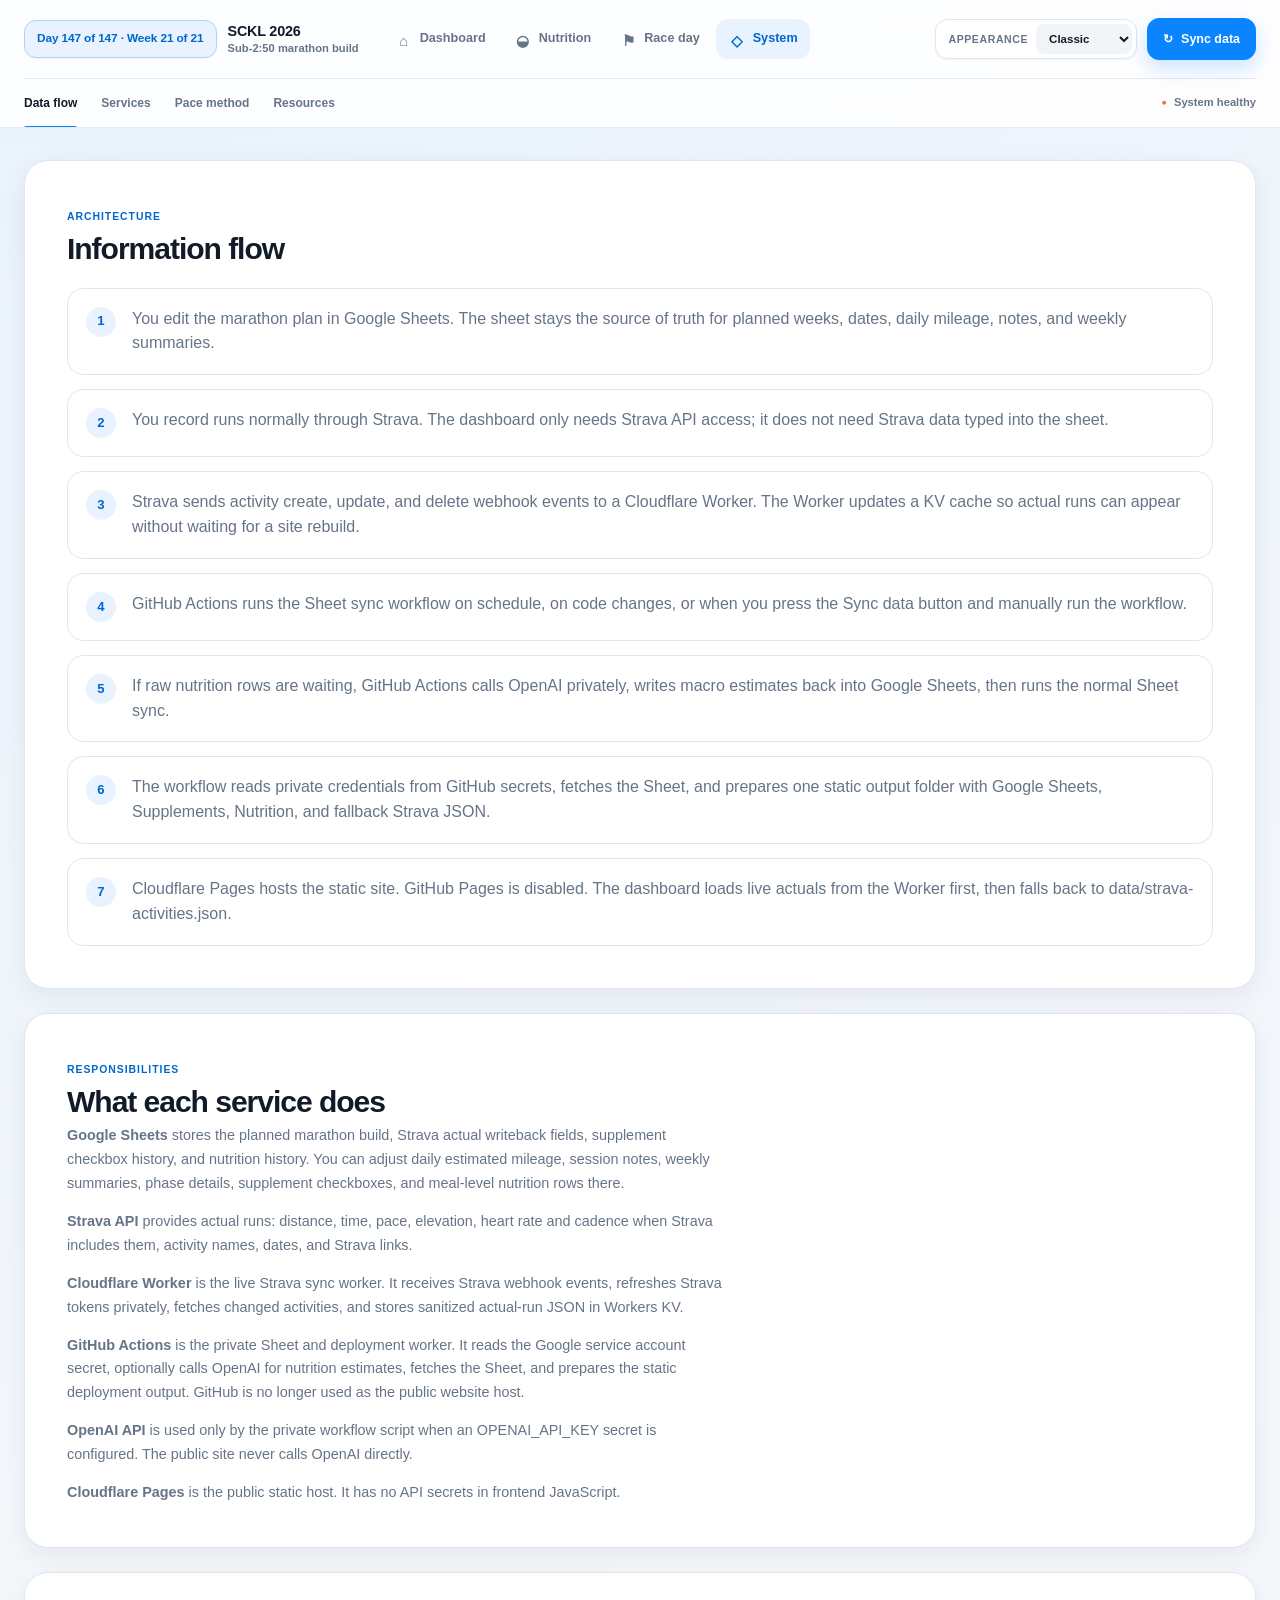
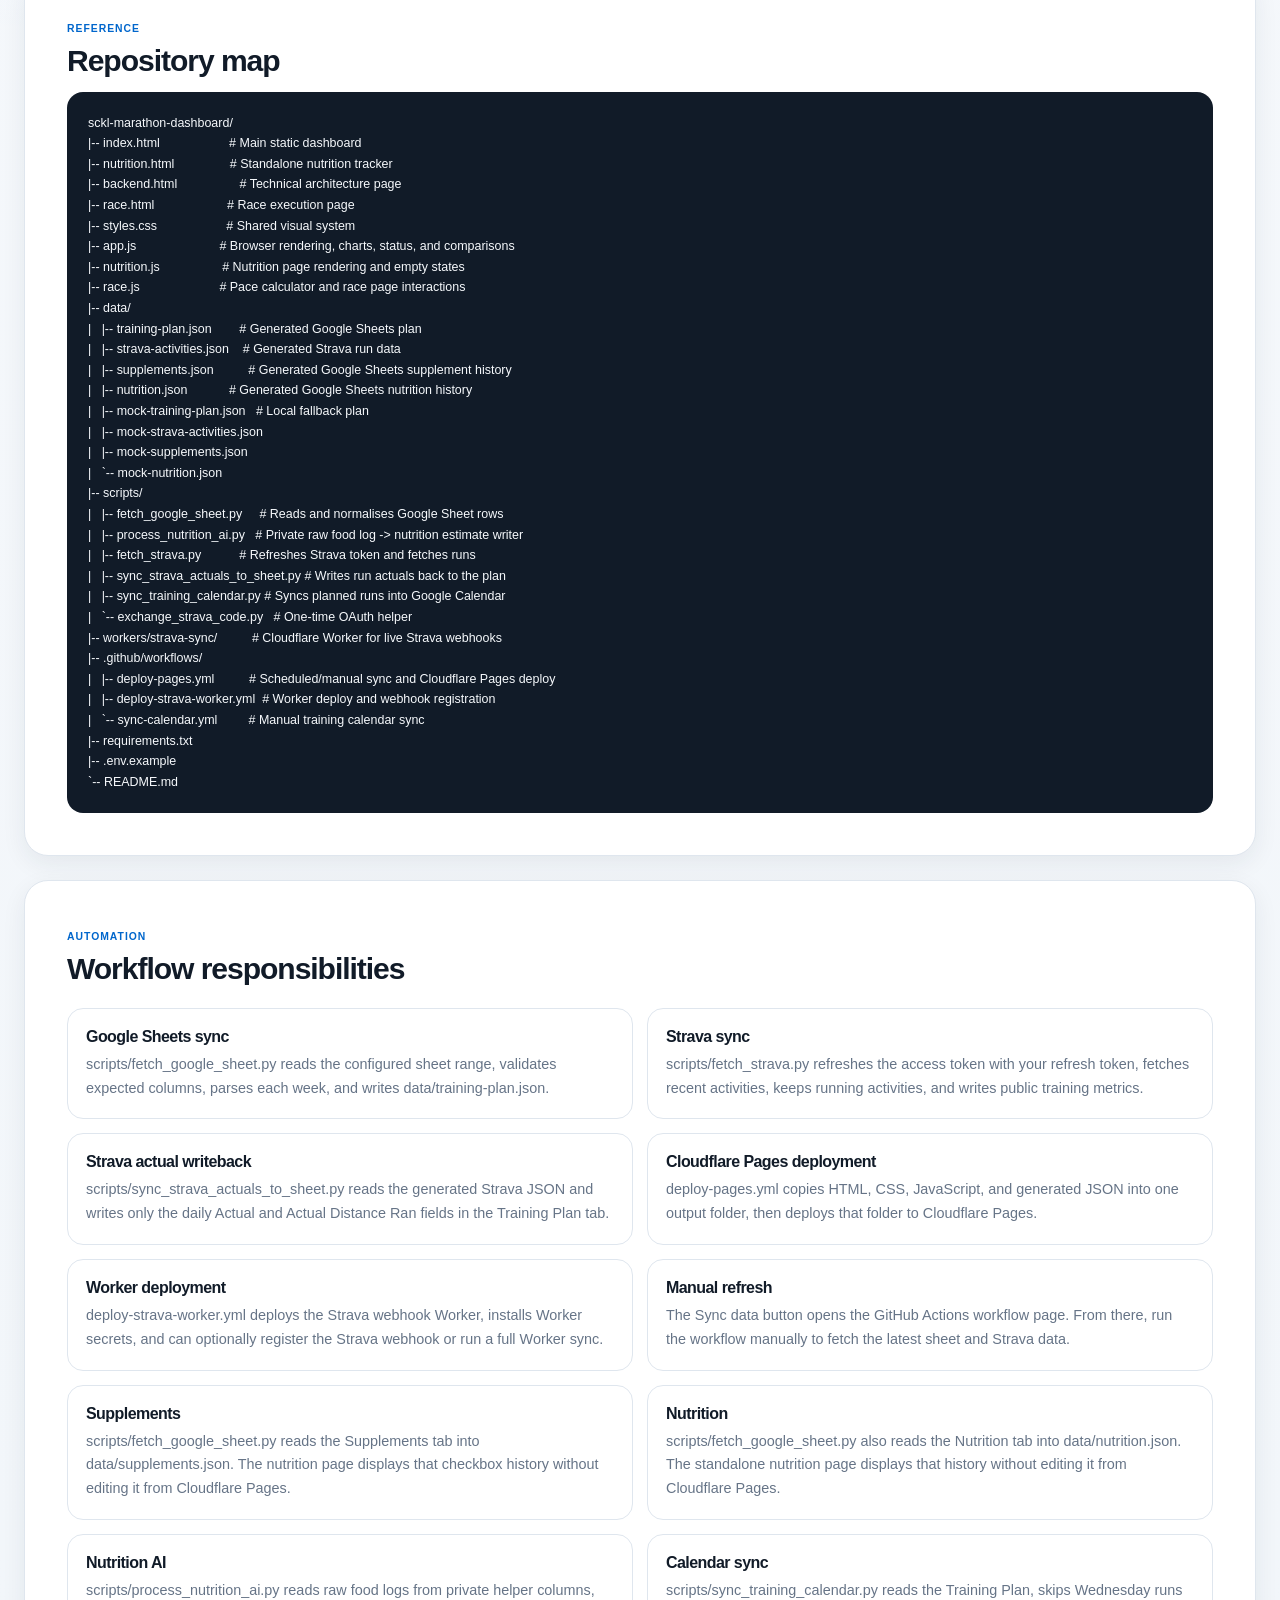
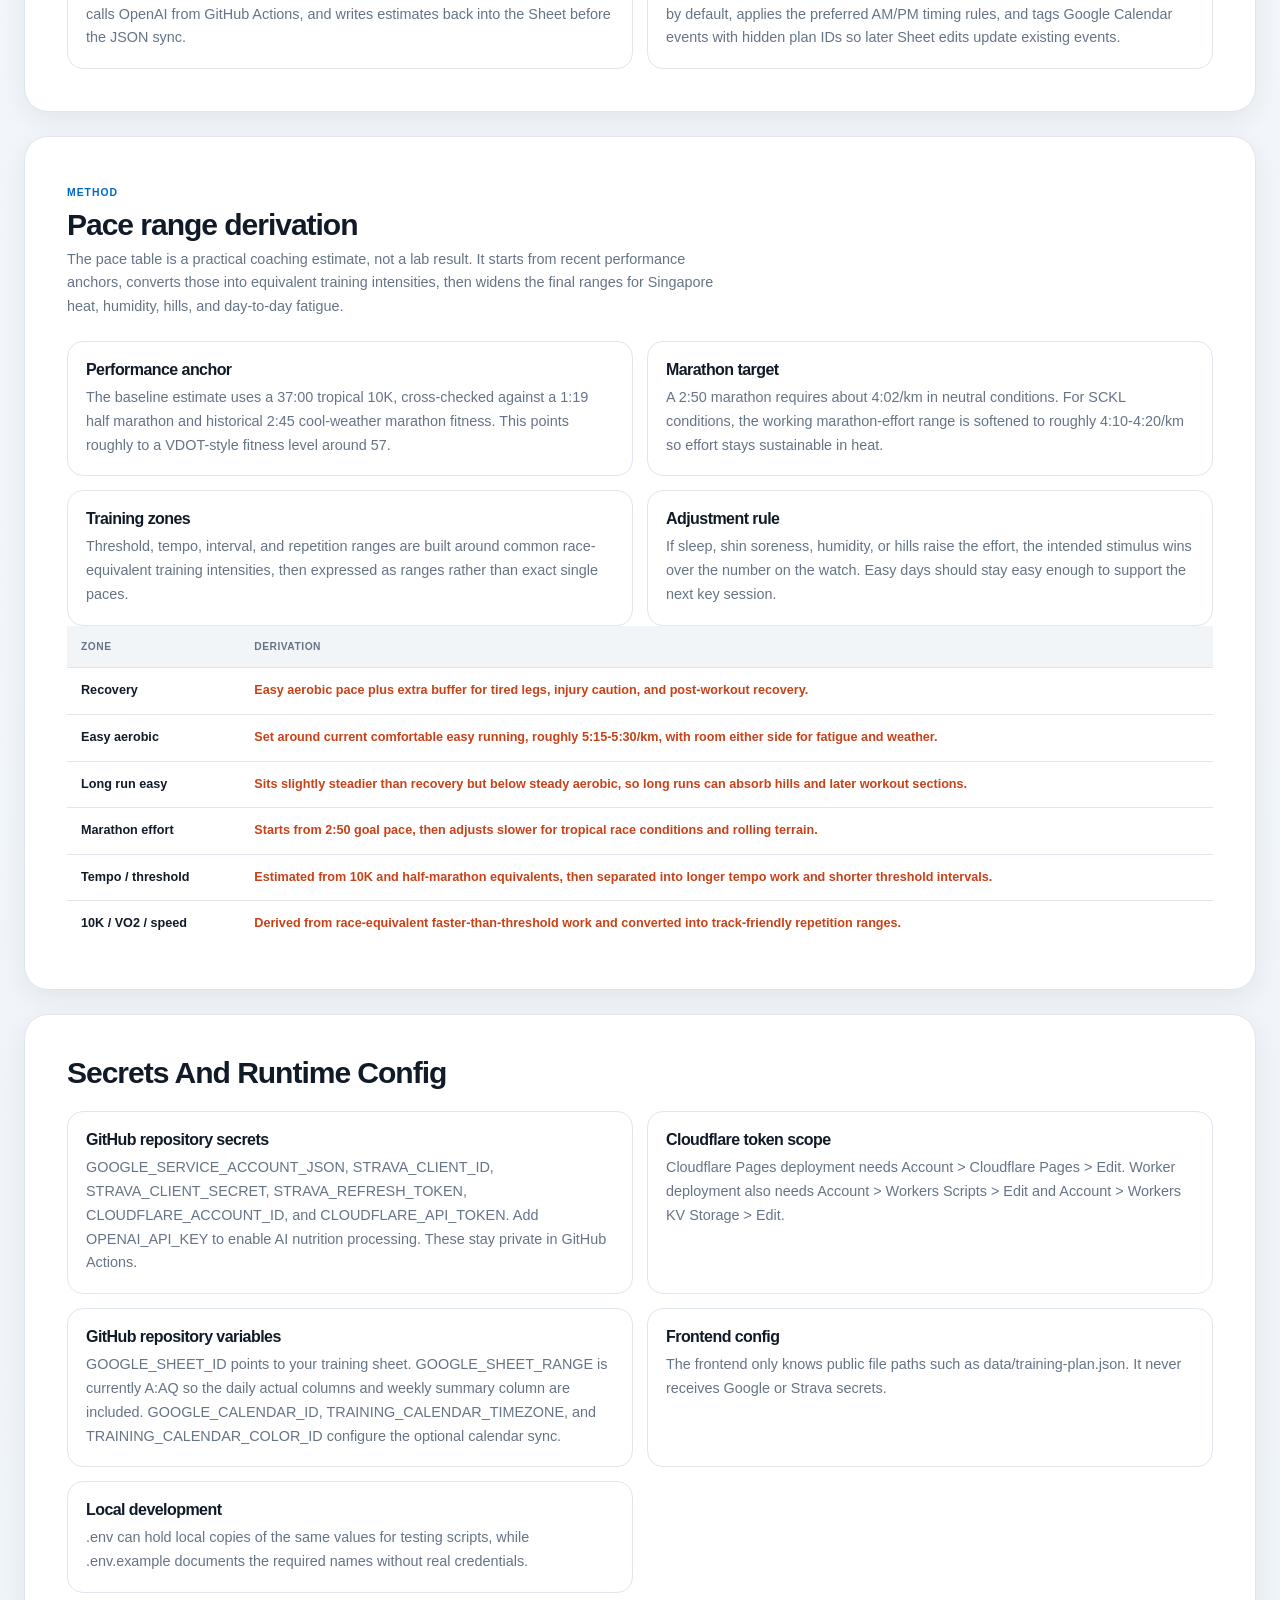
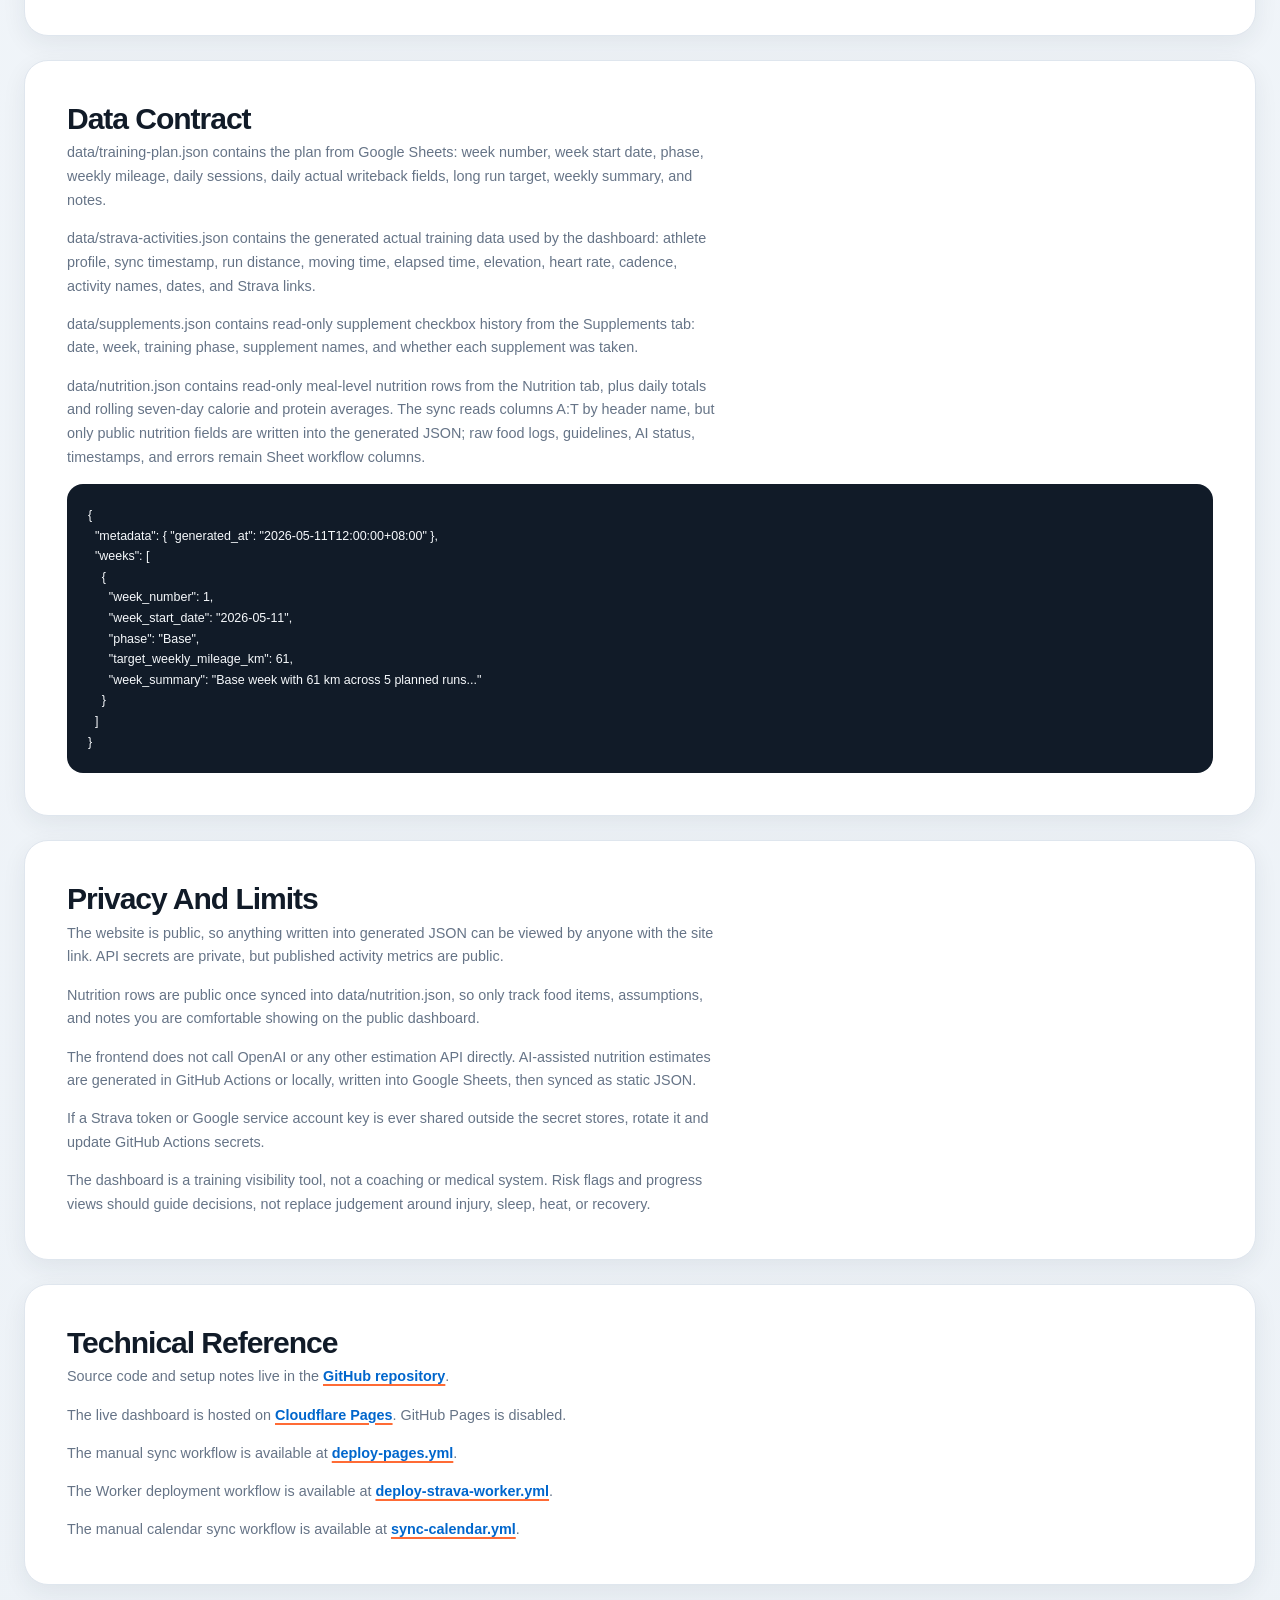
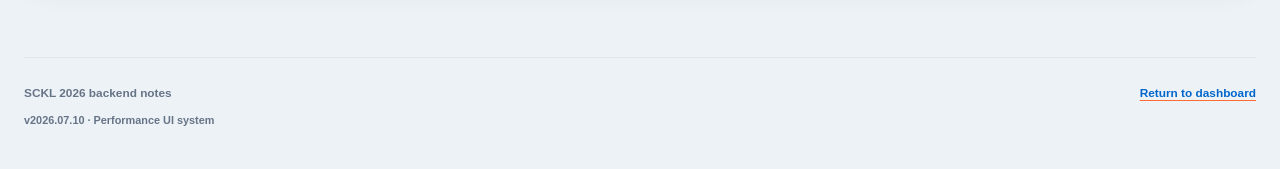
==== commit cef1d89d: "Move training countdown into site navigation" ====
--- a/backend.html
+++ b/backend.html
@@ -22,7 +22,7 @@
     <a class="skip-link" href="#mainContent">Skip to system notes</a>
     <nav class="top-nav" data-navigation aria-label="Marathon dashboard navigation">
       <div class="nav-shell">
-        <a class="site-brand" href="index.html" aria-label="SCKL 2026 dashboard home"><span class="site-logo" aria-hidden="true">42</span><span class="brand-copy"><strong>SCKL 2026</strong><small>Sub-2:50 marathon build</small></span></a>
+        <a class="site-brand" href="index.html" aria-label="SCKL 2026 dashboard home" aria-describedby="raceCountdown"><span id="raceCountdown" class="site-countdown" role="status">Day 61 of 147 · Week 9 of 21</span><span class="brand-copy"><strong>SCKL 2026</strong><small>Sub-2:50 marathon build</small></span></a>
         <button class="nav-menu-button" type="button" data-nav-toggle aria-expanded="false" aria-controls="siteMenu"><span>Menu</span><i aria-hidden="true"></i></button>
         <div id="siteMenu" class="nav-menu" data-nav-menu>
           <div class="page-tabs" aria-label="Tracker pages">
@@ -38,14 +38,6 @@
     </nav>
     <div class="nav-scrim" data-nav-scrim hidden></div>
     <div class="toast-region" data-toast-region aria-live="polite" aria-atomic="true"></div>
-
-    <header class="site-header subpage-hero system-hero setup-header">
-      <div class="header-copy">
-        <h1>How the backend works</h1>
-        <p class="date-range wide-copy">Google Sheets is the editable training plan, supplement tracker, and nutrition log; Strava is the running log; Cloudflare Worker handles live Strava webhooks; Cloudflare Pages serves the static dashboard; and GitHub runs the private automation.</p>
-      </div>
-      <div class="system-flow-preview" aria-label="System data flow"><span>Google Sheets</span><i aria-hidden="true">→</i><span>Sync pipeline</span><i aria-hidden="true">→</i><span>Dashboard</span></div>
-    </header>
 
     <main id="mainContent">
       <section id="information-flow" class="info-section anchor-section">
--- a/styles.css
+++ b/styles.css
@@ -4226,19 +4226,22 @@
   text-decoration: none;
 }
 
-.site-logo {
-  display: grid;
-  width: 38px;
-  height: 38px;
+.site-countdown {
+  display: inline-flex;
+  min-height: 38px;
   flex: 0 0 auto;
-  place-items: center;
+  align-items: center;
+  padding: 8px 12px;
+  border: 1px solid color-mix(in srgb, var(--blue) 20%, var(--line));
   border-radius: 12px;
-  background: var(--ink);
+  background: var(--blue-soft);
   box-shadow: var(--shadow-xs);
-  color: var(--inverse);
-  font-size: 0.83rem;
-  font-weight: 850;
-  letter-spacing: -0.04em;
+  color: var(--blue-strong);
+  font-size: 0.74rem;
+  font-weight: 740;
+  letter-spacing: -0.01em;
+  line-height: 1;
+  white-space: nowrap;
 }
 
 .brand-copy {
@@ -4924,7 +4927,7 @@
   display: grid;
   width: min(var(--page-width), calc(100% - 48px));
   gap: 24px;
-  margin: 0 auto 72px;
+  margin: 32px auto 72px;
 }
 
 .anchor-section {
@@ -6005,14 +6008,15 @@
     width: min(100% - 24px, var(--page-width));
   }
 
-  .brand-copy small {
+  .brand-copy {
     display: none;
   }
 
-  .site-logo {
-    width: 34px;
-    height: 34px;
+  .site-countdown {
+    min-height: 36px;
+    padding: 7px 10px;
     border-radius: 10px;
+    font-size: 0.68rem;
   }
 
   .section-nav-shell {
@@ -6129,6 +6133,7 @@
   main,
   html[data-theme="glass"] main {
     gap: 14px;
+    margin-top: 16px;
     margin-bottom: 46px;
   }
 
@@ -6257,6 +6262,17 @@
   }
 }
 
+@media (max-width: 380px) {
+  .site-countdown {
+    padding-inline: 8px;
+    font-size: 0.63rem;
+  }
+
+  .nav-menu-button > span {
+    display: none;
+  }
+}
+
 @media (prefers-reduced-motion: reduce) {
   .eyebrow i,
   .live-badge i,
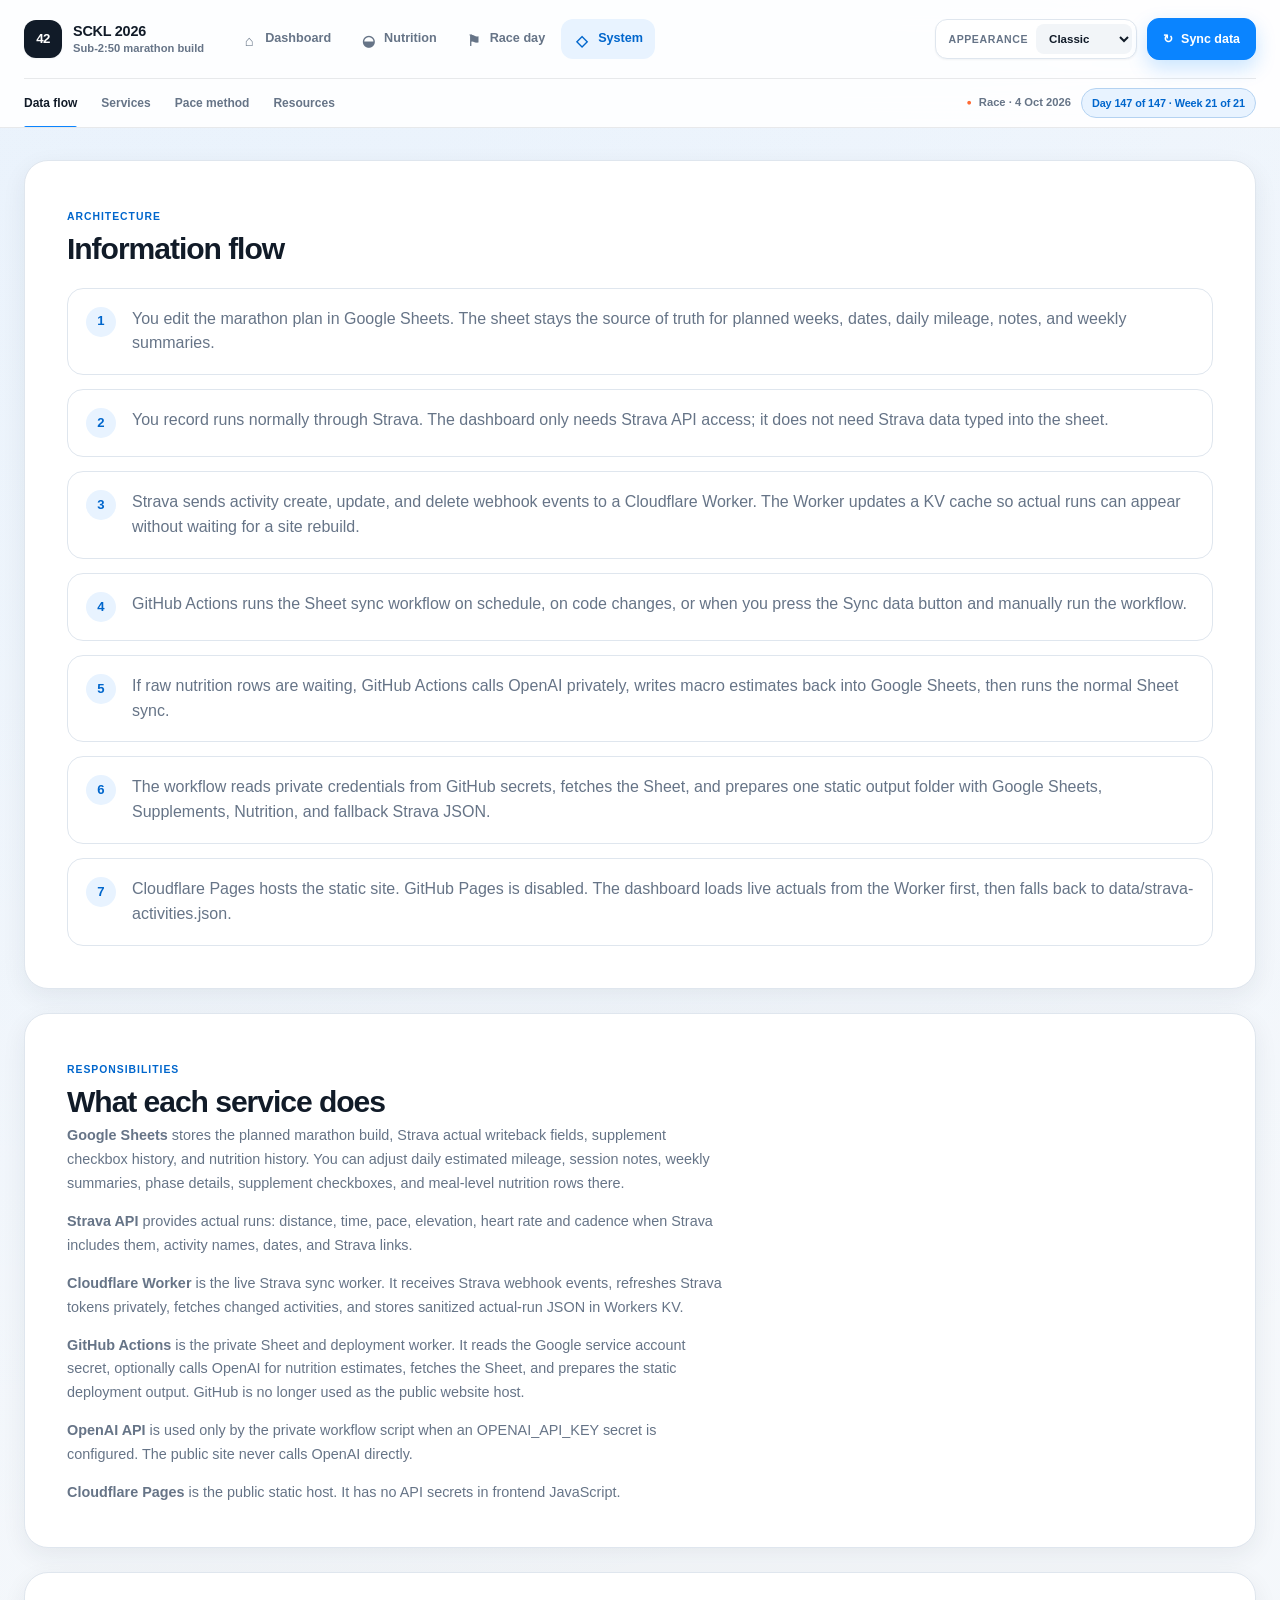
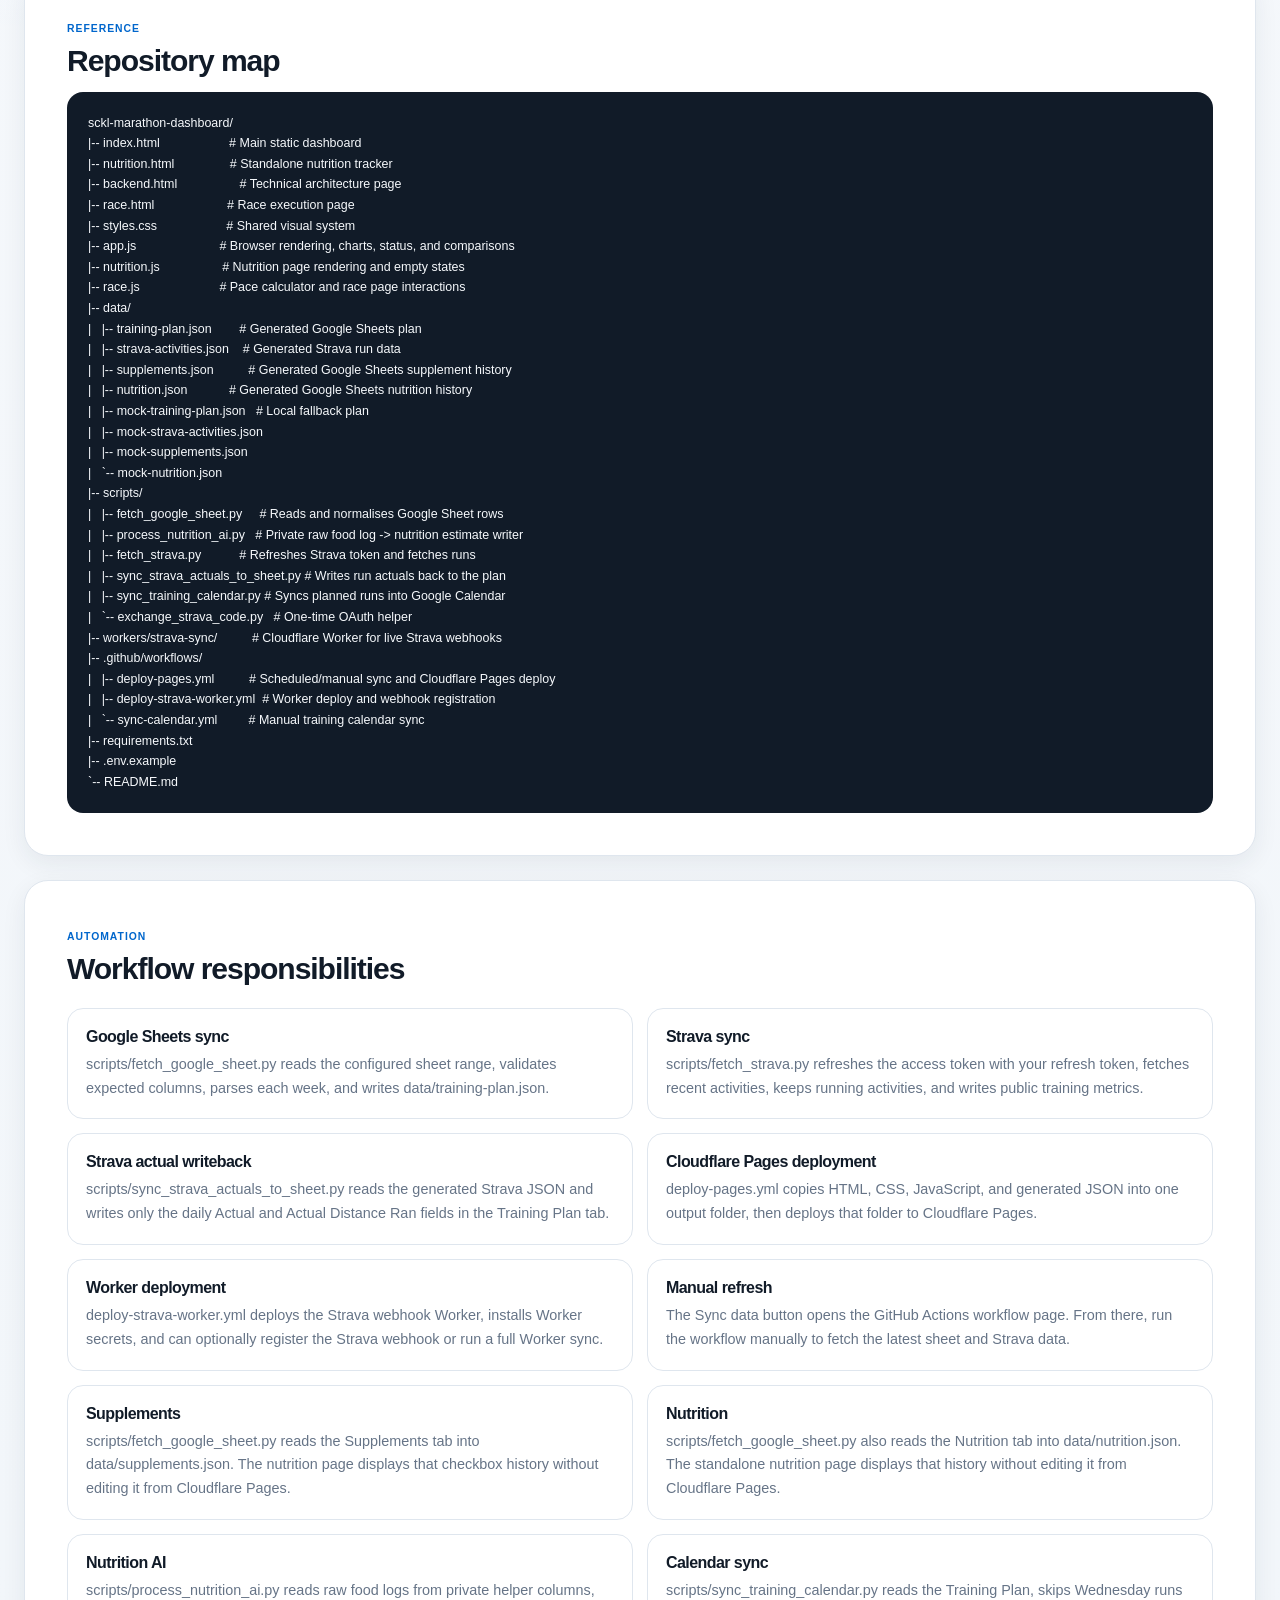
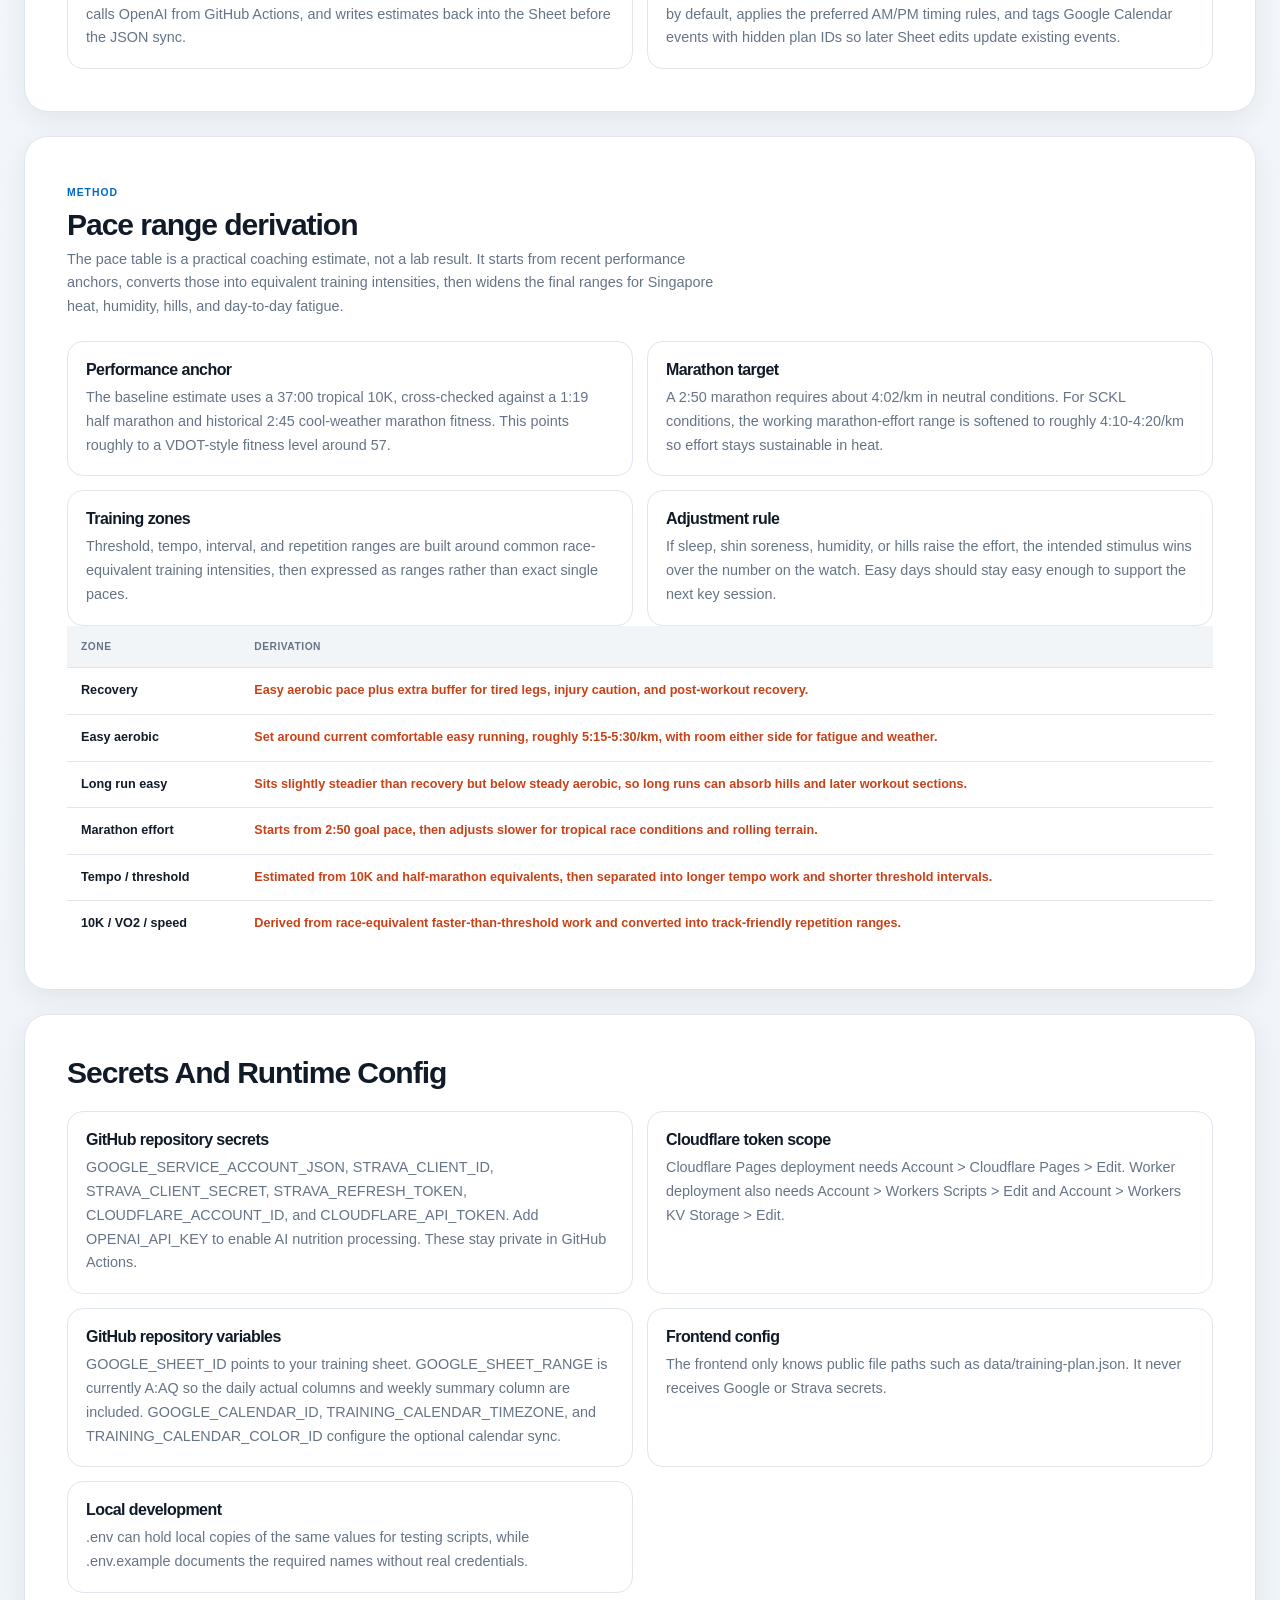
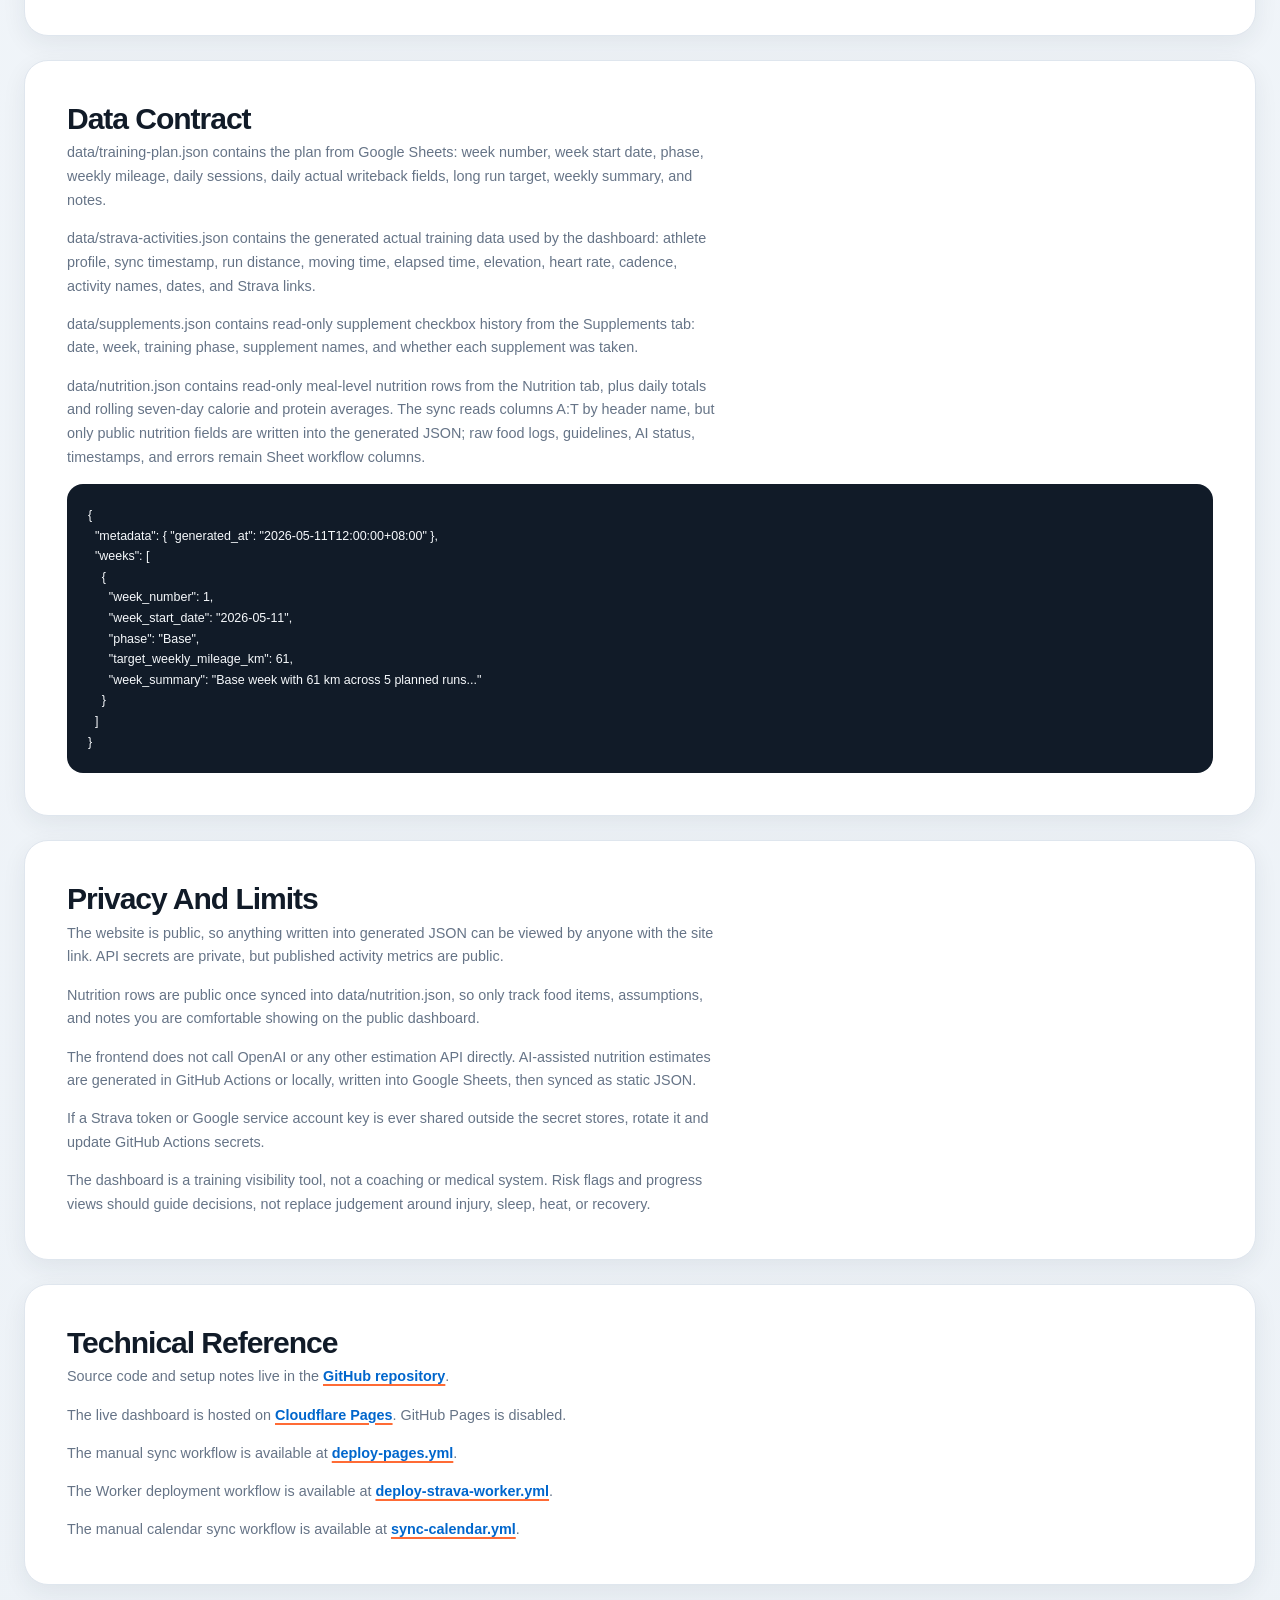
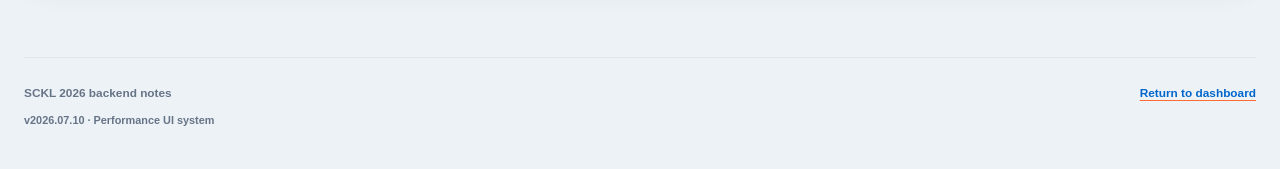
==== commit bd85fc42: "Relocate countdown beside race date" ====
--- a/backend.html
+++ b/backend.html
@@ -22,7 +22,7 @@
     <a class="skip-link" href="#mainContent">Skip to system notes</a>
     <nav class="top-nav" data-navigation aria-label="Marathon dashboard navigation">
       <div class="nav-shell">
-        <a class="site-brand" href="index.html" aria-label="SCKL 2026 dashboard home" aria-describedby="raceCountdown"><span id="raceCountdown" class="site-countdown" role="status">Day 61 of 147 · Week 9 of 21</span><span class="brand-copy"><strong>SCKL 2026</strong><small>Sub-2:50 marathon build</small></span></a>
+        <a class="site-brand" href="index.html" aria-label="SCKL 2026 dashboard home"><span class="site-logo" aria-hidden="true">42</span><span class="brand-copy"><strong>SCKL 2026</strong><small>Sub-2:50 marathon build</small></span></a>
         <button class="nav-menu-button" type="button" data-nav-toggle aria-expanded="false" aria-controls="siteMenu"><span>Menu</span><i aria-hidden="true"></i></button>
         <div id="siteMenu" class="nav-menu" data-nav-menu>
           <div class="page-tabs" aria-label="Tracker pages">
@@ -34,7 +34,7 @@
           </div>
         </div>
       </div>
-      <div class="section-nav-shell"><div class="nav-tabs" aria-label="System navigation"><a href="#information-flow">Data flow</a><a href="#services">Services</a><a href="#pace-derivation">Pace method</a><a href="#resources">Resources</a></div><span class="race-date-short"><span aria-hidden="true">●</span> System healthy</span></div>
+      <div class="section-nav-shell"><div class="nav-tabs" aria-label="System navigation"><a href="#information-flow">Data flow</a><a href="#services">Services</a><a href="#pace-derivation">Pace method</a><a href="#resources">Resources</a></div><div class="race-nav-meta"><span class="race-date-short"><span aria-hidden="true">●</span> Race · 4 Oct 2026</span><span id="raceCountdown" class="site-countdown" role="status">Day 61 of 147 · Week 9 of 21</span></div></div>
     </nav>
     <div class="nav-scrim" data-nav-scrim hidden></div>
     <div class="toast-region" data-toast-region aria-live="polite" aria-atomic="true"></div>
--- a/styles.css
+++ b/styles.css
@@ -4226,19 +4226,34 @@
   text-decoration: none;
 }
 
+.site-logo {
+  display: grid;
+  width: 38px;
+  height: 38px;
+  flex: 0 0 auto;
+  place-items: center;
+  border-radius: 12px;
+  background: var(--ink);
+  box-shadow: var(--shadow-xs);
+  color: var(--inverse);
+  font-size: 0.83rem;
+  font-weight: 850;
+  letter-spacing: -0.04em;
+  line-height: 1;
+}
+
 .site-countdown {
   display: inline-flex;
-  min-height: 38px;
+  min-height: 30px;
   flex: 0 0 auto;
   align-items: center;
-  padding: 8px 12px;
+  padding: 6px 10px;
   border: 1px solid color-mix(in srgb, var(--blue) 20%, var(--line));
-  border-radius: 12px;
+  border-radius: 999px;
   background: var(--blue-soft);
-  box-shadow: var(--shadow-xs);
   color: var(--blue-strong);
-  font-size: 0.74rem;
-  font-weight: 740;
+  font-size: 0.68rem;
+  font-weight: 720;
   letter-spacing: -0.01em;
   line-height: 1;
   white-space: nowrap;
@@ -4441,6 +4456,14 @@
   font-weight: 650;
 }
 
+.race-nav-meta {
+  display: flex;
+  min-width: max-content;
+  flex: 0 0 auto;
+  gap: 10px;
+  align-items: center;
+}
+
 .race-date-short > span {
   color: var(--orange);
   font-size: 0.55rem;
@@ -5926,6 +5949,12 @@
 
   .section-nav-shell {
     min-height: 50px;
+    gap: 14px;
+  }
+
+  .section-nav-shell .nav-tabs {
+    min-width: 0;
+    flex: 1 1 auto;
   }
 
   .top-nav .nav-tabs,
@@ -6012,11 +6041,10 @@
     display: none;
   }
 
-  .site-countdown {
-    min-height: 36px;
-    padding: 7px 10px;
+  .site-logo {
+    width: 34px;
+    height: 34px;
     border-radius: 10px;
-    font-size: 0.68rem;
   }
 
   .section-nav-shell {
@@ -6030,7 +6058,7 @@
     bottom: auto;
     left: auto;
     display: flex;
-    width: 100%;
+    width: auto;
     gap: 18px;
     padding: 0;
     border-radius: 0;
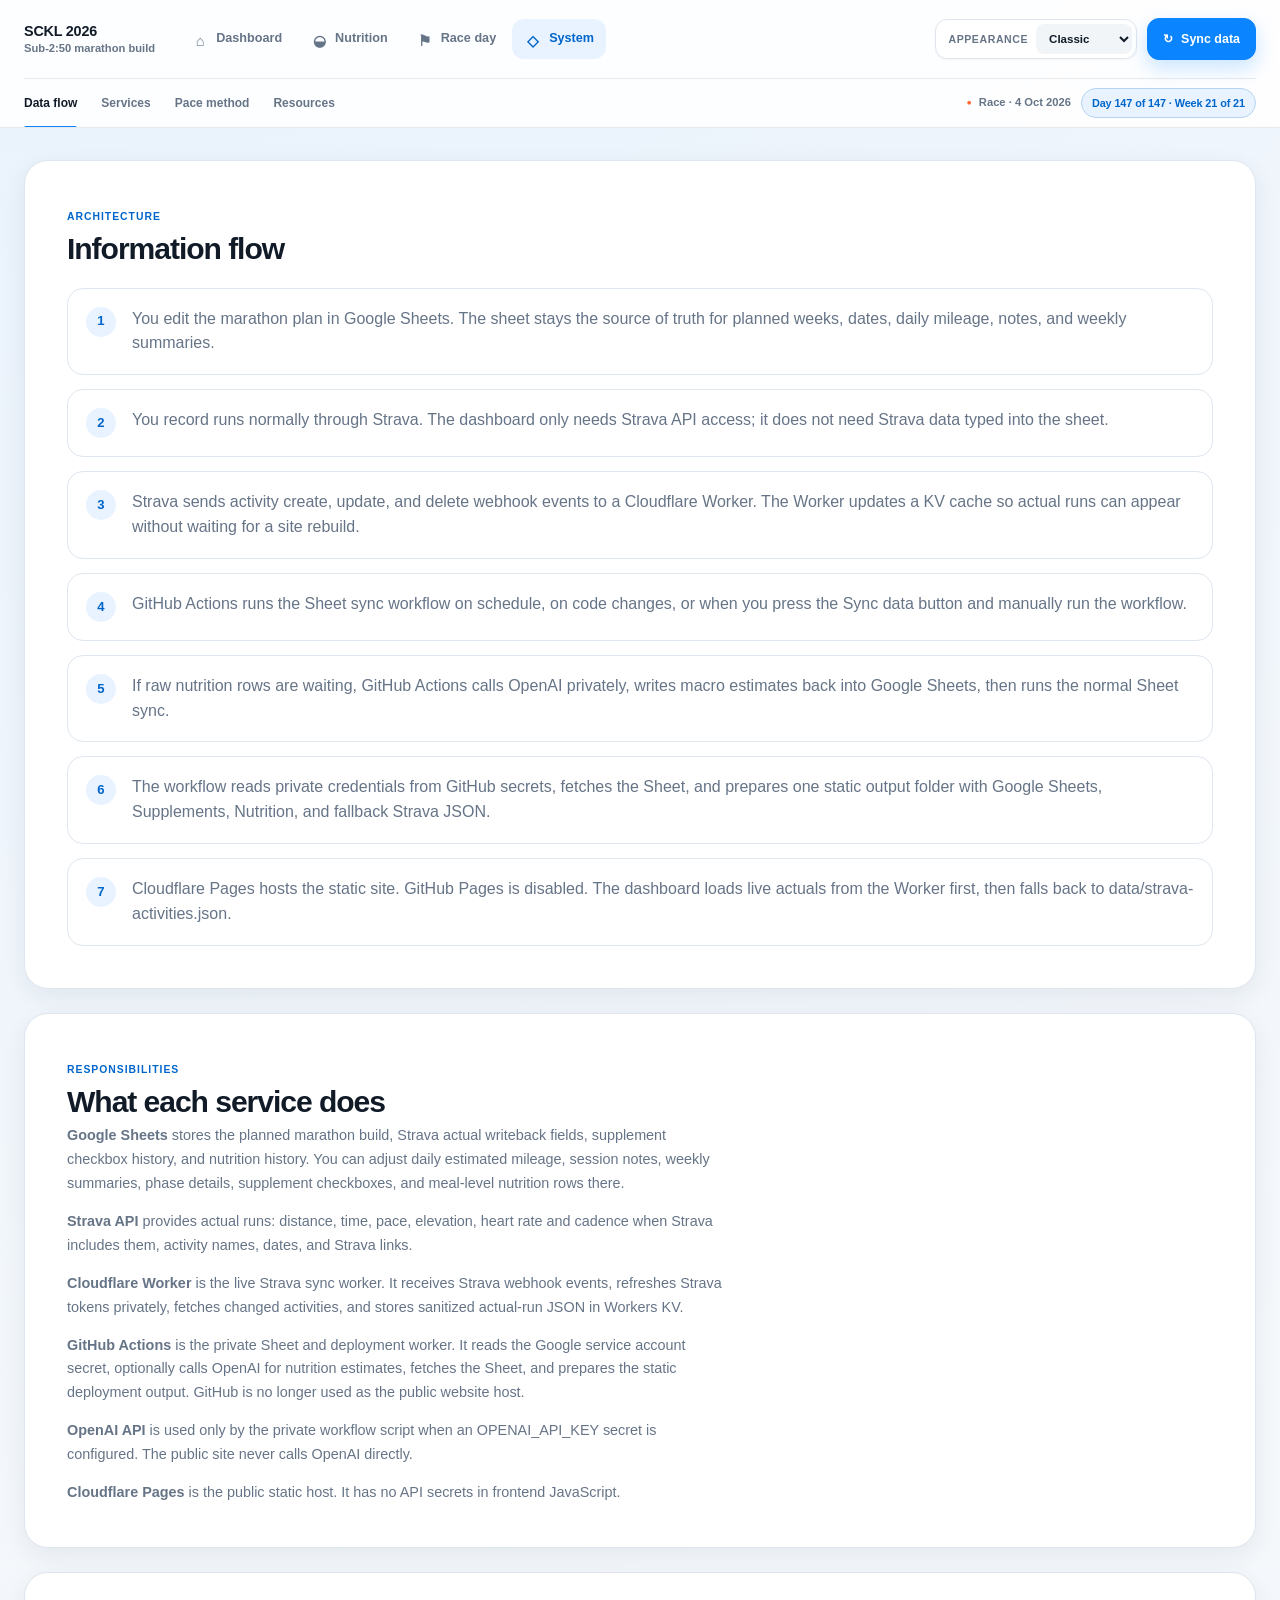
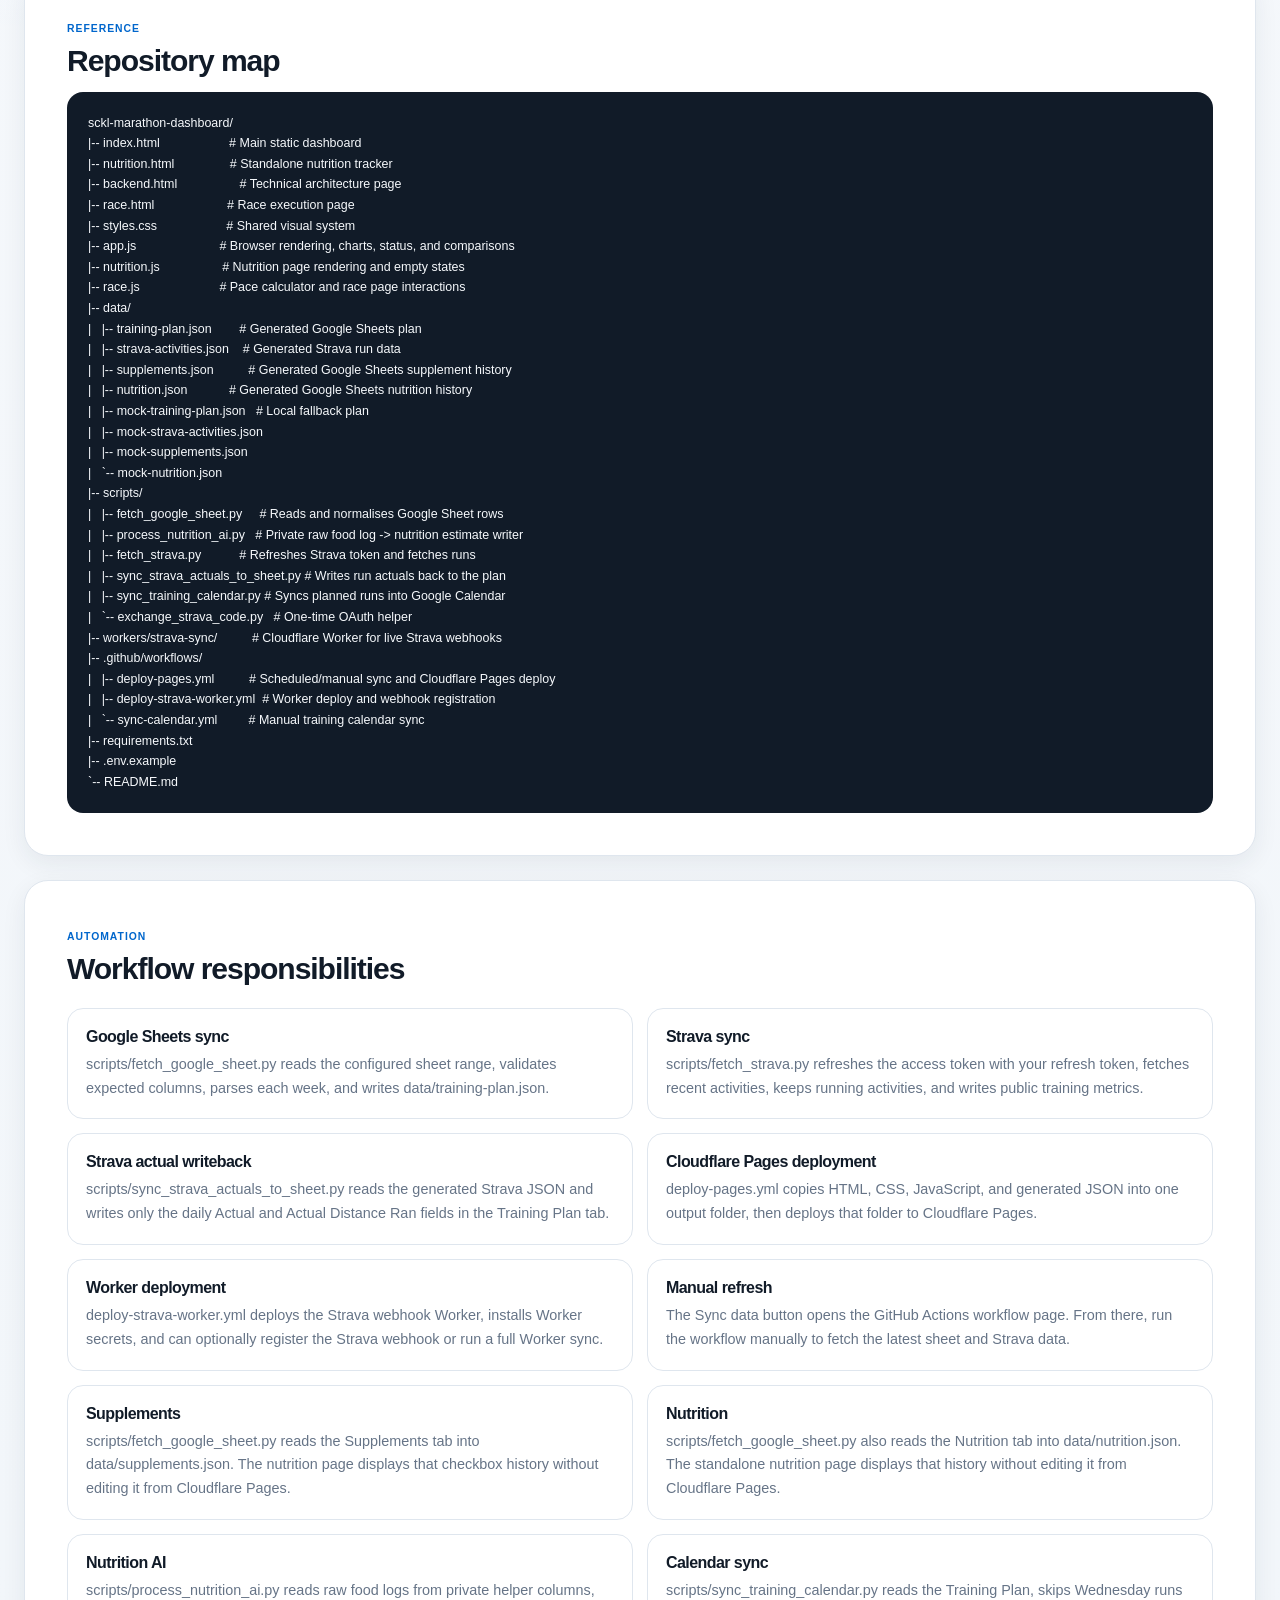
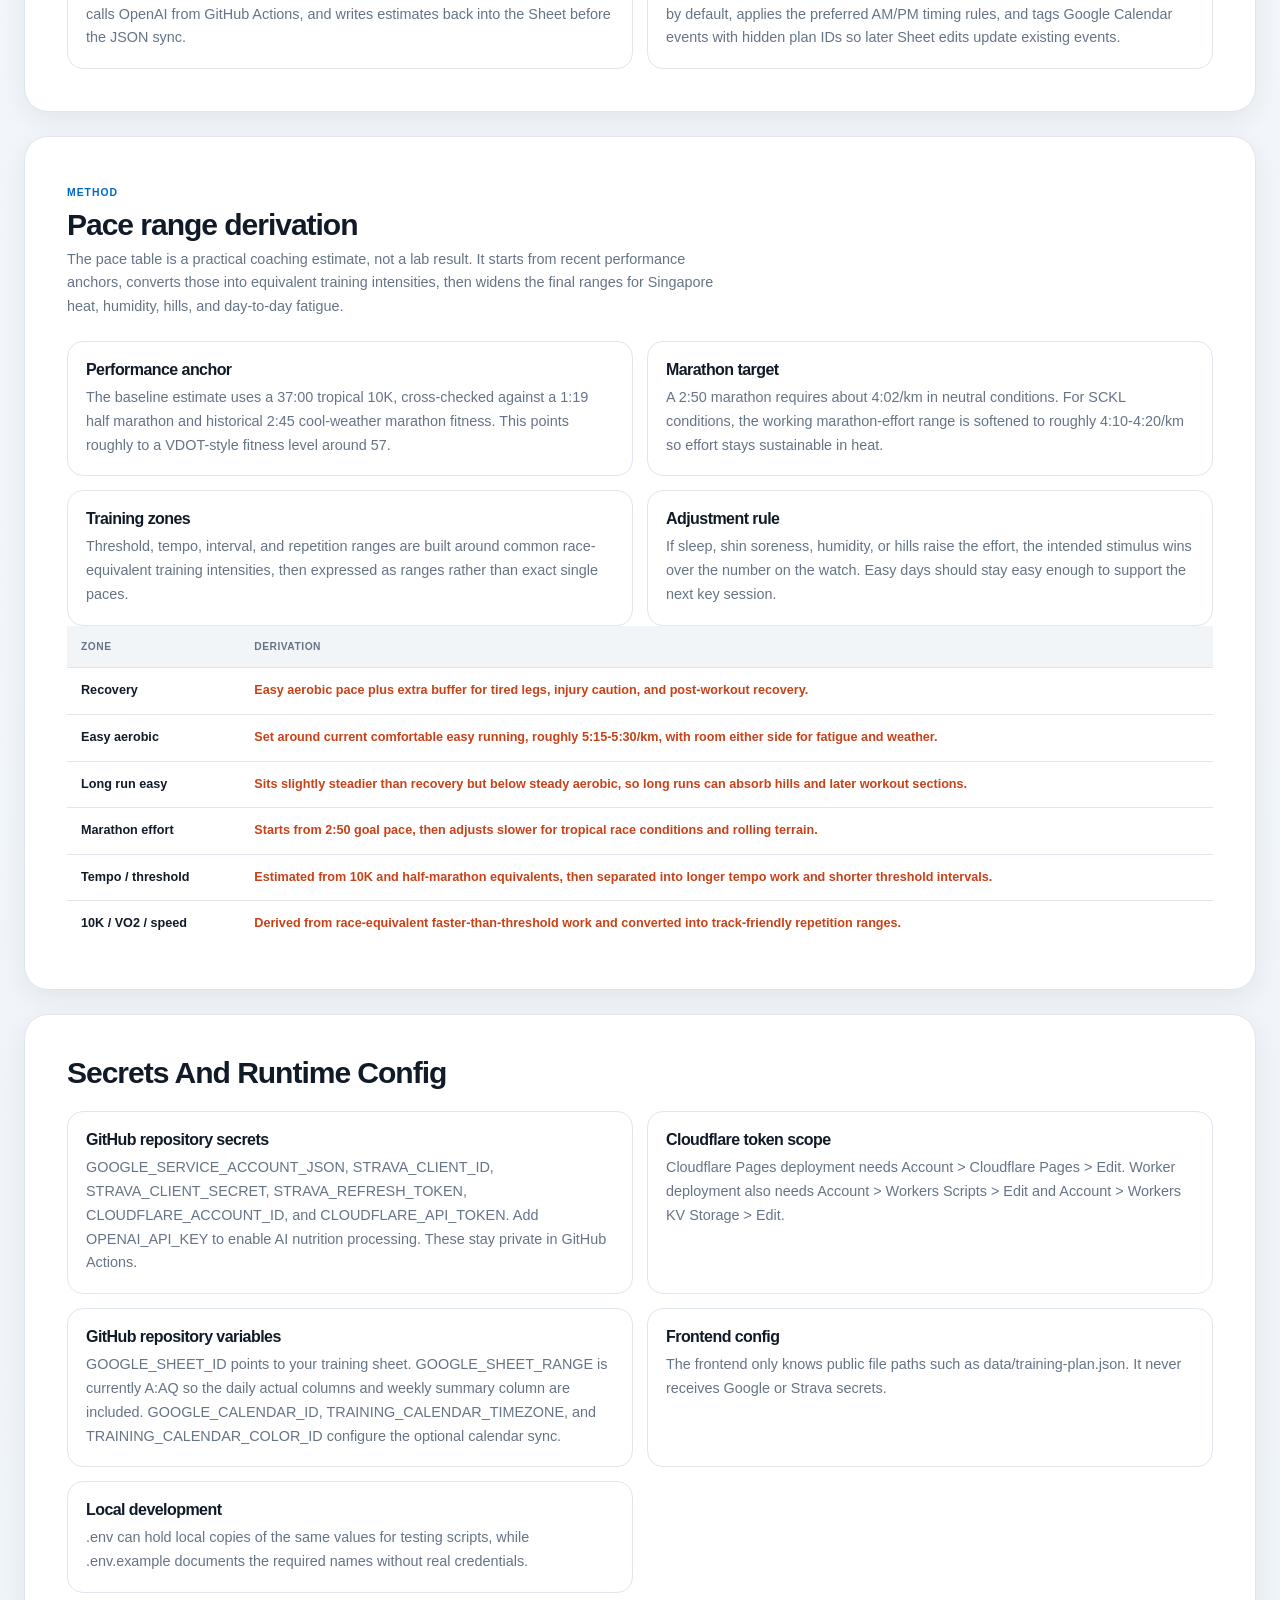
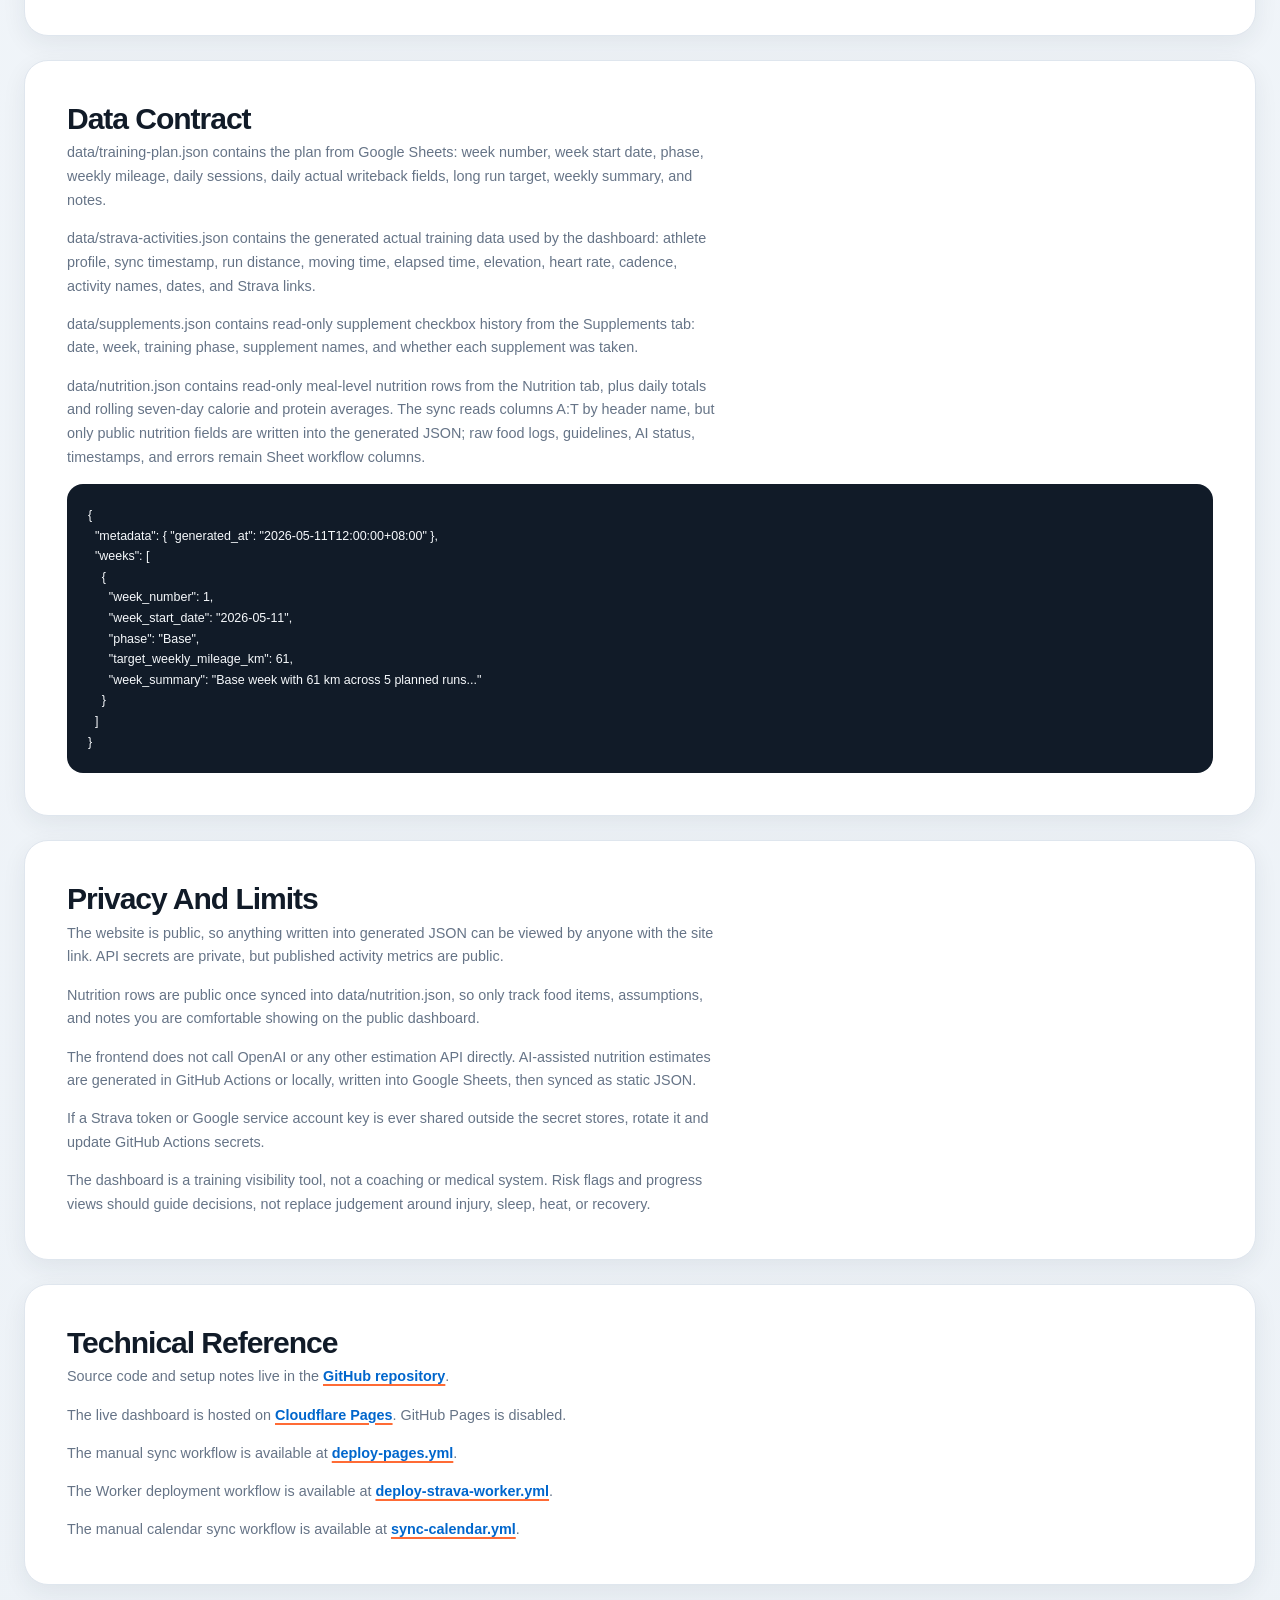
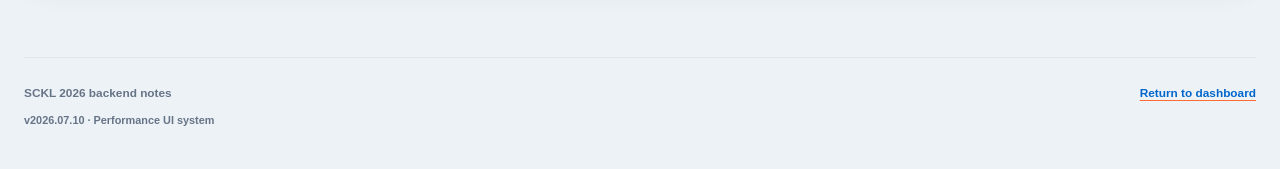
==== commit 545fc591: "Remove 42 badge and harden mobile UX" ====
--- a/backend.html
+++ b/backend.html
@@ -15,14 +15,14 @@
     <meta name="twitter:card" content="summary_large_image">
     <title>How the Backend Works - SCKL 2026 Sub-2:50 Build</title>
     <link rel="icon" href="data:image/svg+xml,%3Csvg xmlns='http://www.w3.org/2000/svg' viewBox='0 0 100 100'%3E%3Ctext y='0.9em' font-size='90'%3E🏃🏻%3C/text%3E%3C/svg%3E">
-    <script src="theme.js?v=20260710-performance-ui"></script>
-    <link rel="stylesheet" href="styles.css?v=20260710-performance-ui">
+    <script src="theme.js?v=20260710-mobile-debug"></script>
+    <link rel="stylesheet" href="styles.css?v=20260710-mobile-debug">
   </head>
   <body class="page-system">
     <a class="skip-link" href="#mainContent">Skip to system notes</a>
     <nav class="top-nav" data-navigation aria-label="Marathon dashboard navigation">
       <div class="nav-shell">
-        <a class="site-brand" href="index.html" aria-label="SCKL 2026 dashboard home"><span class="site-logo" aria-hidden="true">42</span><span class="brand-copy"><strong>SCKL 2026</strong><small>Sub-2:50 marathon build</small></span></a>
+        <a class="site-brand" href="index.html" aria-label="SCKL 2026 dashboard home"><span class="brand-copy"><strong>SCKL 2026</strong><small>Sub-2:50 marathon build</small></span></a>
         <button class="nav-menu-button" type="button" data-nav-toggle aria-expanded="false" aria-controls="siteMenu"><span>Menu</span><i aria-hidden="true"></i></button>
         <div id="siteMenu" class="nav-menu" data-nav-menu>
           <div class="page-tabs" aria-label="Tracker pages">
--- a/styles.css
+++ b/styles.css
@@ -4226,22 +4226,6 @@
   text-decoration: none;
 }
 
-.site-logo {
-  display: grid;
-  width: 38px;
-  height: 38px;
-  flex: 0 0 auto;
-  place-items: center;
-  border-radius: 12px;
-  background: var(--ink);
-  box-shadow: var(--shadow-xs);
-  color: var(--inverse);
-  font-size: 0.83rem;
-  font-weight: 850;
-  letter-spacing: -0.04em;
-  line-height: 1;
-}
-
 .site-countdown {
   display: inline-flex;
   min-height: 30px;
@@ -4879,18 +4863,6 @@
   color: #ffffff;
 }
 
-.race-target-lockup::after {
-  position: absolute;
-  right: -48px;
-  bottom: -74px;
-  color: rgba(255, 255, 255, 0.045);
-  content: "42";
-  font-size: 13rem;
-  font-weight: 800;
-  letter-spacing: -0.1em;
-  line-height: 1;
-}
-
 .race-target-lockup > span,
 .race-target-lockup > strong,
 .race-target-lockup > small {
@@ -6038,13 +6010,11 @@
   }
 
   .brand-copy {
+    display: grid;
+  }
+
+  .brand-copy small {
     display: none;
-  }
-
-  .site-logo {
-    width: 34px;
-    height: 34px;
-    border-radius: 10px;
   }
 
   .section-nav-shell {
@@ -6317,3 +6287,485 @@
     transition-duration: 0.01ms;
   }
 }
+
+/* Mobile ergonomics: these rules intentionally stop at the phone breakpoint. */
+@media (max-width: 600px) {
+  html {
+    scroll-padding-top: calc(116px + env(safe-area-inset-top));
+  }
+
+  body.nav-open {
+    overflow: hidden;
+    overscroll-behavior: none;
+  }
+
+  body.calendar-sheet-open {
+    overflow: hidden;
+    overscroll-behavior: none;
+  }
+
+  body.calendar-sheet-open::after {
+    position: fixed;
+    z-index: 200;
+    inset: 0;
+    background: rgba(8, 15, 24, 0.48);
+    content: "";
+    backdrop-filter: blur(3px);
+  }
+
+  .top-nav,
+  html[data-theme="glass"] .top-nav {
+    padding-top: env(safe-area-inset-top);
+  }
+
+  .nav-shell {
+    min-height: 58px;
+    gap: 12px;
+  }
+
+  .site-brand {
+    min-width: 0;
+    overflow: hidden;
+  }
+
+  .brand-copy {
+    min-width: 0;
+  }
+
+  .brand-copy strong {
+    overflow: hidden;
+    font-size: 0.86rem;
+    text-overflow: ellipsis;
+    white-space: nowrap;
+  }
+
+  .nav-menu-button {
+    position: relative;
+    z-index: 120;
+    min-width: 44px;
+    min-height: 44px;
+    justify-content: center;
+    padding: 9px 12px;
+  }
+
+  .nav-menu-button[aria-expanded="true"] {
+    border-color: color-mix(in srgb, var(--blue) 30%, var(--line));
+    background: var(--blue-soft);
+    color: var(--blue-strong);
+  }
+
+  .nav-menu {
+    width: min(360px, calc(100vw - 12px));
+    gap: 22px;
+    overflow-y: auto;
+    padding: calc(74px + env(safe-area-inset-top)) 16px calc(20px + env(safe-area-inset-bottom));
+    overscroll-behavior: contain;
+  }
+
+  .page-tabs a,
+  .nav-actions .action-button {
+    min-height: 48px;
+  }
+
+  .section-nav-shell {
+    min-height: 48px;
+    gap: 9px;
+  }
+
+  .section-nav-shell .nav-tabs {
+    gap: 18px;
+    scroll-padding-inline: 2px;
+    scroll-snap-type: x proximity;
+    overscroll-behavior-inline: contain;
+    -webkit-overflow-scrolling: touch;
+  }
+
+  .section-nav-shell .nav-tabs a {
+    min-height: 48px;
+    flex: 0 0 auto;
+    scroll-snap-align: start;
+  }
+
+  .race-nav-meta {
+    max-width: calc(100vw - 142px);
+    gap: 0;
+  }
+
+  .site-countdown {
+    max-width: 100%;
+    min-height: 28px;
+    padding: 5px 8px;
+    overflow: hidden;
+    font-size: 0.62rem;
+    text-overflow: ellipsis;
+  }
+
+  .toast-region {
+    top: calc(116px + env(safe-area-inset-top));
+    right: 8px;
+    width: calc(100vw - 16px);
+  }
+
+  .nav-shell,
+  .section-nav-shell,
+  .site-header,
+  html[data-theme="glass"] .site-header,
+  main,
+  html[data-theme="glass"] main,
+  .site-footer {
+    width: min(100% - 16px, var(--page-width));
+  }
+
+  main,
+  html[data-theme="glass"] main {
+    gap: 12px;
+    margin-top: 12px;
+  }
+
+  .anchor-section {
+    scroll-margin-top: calc(116px + env(safe-area-inset-top));
+  }
+
+  .panel,
+  .info-section,
+  html[data-theme="glass"] .panel {
+    padding: 17px 14px;
+    border-radius: 16px;
+  }
+
+  .section-heading,
+  .compact-heading {
+    gap: 10px;
+    margin-bottom: 18px;
+  }
+
+  .section-heading h2,
+  .compact-heading h2,
+  .info-section h2 {
+    font-size: clamp(1.35rem, 6.5vw, 1.62rem);
+  }
+
+  .section-heading p,
+  .compact-heading p,
+  .info-section p {
+    font-size: 0.84rem;
+    line-height: 1.48;
+  }
+
+  .action-button,
+  .compact-action {
+    min-height: 44px;
+  }
+
+  .plan-heading-actions {
+    display: grid;
+    width: 100%;
+    grid-template-columns: repeat(2, minmax(0, 1fr));
+    gap: 8px;
+  }
+
+  .plan-heading-actions .status-pill {
+    grid-column: 1 / -1;
+  }
+
+  .plan-heading-actions .action-button {
+    width: 100%;
+  }
+
+  #currentWeekPlan .daily-grid,
+  html[data-theme="glass"] #currentWeekPlan .daily-grid {
+    scroll-padding-inline: 1px;
+    scroll-snap-type: x mandatory;
+    overscroll-behavior-inline: contain;
+    -webkit-overflow-scrolling: touch;
+  }
+
+  #currentWeekPlan .day-card,
+  html[data-theme="glass"] #currentWeekPlan .day-card {
+    min-height: 0;
+    flex-basis: min(calc(100vw - 44px), 340px);
+    scroll-snap-stop: always;
+  }
+
+  .pace-card {
+    min-height: 0;
+    padding: 16px;
+  }
+
+  .pace-card:hover,
+  .pace-card:focus-visible,
+  .pace-card.is-tooltip-visible {
+    transform: none;
+  }
+
+  .pace-tooltip {
+    position: static;
+    display: none;
+    width: auto;
+    margin-top: 12px;
+    padding: 12px;
+    box-shadow: none;
+    opacity: 1;
+    transform: none;
+  }
+
+  .pace-tooltip::after {
+    display: none;
+  }
+
+  .pace-card.is-tooltip-visible .pace-tooltip {
+    display: block;
+    animation: detail-reveal 160ms ease both;
+  }
+
+  .calendar-phase-group summary {
+    grid-template-columns: minmax(0, 1fr) 36px;
+    grid-template-rows: auto auto auto;
+    gap: 8px 10px;
+    min-height: 0;
+    padding: 13px;
+  }
+
+  .calendar-phase-group summary::after {
+    grid-column: 2;
+    grid-row: 1 / span 2;
+    align-self: start;
+    width: 32px;
+    height: 32px;
+  }
+
+  .phase-title {
+    grid-column: 1;
+    grid-row: 1;
+  }
+
+  .phase-count {
+    display: inline-flex;
+    grid-column: 1;
+    grid-row: 2;
+    justify-self: start;
+    width: auto;
+    margin: 0;
+  }
+
+  .phase-mileage {
+    width: 100%;
+    min-width: 0;
+    grid-column: 1 / -1;
+    grid-row: 3;
+    grid-template-columns: repeat(2, minmax(0, 1fr));
+    gap: 8px;
+    margin-top: 2px;
+    padding-top: 10px;
+    border-top: 1px solid var(--line);
+  }
+
+  .phase-mileage-item {
+    min-width: 0;
+    padding: 8px;
+    border-radius: 10px;
+    background: var(--soft);
+  }
+
+  .nutrition-calendar-group .phase-stat {
+    grid-column: 1;
+    grid-row: 2;
+    color: var(--muted);
+    font-size: 0.68rem;
+    font-weight: 700;
+  }
+
+  .nutrition-day-group summary > span {
+    grid-column: 1;
+    grid-row: 1;
+  }
+
+  .nutrition-day-group summary > strong {
+    grid-column: 1;
+    grid-row: 2;
+    text-align: left;
+  }
+
+  .calendar-phase-body {
+    width: 100%;
+    overflow: visible;
+    padding: 0 10px 10px;
+  }
+
+  .calendar-day-labels {
+    display: none;
+    min-width: 0;
+  }
+
+  .calendar-week {
+    display: block;
+    width: 100%;
+    min-width: 0;
+  }
+
+  .calendar-week-meta {
+    width: 100%;
+    margin-bottom: 8px;
+    padding: 12px;
+  }
+
+  .calendar-days {
+    display: flex;
+    width: 100%;
+    max-width: 100%;
+    grid-column: auto;
+    gap: 8px;
+    overflow-x: auto;
+    padding: 1px 1px 7px;
+    scroll-padding-inline: 1px;
+    scroll-snap-type: x mandatory;
+    overscroll-behavior-inline: contain;
+    scrollbar-width: none;
+    -webkit-overflow-scrolling: touch;
+  }
+
+  .calendar-days::-webkit-scrollbar {
+    display: none;
+  }
+
+  .calendar-day {
+    width: 124px;
+    min-height: 124px;
+    flex: 0 0 124px;
+    padding: 11px;
+    scroll-snap-align: start;
+    scroll-snap-stop: always;
+  }
+
+  .calendar-tooltip {
+    display: none;
+  }
+
+  .mobile-calendar-sheet {
+    right: 0;
+    bottom: 0;
+    left: 0;
+    max-height: min(66dvh, 520px);
+    padding: 24px 18px calc(20px + env(safe-area-inset-bottom));
+    border-right: 0;
+    border-bottom: 0;
+    border-left: 0;
+    border-radius: 22px 22px 0 0;
+  }
+
+  .mobile-sheet-close {
+    width: 44px;
+    height: 44px;
+  }
+
+  .chart-shell {
+    max-width: 100%;
+    overflow: hidden;
+  }
+
+  .chart-shell svg {
+    width: 100%;
+    max-width: 100%;
+    height: clamp(196px, 58vw, 220px);
+  }
+
+  .chart-mobile-panel {
+    padding: 13px;
+  }
+
+  .chart-mobile-actions .action-button {
+    min-height: 44px;
+  }
+
+  .activity-table-shell {
+    overflow: visible;
+    border: 0;
+    background: transparent;
+  }
+
+  .activity-table-summary {
+    padding: 14px;
+    border: 1px solid var(--line);
+    border-radius: 14px;
+    background: var(--soft);
+  }
+
+  .activity-summary-stats {
+    gap: 6px;
+  }
+
+  .activity-summary-stats span {
+    padding: 5px 8px;
+    border: 1px solid var(--line);
+    border-radius: 999px;
+    background: var(--card);
+    font-size: 0.68rem;
+  }
+
+  .activity-summary-stats span + span::before {
+    display: none;
+  }
+
+  .activity-table tbody {
+    gap: 10px;
+  }
+
+  .activity-table tr {
+    padding: 13px;
+    border-radius: 14px;
+    box-shadow: var(--shadow-xs);
+  }
+
+  .activity-feed-actions {
+    padding: 12px 0 0;
+    border-top: 0;
+  }
+
+  .calculator-grid input {
+    min-height: 50px;
+    font-size: 1rem;
+  }
+
+  .split-table-shell {
+    overflow: visible;
+    border: 0;
+    background: transparent;
+  }
+
+  .code-block {
+    padding: 15px;
+    font-size: 0.72rem;
+  }
+
+  .return-top {
+    right: 12px;
+    bottom: calc(12px + env(safe-area-inset-bottom));
+    width: 48px;
+    height: 48px;
+  }
+
+  .site-footer,
+  html[data-theme="glass"] .site-footer {
+    gap: 8px;
+    padding: 20px 0 calc(80px + env(safe-area-inset-bottom));
+  }
+}
+
+@media (max-width: 380px) {
+  .brand-copy strong {
+    font-size: 0.8rem;
+  }
+
+  .race-nav-meta {
+    max-width: calc(100vw - 126px);
+  }
+
+  .site-countdown {
+    padding-inline: 7px;
+    font-size: 0.59rem;
+  }
+
+  .section-nav-shell .nav-tabs {
+    gap: 15px;
+  }
+}
